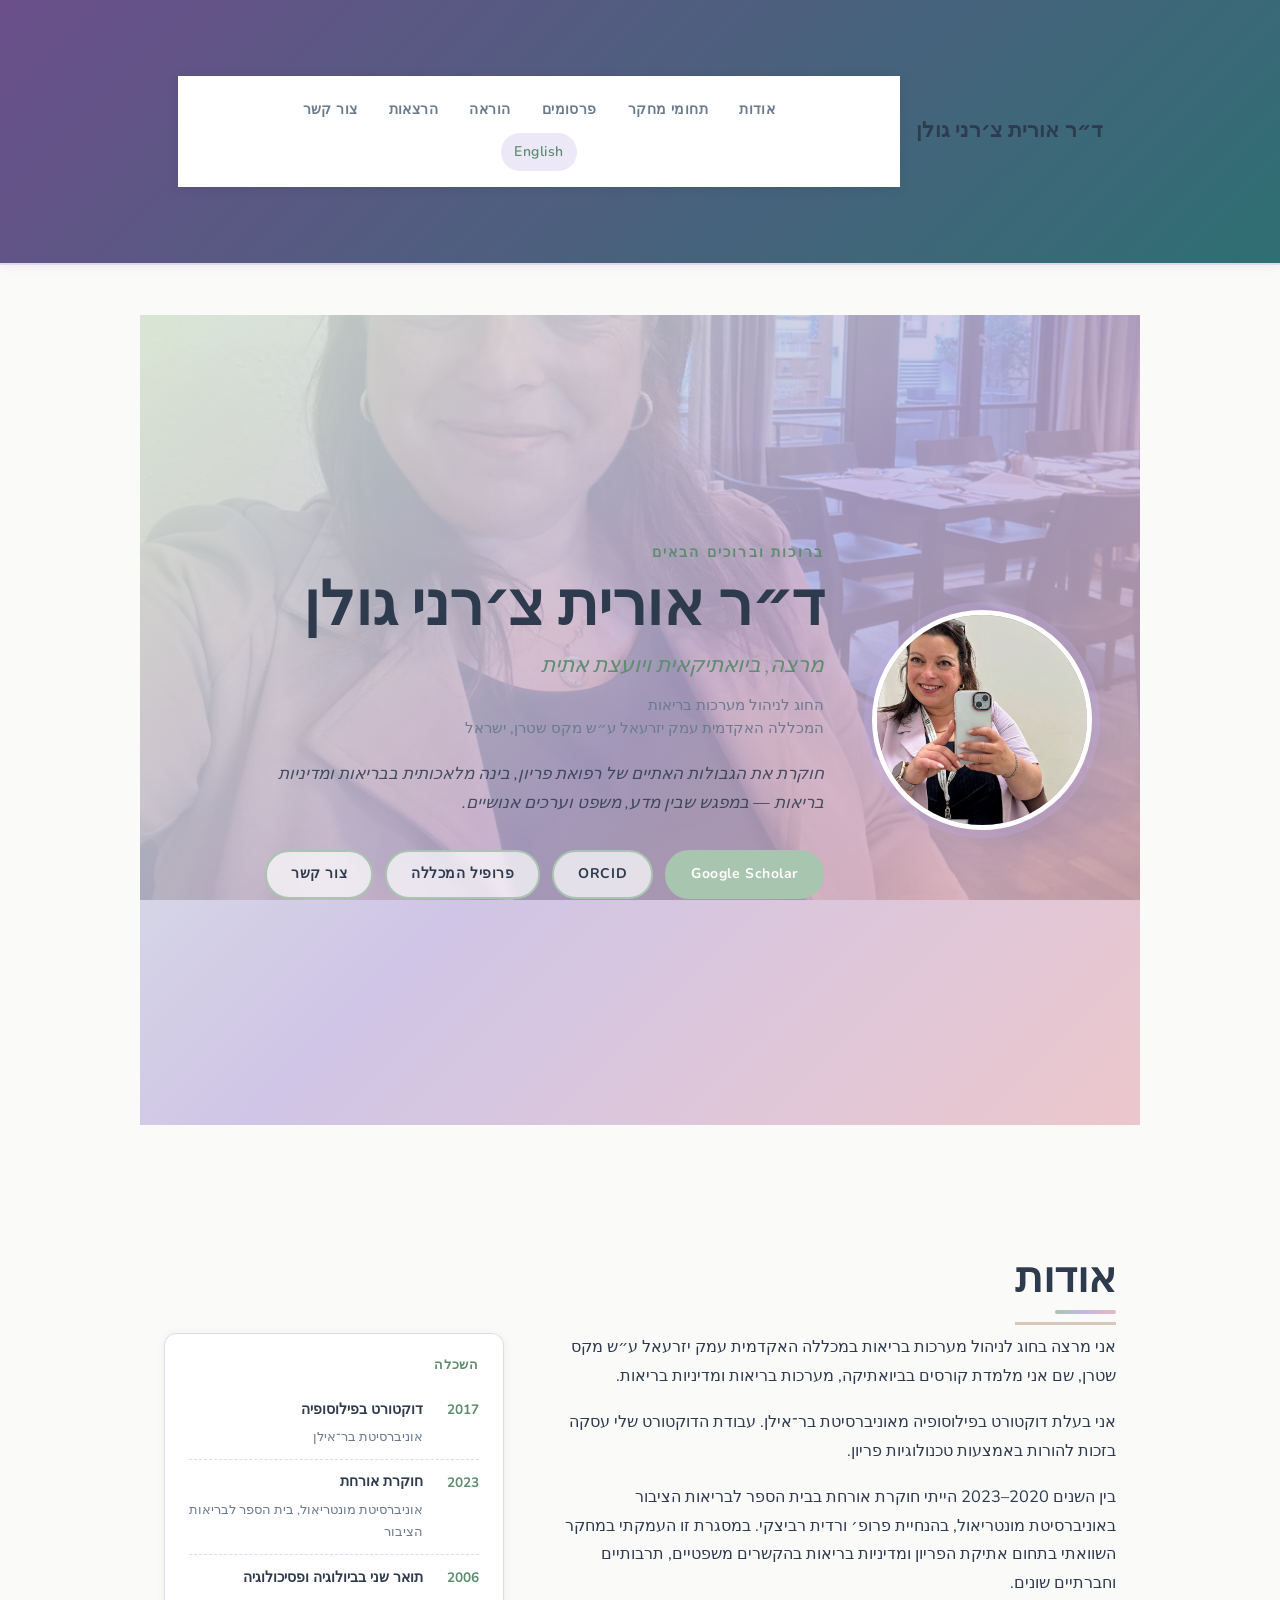
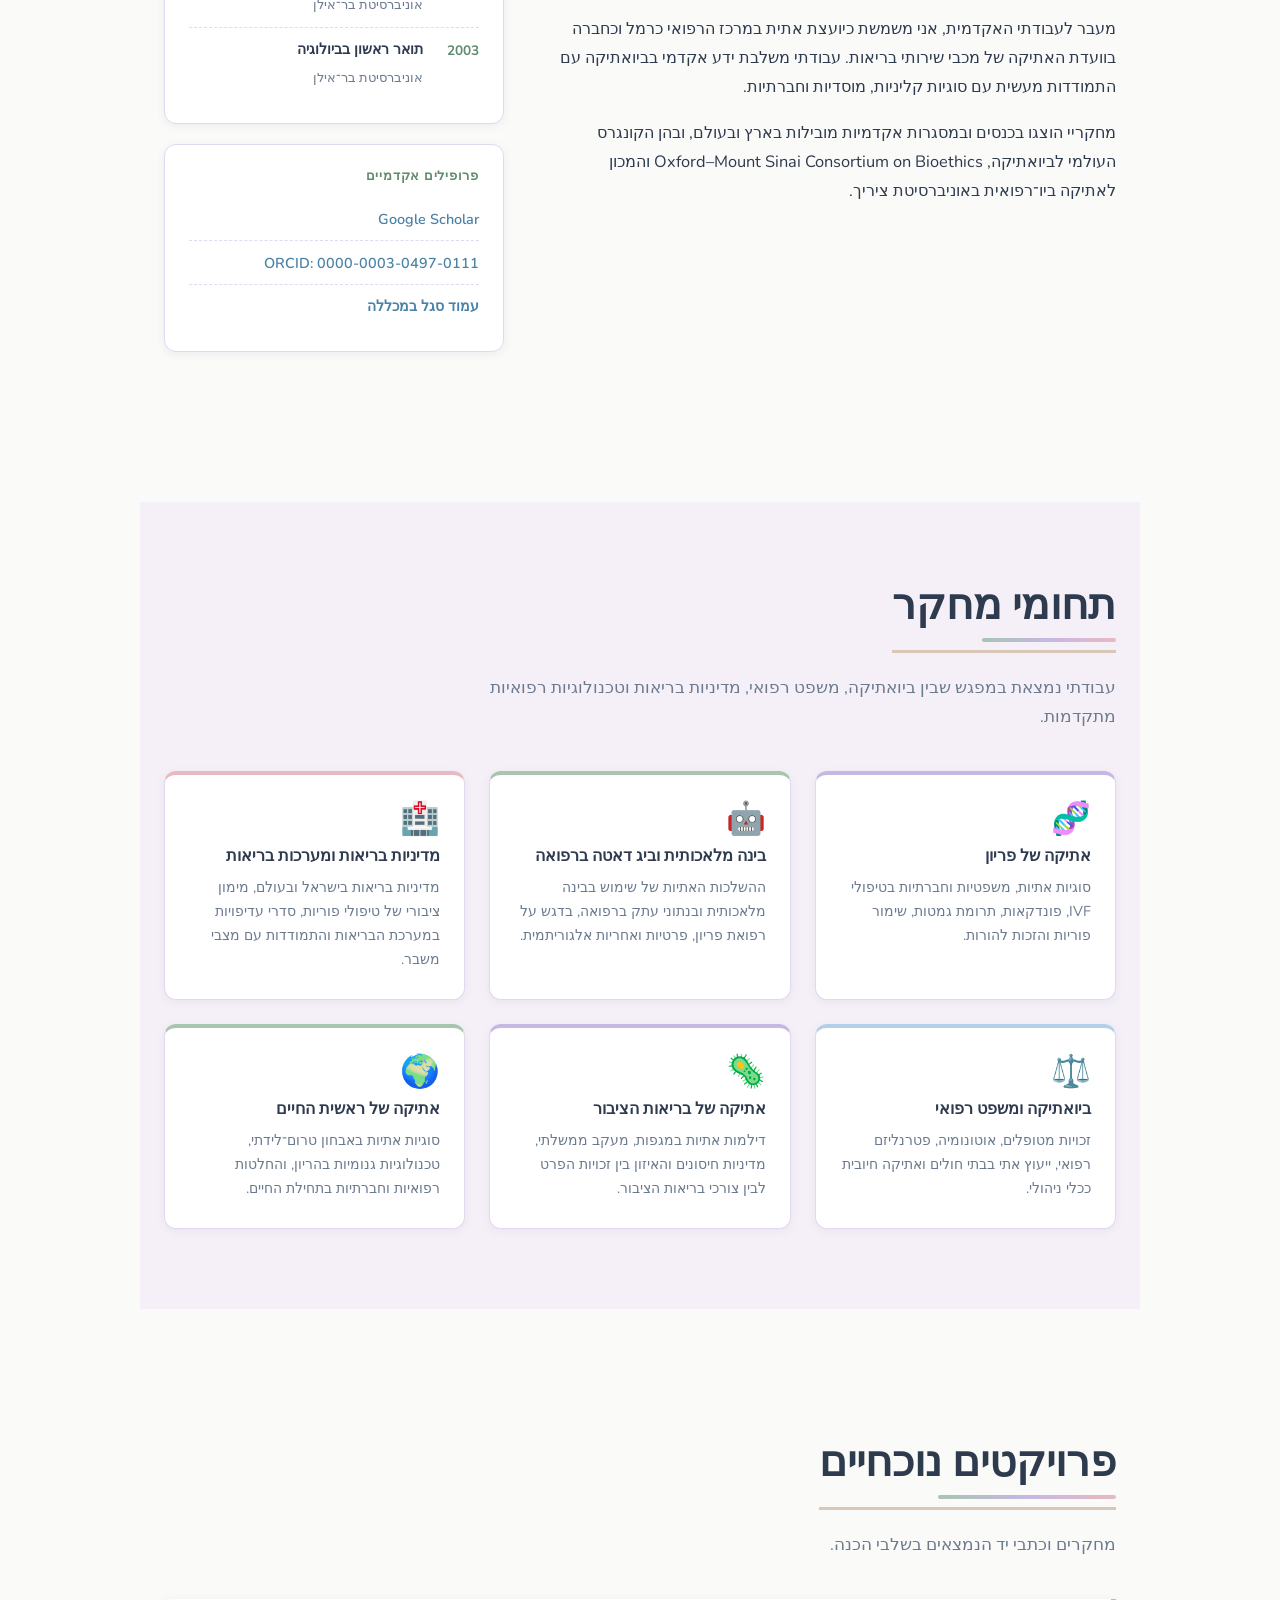
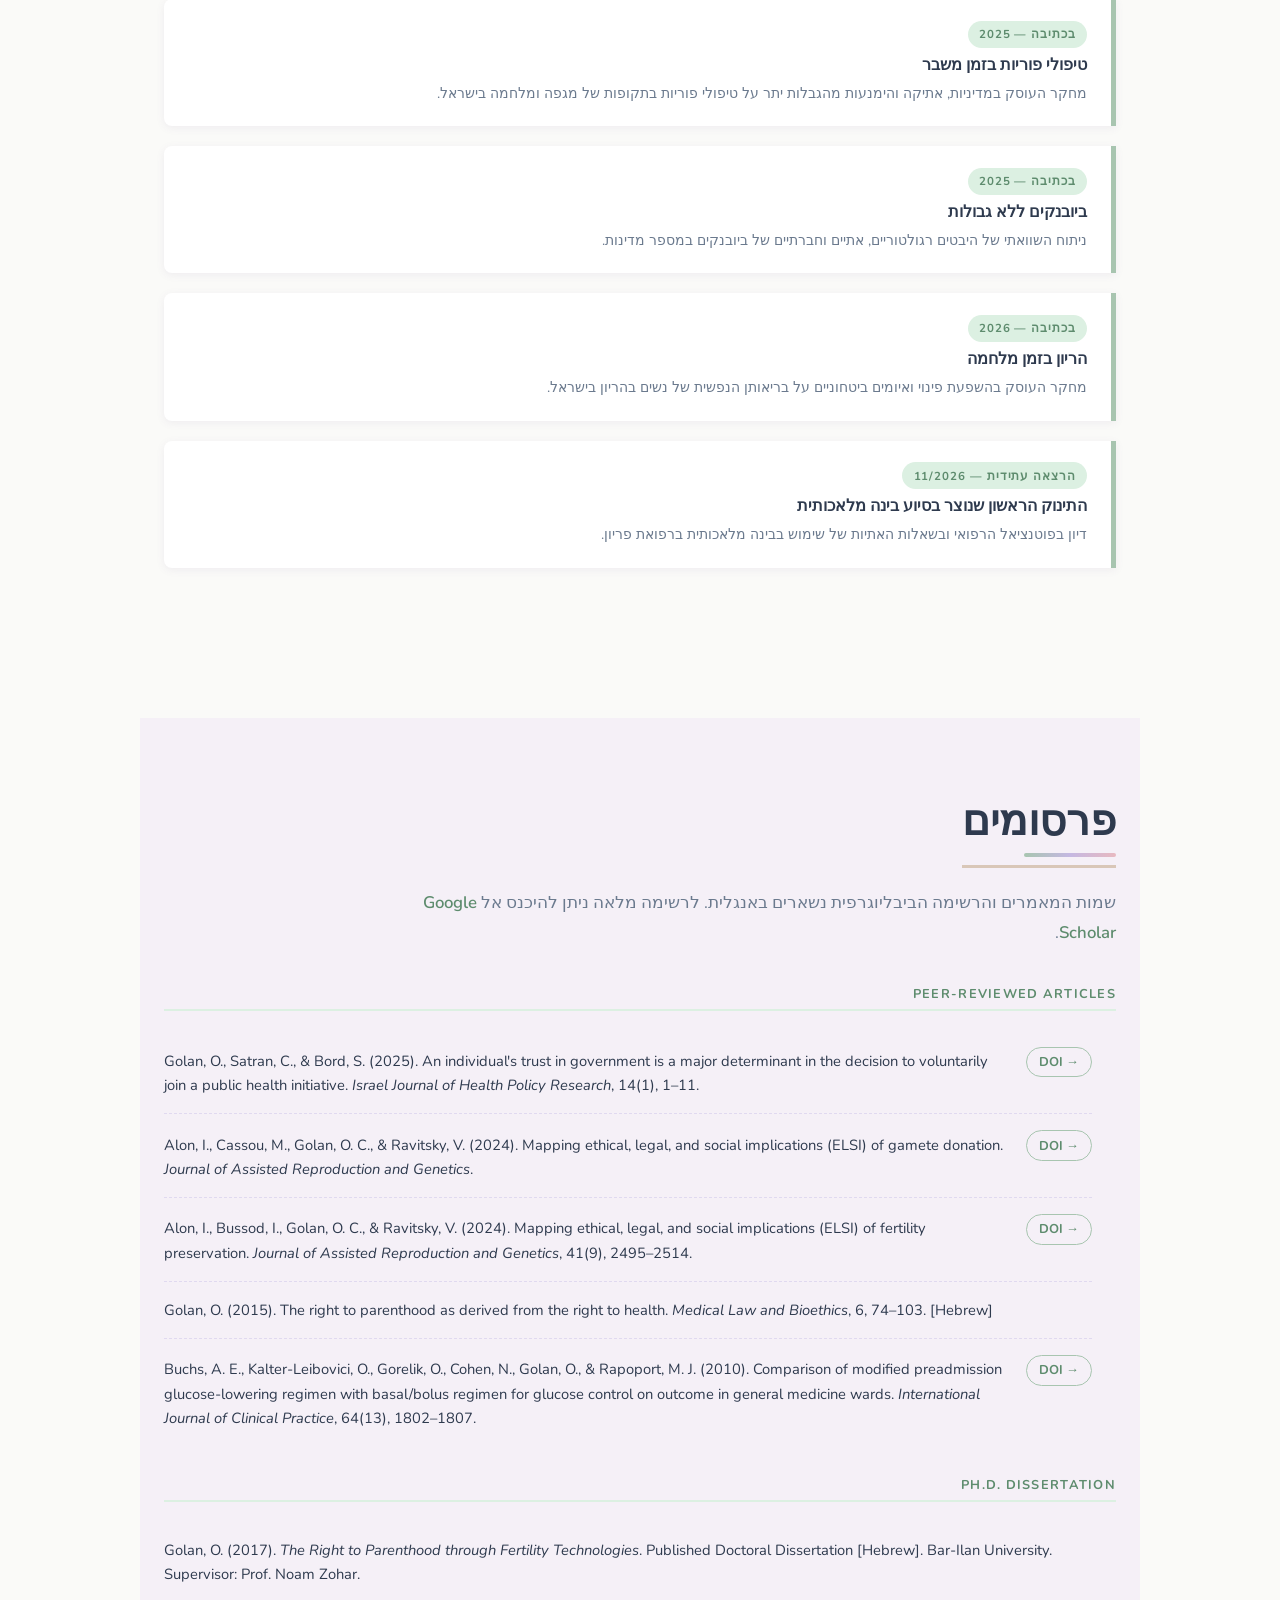
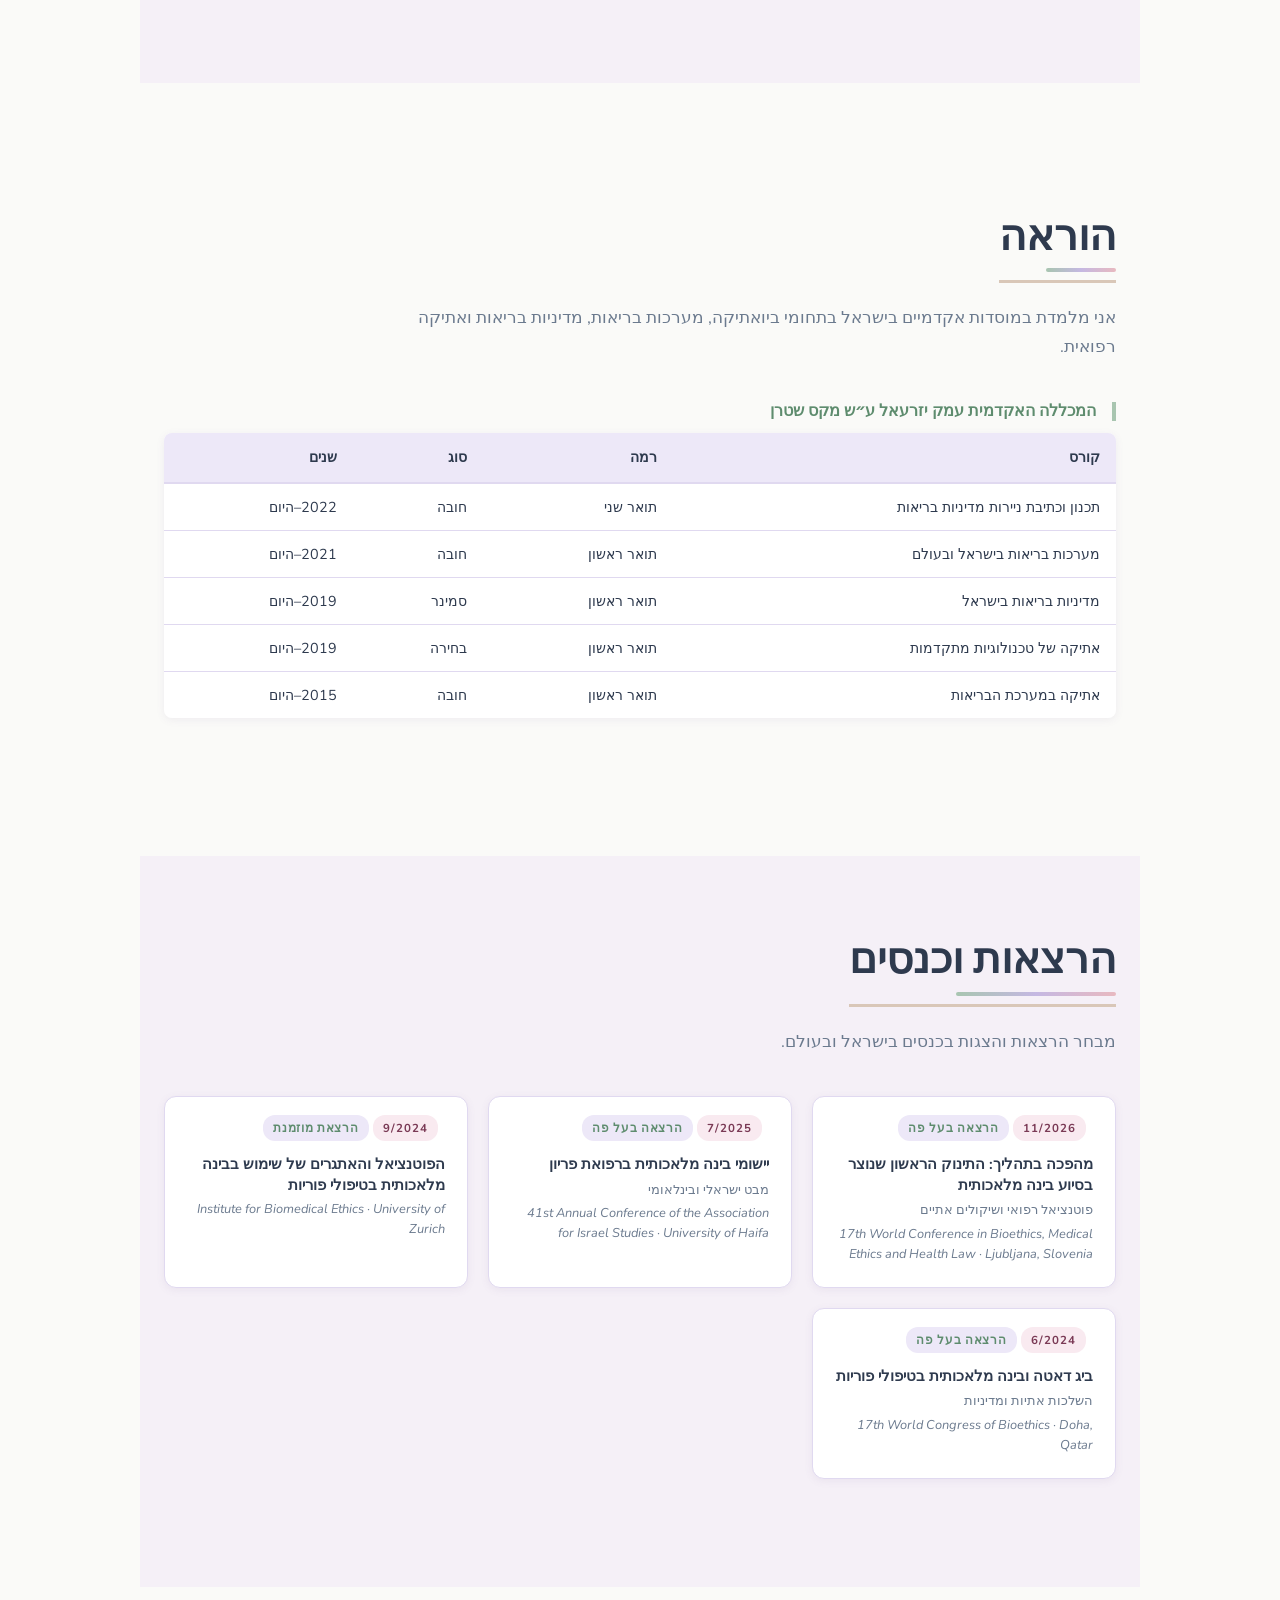
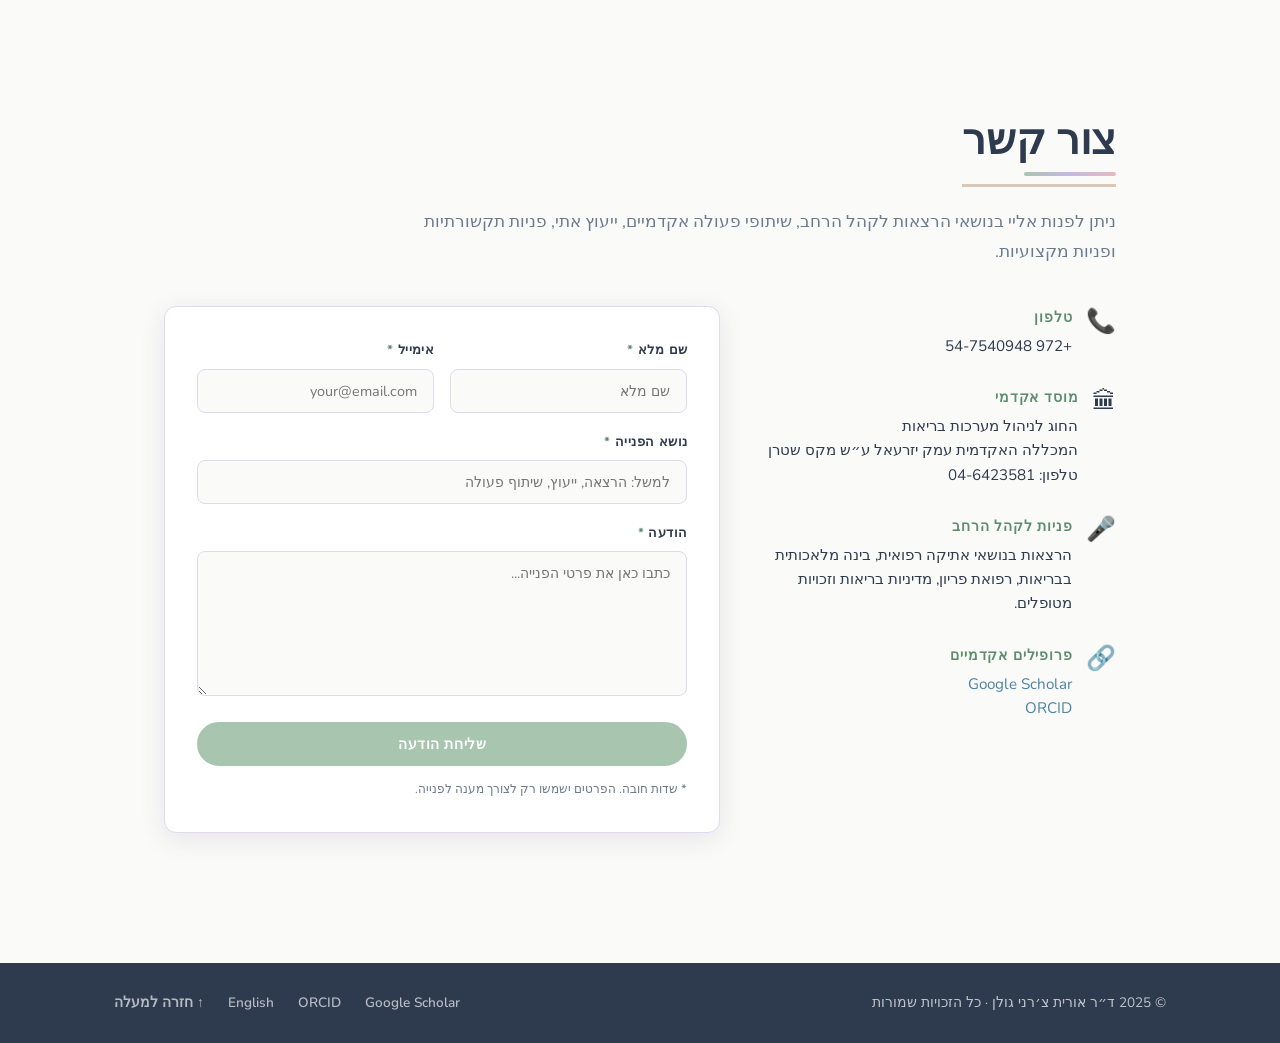
==== he.html @ b4f99225 "Rename he.html.html to he.html" ====
<!DOCTYPE html>
<html lang="he" dir="rtl">
<head>
  <meta charset="UTF-8" />
  <meta name="viewport" content="width=device-width, initial-scale=1.0" />

  <title>ד״ר אורית צ׳רני גולן | ביואתיקאית, מרצה ויועצת אתית</title>

  <meta name="description"
    content="ד״ר אורית צ׳רני גולן – מרצה, חוקרת, ביואתיקאית ויועצת אתית בתחומי אתיקה רפואית, רפואת פריון, בינה מלאכותית בבריאות ומדיניות בריאות." />

  <link rel="preconnect" href="https://fonts.googleapis.com" />
  <link rel="preconnect" href="https://fonts.gstatic.com" crossorigin />
  <link href="https://fonts.googleapis.com/css2?family=Cormorant+Garamond:ital,wght@0,400;0,600;0,700;1,400&family=Nunito:wght@300;400;500;600&display=swap" rel="stylesheet" />

  <link rel="stylesheet" href="style.css" />

  <style>
    body {
      direction: rtl;
      text-align: right;
    }

    .hero {
      background-image: url('hero-bg.jpg');
    }

    .header-inner,
    .main-nav ul,
    .hero-links,
    .footer-inner,
    .footer-links {
      direction: rtl;
    }

    .language-link {
      background-color: var(--clr-lavender-lt);
      color: var(--clr-sage-dark) !important;
      font-weight: 700;
    }

    .section-title,
    .section-lead,
    .about-text p,
    .project-item p,
    .interest-card p,
    .talk-item p,
    .contact-block p,
    .form-group label,
    .form-note {
      text-align: right;
    }

    .section-title::after {
      margin-right: 0;
      margin-left: auto;
    }

    .project-item {
      border-left: none;
      border-right: 5px solid var(--clr-sage);
      border-radius: var(--radius-sm) 0 0 var(--radius-sm);
    }

    .teaching-inst {
      padding-left: 0;
      padding-right: 1rem;
      border-left: none;
      border-right: 4px solid var(--clr-sage);
    }

    .teaching-table thead th,
    .teaching-table tbody td {
      text-align: right;
    }

    .pub-list {
      padding-left: 0;
      padding-right: 1.5rem;
      direction: ltr;
      text-align: left;
    }

    .pub-category {
      text-align: right;
    }

    .contact-block {
      direction: rtl;
      text-align: right;
    }

    @media (max-width: 640px) {
      .hero-content {
        text-align: center;
      }

      .section-title,
      .section-lead {
        text-align: right;
      }
    }
  </style>
</head>

<body>

  <header class="site-header" id="top">
    <div class="container header-inner">

      <a href="#top" class="header-name">ד״ר אורית צ׳רני גולן</a>

      <nav class="main-nav" aria-label="ניווט ראשי">
        <ul>
          <li><a href="#about">אודות</a></li>
          <li><a href="#research">תחומי מחקר</a></li>
          <li><a href="#publications">פרסומים</a></li>
          <li><a href="#teaching">הוראה</a></li>
          <li><a href="#talks">הרצאות</a></li>
          <li><a href="#contact">צור קשר</a></li>
          <li><a href="index.html" class="language-link">English</a></li>
        </ul>
      </nav>

    </div>
  </header>

  <section class="hero" id="hero">
    <div class="hero-overlay"></div>

    <div class="container hero-content">

      <div class="hero-photo-wrap">
        <img
          src="profile.jpg"
          alt="דיוקן של ד״ר אורית צ׳רני גולן"
          class="hero-photo"
        />
      </div>

      <div class="hero-text">
        <p class="hero-greeting">ברוכות וברוכים הבאים</p>

        <h1 class="hero-name">ד״ר אורית צ׳רני גולן</h1>

        <p class="hero-title">
          מרצה, ביואתיקאית ויועצת אתית
        </p>

        <p class="hero-affil">
          החוג לניהול מערכות בריאות<br />
          המכללה האקדמית עמק יזרעאל ע״ש מקס שטרן, ישראל
        </p>

        <p class="hero-tagline">
          חוקרת את הגבולות האתיים של רפואת פריון, בינה מלאכותית בבריאות
          ומדיניות בריאות — במפגש שבין מדע, משפט וערכים אנושיים.
        </p>

        <div class="hero-links">
          <a href="https://scholar.google.com/citations?user=xFIUFrQAAAAJ&hl=en"
             target="_blank" rel="noopener noreferrer"
             class="btn btn-primary">Google Scholar</a>

          <a href="https://orcid.org/0000-0003-0497-0111"
             target="_blank" rel="noopener noreferrer"
             class="btn btn-outline">ORCID</a>

          <a href="https://yedion.yvc.ac.il/yedion/fireflyweb.aspx?prgname=Show_Teacher_Card&arguments=-N2579,-AE,-N9998"
             target="_blank" rel="noopener noreferrer"
             class="btn btn-outline">פרופיל המכללה</a>

          <a href="#contact" class="btn btn-outline">צור קשר</a>
        </div>
      </div>

    </div>
  </section>

  <section class="section" id="about">
    <div class="container">
      <h2 class="section-title">אודות</h2>

      <div class="about-grid">

        <div class="about-text">
          <p>
            אני מרצה בחוג לניהול מערכות בריאות במכללה האקדמית עמק יזרעאל ע״ש מקס שטרן,
            שם אני מלמדת קורסים בביואתיקה, מערכות בריאות ומדיניות בריאות.
          </p>

          <p>
            אני בעלת דוקטורט בפילוסופיה מאוניברסיטת בר־אילן. עבודת הדוקטורט שלי עסקה
            בזכות להורות באמצעות טכנולוגיות פריון.
          </p>

          <p>
            בין השנים 2020–2023 הייתי חוקרת אורחת בבית הספר לבריאות הציבור
            באוניברסיטת מונטריאול, בהנחיית פרופ׳ ורדית רביצקי. במסגרת זו העמקתי
            במחקר השוואתי בתחום אתיקת הפריון ומדיניות בריאות בהקשרים משפטיים,
            תרבותיים וחברתיים שונים.
          </p>

          <p>
            מעבר לעבודתי האקדמית, אני משמשת כיועצת אתית במרכז הרפואי כרמל
            וכחברה בוועדת האתיקה של מכבי שירותי בריאות. עבודתי משלבת ידע אקדמי
            בביואתיקה עם התמודדות מעשית עם סוגיות קליניות, מוסדיות וחברתיות.
          </p>

          <p>
            מחקריי הוצגו בכנסים ובמסגרות אקדמיות מובילות בארץ ובעולם, ובהן
            הקונגרס העולמי לביואתיקה, Oxford–Mount Sinai Consortium on Bioethics
            והמכון לאתיקה ביו־רפואית באוניברסיטת ציריך.
          </p>
        </div>

        <div class="about-sidebar">

          <div class="card">
            <h3 class="card-title">השכלה</h3>

            <ul class="edu-list">
              <li>
                <span class="edu-year">2017</span>
                <span class="edu-deg">דוקטורט בפילוסופיה</span>
                <span class="edu-inst">אוניברסיטת בר־אילן</span>
              </li>

              <li>
                <span class="edu-year">2023</span>
                <span class="edu-deg">חוקרת אורחת</span>
                <span class="edu-inst">אוניברסיטת מונטריאול, בית הספר לבריאות הציבור</span>
              </li>

              <li>
                <span class="edu-year">2006</span>
                <span class="edu-deg">תואר שני בביולוגיה ופסיכולוגיה</span>
                <span class="edu-inst">אוניברסיטת בר־אילן</span>
              </li>

              <li>
                <span class="edu-year">2003</span>
                <span class="edu-deg">תואר ראשון בביולוגיה</span>
                <span class="edu-inst">אוניברסיטת בר־אילן</span>
              </li>
            </ul>
          </div>

          <div class="card">
            <h3 class="card-title">פרופילים אקדמיים</h3>

            <ul class="profile-links">
              <li>
                <a href="https://scholar.google.com/citations?user=xFIUFrQAAAAJ&hl=en"
                   target="_blank" rel="noopener noreferrer">Google Scholar</a>
              </li>

              <li>
                <a href="https://orcid.org/0000-0003-0497-0111"
                   target="_blank" rel="noopener noreferrer">ORCID: 0000-0003-0497-0111</a>
              </li>

              <li>
                <a href="https://yedion.yvc.ac.il/yedion/fireflyweb.aspx?prgname=Show_Teacher_Card&arguments=-N2579,-AE,-N9998"
                   target="_blank" rel="noopener noreferrer">עמוד סגל במכללה</a>
              </li>
            </ul>
          </div>

        </div>

      </div>
    </div>
  </section>

  <section class="section section-alt" id="research">
    <div class="container">
      <h2 class="section-title">תחומי מחקר</h2>

      <p class="section-lead">
        עבודתי נמצאת במפגש שבין ביואתיקה, משפט רפואי, מדיניות בריאות וטכנולוגיות רפואיות מתקדמות.
      </p>

      <div class="interests-grid">

        <div class="interest-card">
          <div class="interest-icon">🧬</div>
          <h3>אתיקה של פריון</h3>
          <p>
            סוגיות אתיות, משפטיות וחברתיות בטיפולי IVF, פונדקאות, תרומת גמטות,
            שימור פוריות והזכות להורות.
          </p>
        </div>

        <div class="interest-card">
          <div class="interest-icon">🤖</div>
          <h3>בינה מלאכותית וביג דאטה ברפואה</h3>
          <p>
            ההשלכות האתיות של שימוש בבינה מלאכותית ובנתוני עתק ברפואה,
            בדגש על רפואת פריון, פרטיות ואחריות אלגוריתמית.
          </p>
        </div>

        <div class="interest-card">
          <div class="interest-icon">🏥</div>
          <h3>מדיניות בריאות ומערכות בריאות</h3>
          <p>
            מדיניות בריאות בישראל ובעולם, מימון ציבורי של טיפולי פוריות,
            סדרי עדיפויות במערכת הבריאות והתמודדות עם מצבי משבר.
          </p>
        </div>

        <div class="interest-card">
          <div class="interest-icon">⚖️</div>
          <h3>ביואתיקה ומשפט רפואי</h3>
          <p>
            זכויות מטופלים, אוטונומיה, פטרנליזם רפואי, ייעוץ אתי בבתי חולים
            ואתיקה חיובית ככלי ניהולי.
          </p>
        </div>

        <div class="interest-card">
          <div class="interest-icon">🦠</div>
          <h3>אתיקה של בריאות הציבור</h3>
          <p>
            דילמות אתיות במגפות, מעקב ממשלתי, מדיניות חיסונים והאיזון בין זכויות הפרט
            לבין צורכי בריאות הציבור.
          </p>
        </div>

        <div class="interest-card">
          <div class="interest-icon">🌍</div>
          <h3>אתיקה של ראשית החיים</h3>
          <p>
            סוגיות אתיות באבחון טרום־לידתי, טכנולוגיות גנומיות בהריון,
            והחלטות רפואיות וחברתיות בתחילת החיים.
          </p>
        </div>

      </div>
    </div>
  </section>

  <section class="section" id="projects">
    <div class="container">
      <h2 class="section-title">פרויקטים נוכחיים</h2>

      <p class="section-lead">
        מחקרים וכתבי יד הנמצאים בשלבי הכנה.
      </p>

      <div class="project-item">
        <span class="project-tag">בכתיבה — 2025</span>
        <h3>טיפולי פוריות בזמן משבר</h3>
        <p>
          מחקר העוסק במדיניות, אתיקה והימנעות מהגבלות יתר על טיפולי פוריות
          בתקופות של מגפה ומלחמה בישראל.
        </p>
      </div>

      <div class="project-item">
        <span class="project-tag">בכתיבה — 2025</span>
        <h3>ביובנקים ללא גבולות</h3>
        <p>
          ניתוח השוואתי של היבטים רגולטוריים, אתיים וחברתיים של ביובנקים
          במספר מדינות.
        </p>
      </div>

      <div class="project-item">
        <span class="project-tag">בכתיבה — 2026</span>
        <h3>הריון בזמן מלחמה</h3>
        <p>
          מחקר העוסק בהשפעת פינוי ואיומים ביטחוניים על בריאותן הנפשית של נשים בהריון בישראל.
        </p>
      </div>

      <div class="project-item">
        <span class="project-tag">הרצאה עתידית — 11/2026</span>
        <h3>התינוק הראשון שנוצר בסיוע בינה מלאכותית</h3>
        <p>
          דיון בפוטנציאל הרפואי ובשאלות האתיות של שימוש בבינה מלאכותית ברפואת פריון.
        </p>
      </div>

    </div>
  </section>

  <section class="section section-alt" id="publications">
    <div class="container">
      <h2 class="section-title">פרסומים</h2>

      <p class="section-lead">
        שמות המאמרים והרשימה הביבליוגרפית נשארים באנגלית. לרשימה מלאה ניתן להיכנס אל
        <a href="https://scholar.google.com/citations?user=xFIUFrQAAAAJ&hl=en"
           target="_blank" rel="noopener noreferrer">Google Scholar</a>.
      </p>

      <h3 class="pub-category">Peer-Reviewed Articles</h3>

      <ol class="pub-list">

        <li class="pub-item">
          <p class="pub-ref">
            Golan, O., Satran, C., & Bord, S. (2025). An individual's trust in government
            is a major determinant in the decision to voluntarily join a public health initiative.
            <em>Israel Journal of Health Policy Research</em>, 14(1), 1–11.
          </p>
          <a href="https://doi.org/10.1186/s13584-025-00671-x"
             target="_blank" rel="noopener noreferrer" class="pub-doi">DOI →</a>
        </li>

        <li class="pub-item">
          <p class="pub-ref">
            Alon, I., Cassou, M., Golan, O. C., & Ravitsky, V. (2024). Mapping ethical,
            legal, and social implications (ELSI) of gamete donation.
            <em>Journal of Assisted Reproduction and Genetics</em>.
          </p>
          <a href="https://doi.org/10.1007/s10815-024-03229-z"
             target="_blank" rel="noopener noreferrer" class="pub-doi">DOI →</a>
        </li>

        <li class="pub-item">
          <p class="pub-ref">
            Alon, I., Bussod, I., Golan, O. C., & Ravitsky, V. (2024). Mapping ethical,
            legal, and social implications (ELSI) of fertility preservation.
            <em>Journal of Assisted Reproduction and Genetics</em>, 41(9), 2495–2514.
          </p>
          <a href="https://doi.org/10.1007/s10815-024-03210-w"
             target="_blank" rel="noopener noreferrer" class="pub-doi">DOI →</a>
        </li>

        <li class="pub-item">
          <p class="pub-ref">
            Golan, O. (2015). The right to parenthood as derived from the right to health.
            <em>Medical Law and Bioethics</em>, 6, 74–103. [Hebrew]
          </p>
        </li>

        <li class="pub-item">
          <p class="pub-ref">
            Buchs, A. E., Kalter-Leibovici, O., Gorelik, O., Cohen, N., Golan, O.,
            & Rapoport, M. J. (2010). Comparison of modified preadmission glucose-lowering
            regimen with basal/bolus regimen for glucose control on outcome in general medicine wards.
            <em>International Journal of Clinical Practice</em>, 64(13), 1802–1807.
          </p>
          <a href="https://doi.org/10.1111/j.1742-1241.2010.02384.x"
             target="_blank" rel="noopener noreferrer" class="pub-doi">DOI →</a>
        </li>

      </ol>

      <h3 class="pub-category">Ph.D. Dissertation</h3>

      <ol class="pub-list">
        <li class="pub-item">
          <p class="pub-ref">
            Golan, O. (2017). <em>The Right to Parenthood through Fertility Technologies</em>.
            Published Doctoral Dissertation [Hebrew]. Bar-Ilan University.
            Supervisor: Prof. Noam Zohar.
          </p>
        </li>
      </ol>

    </div>
  </section>

  <section class="section" id="teaching">
    <div class="container">
      <h2 class="section-title">הוראה</h2>

      <p class="section-lead">
        אני מלמדת במוסדות אקדמיים בישראל בתחומי ביואתיקה, מערכות בריאות,
        מדיניות בריאות ואתיקה רפואית.
      </p>

      <h3 class="teaching-inst">המכללה האקדמית עמק יזרעאל ע״ש מקס שטרן</h3>

      <div class="table-wrap">
        <table class="teaching-table">
          <thead>
            <tr>
              <th>קורס</th>
              <th>רמה</th>
              <th>סוג</th>
              <th>שנים</th>
            </tr>
          </thead>

          <tbody>
            <tr>
              <td>תכנון וכתיבת ניירות מדיניות בריאות</td>
              <td>תואר שני</td>
              <td>חובה</td>
              <td>2022–היום</td>
            </tr>

            <tr>
              <td>מערכות בריאות בישראל ובעולם</td>
              <td>תואר ראשון</td>
              <td>חובה</td>
              <td>2021–היום</td>
            </tr>

            <tr>
              <td>מדיניות בריאות בישראל</td>
              <td>תואר ראשון</td>
              <td>סמינר</td>
              <td>2019–היום</td>
            </tr>

            <tr>
              <td>אתיקה של טכנולוגיות מתקדמות</td>
              <td>תואר ראשון</td>
              <td>בחירה</td>
              <td>2019–היום</td>
            </tr>

            <tr>
              <td>אתיקה במערכת הבריאות</td>
              <td>תואר ראשון</td>
              <td>חובה</td>
              <td>2015–היום</td>
            </tr>
          </tbody>
        </table>
      </div>

    </div>
  </section>

  <section class="section section-alt" id="talks">
    <div class="container">
      <h2 class="section-title">הרצאות וכנסים</h2>

      <p class="section-lead">
        מבחר הרצאות והצגות בכנסים בישראל ובעולם.
      </p>

      <div class="talks-grid">

        <div class="talk-item">
          <span class="talk-date">11/2026</span>
          <span class="talk-role">הרצאה בעל פה</span>
          <h3>מהפכה בתהליך: התינוק הראשון שנוצר בסיוע בינה מלאכותית</h3>
          <p>פוטנציאל רפואי ושיקולים אתיים</p>
          <p class="talk-venue">17th World Conference in Bioethics, Medical Ethics and Health Law · Ljubljana, Slovenia</p>
        </div>

        <div class="talk-item">
          <span class="talk-date">7/2025</span>
          <span class="talk-role">הרצאה בעל פה</span>
          <h3>יישומי בינה מלאכותית ברפואת פריון</h3>
          <p>מבט ישראלי ובינלאומי</p>
          <p class="talk-venue">41st Annual Conference of the Association for Israel Studies · University of Haifa</p>
        </div>

        <div class="talk-item">
          <span class="talk-date">9/2024</span>
          <span class="talk-role">הרצאת מוזמנת</span>
          <h3>הפוטנציאל והאתגרים של שימוש בבינה מלאכותית בטיפולי פוריות</h3>
          <p class="talk-venue">Institute for Biomedical Ethics · University of Zurich</p>
        </div>

        <div class="talk-item">
          <span class="talk-date">6/2024</span>
          <span class="talk-role">הרצאה בעל פה</span>
          <h3>ביג דאטה ובינה מלאכותית בטיפולי פוריות</h3>
          <p>השלכות אתיות ומדיניות</p>
          <p class="talk-venue">17th World Congress of Bioethics · Doha, Qatar</p>
        </div>

      </div>
    </div>
  </section>

  <section class="section" id="contact">
    <div class="container">
      <h2 class="section-title">צור קשר</h2>

      <p class="section-lead">
        ניתן לפנות אליי בנושאי הרצאות לקהל הרחב, שיתופי פעולה אקדמיים,
        ייעוץ אתי, פניות תקשורתיות ופניות מקצועיות.
      </p>

      <div class="contact-grid">

        <div class="contact-info">

          <div class="contact-block">
            <span class="contact-icon">📞</span>
            <div>
              <strong>טלפון</strong>
              <p>+972 54-7540948</p>
            </div>
          </div>

          <div class="contact-block">
            <span class="contact-icon">🏛</span>
            <div>
              <strong>מוסד אקדמי</strong>
              <p>
                החוג לניהול מערכות בריאות<br />
                המכללה האקדמית עמק יזרעאל ע״ש מקס שטרן<br />
                טלפון: 04-6423581
              </p>
            </div>
          </div>

          <div class="contact-block">
            <span class="contact-icon">🎤</span>
            <div>
              <strong>פניות לקהל הרחב</strong>
              <p>
                הרצאות בנושאי אתיקה רפואית, בינה מלאכותית בבריאות,
                רפואת פריון, מדיניות בריאות וזכויות מטופלים.
              </p>
            </div>
          </div>

          <div class="contact-block">
            <span class="contact-icon">🔗</span>
            <div>
              <strong>פרופילים אקדמיים</strong>
              <p>
                <a href="https://scholar.google.com/citations?user=xFIUFrQAAAAJ&hl=en"
                   target="_blank" rel="noopener noreferrer">Google Scholar</a><br />
                <a href="https://orcid.org/0000-0003-0497-0111"
                   target="_blank" rel="noopener noreferrer">ORCID</a>
              </p>
            </div>
          </div>

        </div>

        <div class="contact-form-wrap">
          <form
            class="contact-form"
            action="https://formspree.io/f/YOUR_FORM_ID_HERE"
            method="POST"
          >
            <input type="text" name="_gotcha" style="display:none" />

            <div class="form-row">
              <div class="form-group">
                <label for="name">שם מלא <span class="req">*</span></label>
                <input type="text" id="name" name="name" placeholder="שם מלא" required />
              </div>

              <div class="form-group">
                <label for="email">אימייל <span class="req">*</span></label>
                <input type="email" id="email" name="email" placeholder="your@email.com" required />
              </div>
            </div>

            <div class="form-group">
              <label for="subject">נושא הפנייה <span class="req">*</span></label>
              <input type="text" id="subject" name="subject" placeholder="למשל: הרצאה, ייעוץ, שיתוף פעולה" required />
            </div>

            <div class="form-group">
              <label for="message">הודעה <span class="req">*</span></label>
              <textarea id="message" name="message" rows="6"
                        placeholder="כתבו כאן את פרטי הפנייה..." required></textarea>
            </div>

            <button type="submit" class="btn btn-primary btn-full">שליחת הודעה</button>

            <p class="form-note">
              * שדות חובה. הפרטים ישמשו רק לצורך מענה לפנייה.
            </p>
          </form>
        </div>

      </div>
    </div>
  </section>

  <footer class="site-footer">
    <div class="container footer-inner">

      <p class="footer-copy">
        &copy; <span id="year">2025</span> ד״ר אורית צ׳רני גולן · כל הזכויות שמורות
      </p>

      <div class="footer-links">
        <a href="https://scholar.google.com/citations?user=xFIUFrQAAAAJ&hl=en"
           target="_blank" rel="noopener noreferrer">Google Scholar</a>
        <a href="https://orcid.org/0000-0003-0497-0111"
           target="_blank" rel="noopener noreferrer">ORCID</a>
        <a href="index.html">English</a>
        <a href="#top">↑ חזרה למעלה</a>
      </div>

    </div>
  </footer>

</body>
</html>
---- style.css ----
/* ================================================================
   style.css — Orit Cherny Golan Academic Website
   Pastel Academic Design · Pure CSS · GitHub Pages Ready
   ================================================================ */
body {
  margin: 0;
  font-family: Arial, Helvetica, sans-serif;
  background: #f7f3ee;
  color: #1f2933;
  line-height: 1.6;
}

header {
  background: linear-gradient(135deg, #6b4f8a, #2f6f73);
  color: white;
  padding: 60px 12%;
  text-align: center;
}

header h1 {
  font-size: 48px;
  margin: 10px 0;
}

header p {
  font-size: 20px;
  margin: 8px 0;
}

nav {
  background: white;
  padding: 16px 12%;
  box-shadow: 0 2px 12px rgba(0,0,0,0.08);
  position: sticky;
  top: 0;
}

nav ul {
  list-style: none;
  display: flex;
  gap: 24px;
  margin: 0;
  padding: 0;
  justify-content: center;
}

nav a {
  text-decoration: none;
  color: #2f6f73;
  font-weight: bold;
}

nav a:hover {
  color: #6b4f8a;
}

section {
  max-width: 1000px;
  margin: 50px auto;
  padding: 0 24px;
}

h2 {
  color: #6b4f8a;
  font-size: 32px;
  border-bottom: 3px solid #d9c7b8;
  padding-bottom: 8px;
}

.card {
  background: white;
  padding: 28px;
  border-radius: 18px;
  box-shadow: 0 8px 24px rgba(0,0,0,0.08);
  margin-bottom: 24px;
}

a {
  color: #2f6f73;
}

.profile-image {
  width: 180px;
  height: 180px;
  object-fit: cover;
  border-radius: 50%;
  border: 5px solid white;
  margin-bottom: 20px;
}

/* ── CSS Custom Properties (Design Tokens) ─────────────────────── */
/* ╔══════════════════════════════════════════════════════════════╗ */
/* ║  EDIT: Change colours here to restyle the entire website.   ║ */
/* ╚══════════════════════════════════════════════════════════════╝ */
:root {
  /* Pastel palette */
  --clr-sage:        #A8C5B0;   /* sage green — primary accent         */
  --clr-sage-light:  #DCF0E2;   /* very light sage — backgrounds       */
  --clr-sage-dark:   #5E8C6E;   /* dark sage — hover / active          */

  --clr-rose:        #E8B9C0;   /* dusty rose — secondary accent       */
  --clr-rose-light:  #F9EAF0;   /* very light rose — alt sections      */

  --clr-lavender:    #C5B8E2;   /* lavender — tertiary accent          */
  --clr-lavender-lt: #EDE8F8;   /* light lavender — cards, highlight   */

  --clr-sky:         #B3D0E8;   /* sky blue — links                    */
  --clr-sky-dark:    #4A82A6;   /* deep sky — link hover               */

  --clr-bg:          #FAFAF8;   /* main background (warm white)        */
  --clr-alt:         #F5F0F7;   /* alternate section background        */

  --clr-text:        #2E3A4E;   /* primary text (dark slate)           */
  --clr-text-muted:  #6B7A8E;   /* muted / secondary text              */
  --clr-border:      #E0D9F0;   /* subtle borders                      */

  --clr-white:       #FFFFFF;
  --clr-header-bg:   #F0EBF7;   /* header background                   */

  /* Typography */
  --font-serif:  'Cormorant Garamond', Georgia, serif;
  --font-sans:   'Nunito', 'Segoe UI', sans-serif;

  /* Spacing */
  --section-gap:    5rem;
  --container-max:  1100px;
  --radius:         12px;
  --radius-sm:      8px;

  /* Shadows */
  --shadow-sm:  0 2px 8px rgba(100, 80, 140, 0.08);
  --shadow-md:  0 6px 24px rgba(100, 80, 140, 0.12);
  --shadow-lg:  0 12px 40px rgba(100, 80, 140, 0.15);
}


/* ── Reset & Base ───────────────────────────────────────────────── */
*, *::before, *::after {
  box-sizing: border-box;
  margin: 0;
  padding: 0;
}

html {
  scroll-behavior: smooth;
  font-size: 16px;
}

body {
  font-family: var(--font-sans);
  color: var(--clr-text);
  background-color: var(--clr-bg);
  line-height: 1.75;
  -webkit-font-smoothing: antialiased;
}

h1, h2, h3, h4 {
  font-family: var(--font-serif);
  font-weight: 600;
  line-height: 1.2;
  color: var(--clr-text);
}

a {
  color: var(--clr-sky-dark);
  text-decoration: none;
  transition: color 0.2s ease;
}

a:hover {
  color: var(--clr-sage-dark);
  text-decoration: underline;
}

img {
  max-width: 100%;
  height: auto;
  display: block;
}

ul, ol {
  list-style: none;
}

/* ── Layout Container ───────────────────────────────────────────── */
.container {
  width: 100%;
  max-width: var(--container-max);
  margin: 0 auto;
  padding: 0 1.5rem;
}


/* ================================================================
   HEADER
   ================================================================ */
.site-header {
  position: sticky;
  top: 0;
  z-index: 100;
  background-color: var(--clr-header-bg);
  border-bottom: 2px solid var(--clr-border);
  box-shadow: var(--shadow-sm);
}

.header-inner {
  display: flex;
  align-items: center;
  justify-content: space-between;
  padding-top: 1rem;
  padding-bottom: 1rem;
  gap: 1rem;
}

/* ╔══════════════════════════════════════════════════════════════╗ */
/* ║  EDIT: The name shown in the top-left corner of the header. ║ */
/* ╚══════════════════════════════════════════════════════════════╝ */
.header-name {
  font-family: var(--font-serif);
  font-size: 1.3rem;
  font-weight: 700;
  color: var(--clr-text);
  text-decoration: none;
  letter-spacing: 0.01em;
  white-space: nowrap;
}

.header-name:hover {
  color: var(--clr-sage-dark);
  text-decoration: none;
}

.main-nav ul {
  display: flex;
  flex-wrap: wrap;
  gap: 0.25rem;
}

.main-nav li a {
  display: block;
  padding: 0.4rem 0.85rem;
  font-size: 0.875rem;
  font-weight: 600;
  letter-spacing: 0.03em;
  color: var(--clr-text-muted);
  border-radius: 20px;
  text-decoration: none;
  transition: background-color 0.2s, color 0.2s;
}

.main-nav li a:hover {
  background-color: var(--clr-lavender-lt);
  color: var(--clr-sage-dark);
  text-decoration: none;
}


/* ================================================================
   HERO
   ================================================================ */
.hero {
  position: relative;
  min-height: 90vh;
  display: flex;
  align-items: center;

  /* ╔════════════════════════════════════════════════════════════╗ */
  /* ║  EDIT: Change the hero background image path if needed.   ║ */
  /* ╚════════════════════════════════════════════════════════════╝ */
  background-image: url('images/hero-bg.jpg');
  background-size: cover;
  background-position: center;
  background-attachment: fixed;

  overflow: hidden;
}

/* Pastel gradient overlay on top of the photo */
.hero-overlay {
  position: absolute;
  inset: 0;
  background: linear-gradient(
    135deg,
    rgba(220, 240, 226, 0.88) 0%,
    rgba(197, 184, 226, 0.80) 50%,
    rgba(232, 185, 192, 0.78) 100%
  );
}

.hero-content {
  position: relative;
  z-index: 1;
  display: flex;
  flex-wrap: wrap;
  align-items: center;
  gap: 3rem;
  padding-top: 3rem;
  padding-bottom: 3rem;
}

/* Profile photo circle */
.hero-photo-wrap {
  flex-shrink: 0;
}

.hero-photo {
  width: 220px;
  height: 220px;
  object-fit: cover;
  border-radius: 50%;
  border: 5px solid var(--clr-white);
  box-shadow: var(--shadow-lg),
              0 0 0 8px rgba(200, 180, 230, 0.3);
}

.hero-text {
  flex: 1;
  min-width: 280px;
}

.hero-greeting {
  font-size: 0.9rem;
  font-weight: 600;
  letter-spacing: 0.15em;
  text-transform: uppercase;
  color: var(--clr-sage-dark);
  margin-bottom: 0.5rem;
}

.hero-name {
  font-size: clamp(2.4rem, 5vw, 3.8rem);
  font-weight: 700;
  color: var(--clr-text);
  margin-bottom: 0.4rem;
  line-height: 1.1;
}

.hero-title {
  font-family: var(--font-serif);
  font-size: 1.35rem;
  font-style: italic;
  color: var(--clr-sage-dark);
  margin-bottom: 0.6rem;
}

.hero-affil {
  font-size: 0.95rem;
  color: var(--clr-text-muted);
  font-weight: 500;
  margin-bottom: 1.2rem;
  line-height: 1.5;
}

.hero-tagline {
  font-size: 1.05rem;
  color: var(--clr-text);
  max-width: 560px;
  margin-bottom: 2rem;
  font-style: italic;
  opacity: 0.85;
}

/* Hero buttons row */
.hero-links {
  display: flex;
  flex-wrap: wrap;
  gap: 0.75rem;
}


/* ── Buttons ─────────────────────────────────────────────────── */
.btn {
  display: inline-block;
  padding: 0.65rem 1.5rem;
  border-radius: 24px;
  font-family: var(--font-sans);
  font-size: 0.875rem;
  font-weight: 700;
  letter-spacing: 0.04em;
  text-decoration: none;
  cursor: pointer;
  border: 2px solid transparent;
  transition: background-color 0.2s, color 0.2s, border-color 0.2s, transform 0.15s;
}

.btn:hover {
  transform: translateY(-2px);
  text-decoration: none;
}

.btn-primary {
  background-color: var(--clr-sage);
  color: var(--clr-white);
  border-color: var(--clr-sage);
}

.btn-primary:hover {
  background-color: var(--clr-sage-dark);
  border-color: var(--clr-sage-dark);
  color: var(--clr-white);
}

.btn-outline {
  background-color: rgba(255, 255, 255, 0.7);
  color: var(--clr-text);
  border-color: var(--clr-sage);
  backdrop-filter: blur(4px);
}

.btn-outline:hover {
  background-color: var(--clr-sage-light);
  color: var(--clr-sage-dark);
}

.btn-full {
  width: 100%;
  text-align: center;
  justify-content: center;
}


/* ================================================================
   SHARED SECTION STYLES
   ================================================================ */
.section {
  padding: var(--section-gap) 0;
}

.section-alt {
  background-color: var(--clr-alt);
}

.section-title {
  font-size: clamp(1.8rem, 3.5vw, 2.6rem);
  margin-bottom: 0.5rem;
  position: relative;
  display: inline-block;
}

/* Decorative underline under section titles */
.section-title::after {
  content: '';
  display: block;
  height: 4px;
  width: 60%;
  background: linear-gradient(90deg, var(--clr-sage), var(--clr-lavender), var(--clr-rose));
  border-radius: 2px;
  margin-top: 0.35rem;
}

.section-lead {
  font-size: 1.05rem;
  color: var(--clr-text-muted);
  max-width: 700px;
  margin-bottom: 2.5rem;
  margin-top: 0.75rem;
}

.section-lead a {
  color: var(--clr-sage-dark);
  font-weight: 600;
}


/* ================================================================
   ABOUT
   ================================================================ */
.about-grid {
  display: grid;
  grid-template-columns: 1fr 340px;
  gap: 3rem;
  align-items: start;
}

.about-text p {
  margin-bottom: 1.1rem;
  font-size: 1.025rem;
}

/* Cards (used in sidebar) */
.card {
  background: var(--clr-white);
  border-radius: var(--radius);
  padding: 1.5rem;
  box-shadow: var(--shadow-sm);
  border: 1px solid var(--clr-border);
  margin-bottom: 1.25rem;
}

.card-title {
  font-size: 1.05rem;
  font-family: var(--font-sans);
  font-weight: 700;
  color: var(--clr-sage-dark);
  margin-bottom: 0.85rem;
  text-transform: uppercase;
  letter-spacing: 0.06em;
  font-size: 0.8rem;
}

/* Education list */
.edu-list li {
  display: grid;
  grid-template-columns: 3rem 1fr;
  gap: 0.25rem 0.5rem;
  padding: 0.6rem 0;
  border-bottom: 1px dashed var(--clr-border);
  align-items: start;
}

.edu-list li:last-child {
  border-bottom: none;
}

.edu-year {
  font-weight: 700;
  color: var(--clr-sage-dark);
  font-size: 0.85rem;
  grid-column: 1;
  grid-row: 1;
  padding-top: 0.1rem;
}

.edu-deg {
  font-weight: 600;
  font-size: 0.9rem;
  grid-column: 2;
  grid-row: 1;
}

.edu-inst {
  font-size: 0.82rem;
  color: var(--clr-text-muted);
  grid-column: 2;
  grid-row: 2;
}

/* Profile links */
.profile-links li {
  padding: 0.45rem 0;
  border-bottom: 1px dashed var(--clr-border);
}

.profile-links li:last-child {
  border-bottom: none;
}

.profile-links a {
  font-size: 0.9rem;
  font-weight: 600;
  color: var(--clr-sky-dark);
}

.profile-links a:hover {
  color: var(--clr-sage-dark);
}


/* ================================================================
   RESEARCH INTERESTS
   ================================================================ */
.interests-grid {
  display: grid;
  grid-template-columns: repeat(auto-fit, minmax(280px, 1fr));
  gap: 1.5rem;
}

.interest-card {
  background: var(--clr-white);
  border-radius: var(--radius);
  padding: 1.75rem 1.5rem;
  box-shadow: var(--shadow-sm);
  border: 1px solid var(--clr-border);
  border-top: 4px solid var(--clr-lavender);
  transition: box-shadow 0.25s, transform 0.25s;
}

.interest-card:nth-child(2) { border-top-color: var(--clr-sage); }
.interest-card:nth-child(3) { border-top-color: var(--clr-rose); }
.interest-card:nth-child(4) { border-top-color: var(--clr-sky); }
.interest-card:nth-child(5) { border-top-color: var(--clr-lavender); }
.interest-card:nth-child(6) { border-top-color: var(--clr-sage); }

.interest-card:hover {
  box-shadow: var(--shadow-md);
  transform: translateY(-4px);
}

.interest-icon {
  font-size: 2rem;
  margin-bottom: 0.75rem;
  line-height: 1;
}

.interest-card h3 {
  font-family: var(--font-sans);
  font-size: 1rem;
  font-weight: 700;
  margin-bottom: 0.6rem;
  color: var(--clr-text);
}

.interest-card p {
  font-size: 0.9rem;
  color: var(--clr-text-muted);
  line-height: 1.65;
}


/* ================================================================
   CURRENT PROJECTS
   ================================================================ */
.project-item {
  background: var(--clr-white);
  border-left: 5px solid var(--clr-sage);
  border-radius: 0 var(--radius-sm) var(--radius-sm) 0;
  padding: 1.25rem 1.5rem;
  margin-bottom: 1.25rem;
  box-shadow: var(--shadow-sm);
}

.project-item:nth-child(even) {
  border-left-color: var(--clr-lavender);
}

.project-tag {
  display: inline-block;
  font-size: 0.72rem;
  font-weight: 700;
  letter-spacing: 0.08em;
  text-transform: uppercase;
  background-color: var(--clr-sage-light);
  color: var(--clr-sage-dark);
  padding: 0.2rem 0.7rem;
  border-radius: 20px;
  margin-bottom: 0.5rem;
}

.project-item h3 {
  font-family: var(--font-sans);
  font-size: 1rem;
  font-weight: 700;
  margin-bottom: 0.4rem;
}

.project-item p {
  font-size: 0.9rem;
  color: var(--clr-text-muted);
}


/* ================================================================
   PUBLICATIONS
   ================================================================ */
.pub-category {
  font-family: var(--font-sans);
  font-size: 0.8rem;
  font-weight: 700;
  text-transform: uppercase;
  letter-spacing: 0.1em;
  color: var(--clr-sage-dark);
  border-bottom: 2px solid var(--clr-sage-light);
  padding-bottom: 0.4rem;
  margin-bottom: 1.25rem;
  margin-top: 2rem;
}

.pub-list {
  list-style: decimal;
  padding-left: 1.5rem;
}

.pub-item {
  display: flex;
  flex-wrap: wrap;
  align-items: baseline;
  justify-content: space-between;
  gap: 0.5rem 1rem;
  padding: 1rem 0;
  border-bottom: 1px dashed var(--clr-border);
}

.pub-item:last-child {
  border-bottom: none;
}

.pub-ref {
  flex: 1;
  min-width: 220px;
  font-size: 0.92rem;
  line-height: 1.65;
}

.pub-ref em {
  color: var(--clr-text);
  font-style: italic;
}

.pub-meta {
  display: inline-block;
  background-color: var(--clr-lavender-lt);
  color: var(--clr-sage-dark);
  font-size: 0.72rem;
  font-weight: 700;
  padding: 0.15rem 0.6rem;
  border-radius: 12px;
  margin-left: 0.4rem;
  vertical-align: middle;
  white-space: nowrap;
}

.pub-doi {
  flex-shrink: 0;
  font-size: 0.8rem;
  font-weight: 700;
  color: var(--clr-sage-dark);
  border: 1.5px solid var(--clr-sage);
  padding: 0.2rem 0.75rem;
  border-radius: 16px;
  transition: background-color 0.2s;
  text-decoration: none;
  white-space: nowrap;
}

.pub-doi:hover {
  background-color: var(--clr-sage);
  color: var(--clr-white);
  text-decoration: none;
}


/* ================================================================
   TEACHING
   ================================================================ */
.teaching-inst {
  font-family: var(--font-sans);
  font-size: 1rem;
  font-weight: 700;
  color: var(--clr-sage-dark);
  margin-top: 2.5rem;
  margin-bottom: 0.75rem;
  padding-left: 1rem;
  border-left: 4px solid var(--clr-sage);
}

.table-wrap {
  overflow-x: auto;
  border-radius: var(--radius-sm);
  box-shadow: var(--shadow-sm);
  margin-bottom: 0.5rem;
}

.teaching-table {
  width: 100%;
  border-collapse: collapse;
  font-size: 0.9rem;
  background: var(--clr-white);
}

.teaching-table thead th {
  background-color: var(--clr-lavender-lt);
  color: var(--clr-text);
  font-weight: 700;
  text-align: left;
  padding: 0.75rem 1rem;
  border-bottom: 2px solid var(--clr-border);
  white-space: nowrap;
}

.teaching-table tbody td {
  padding: 0.65rem 1rem;
  border-bottom: 1px solid var(--clr-border);
  vertical-align: top;
}

.teaching-table tbody tr:last-child td {
  border-bottom: none;
}

.teaching-table tbody tr:hover {
  background-color: var(--clr-sage-light);
}


/* ================================================================
   TALKS & CONFERENCES
   ================================================================ */
.talks-grid {
  display: grid;
  grid-template-columns: repeat(auto-fill, minmax(300px, 1fr));
  gap: 1.25rem;
  margin-bottom: 1.75rem;
}

.talk-item {
  background: var(--clr-white);
  border-radius: var(--radius);
  padding: 1.4rem;
  box-shadow: var(--shadow-sm);
  border: 1px solid var(--clr-border);
  position: relative;
  padding-top: 1rem;
}

.talk-date {
  display: inline-block;
  font-size: 0.72rem;
  font-weight: 700;
  letter-spacing: 0.08em;
  background-color: var(--clr-rose-light);
  color: #7A3A55;
  padding: 0.2rem 0.65rem;
  border-radius: 12px;
  margin-right: 0.4rem;
  margin-bottom: 0.3rem;
}

.talk-role {
  display: inline-block;
  font-size: 0.72rem;
  font-weight: 700;
  letter-spacing: 0.06em;
  background-color: var(--clr-lavender-lt);
  color: var(--clr-sage-dark);
  padding: 0.2rem 0.65rem;
  border-radius: 12px;
  margin-bottom: 0.3rem;
}

.talk-item h3 {
  font-family: var(--font-sans);
  font-size: 0.92rem;
  font-weight: 700;
  margin-top: 0.5rem;
  margin-bottom: 0.3rem;
  line-height: 1.4;
}

.talk-item p {
  font-size: 0.83rem;
  color: var(--clr-text-muted);
  line-height: 1.55;
}

.talk-venue {
  font-style: italic;
  margin-top: 0.25rem;
  font-size: 0.8rem !important;
}

.talks-note {
  font-size: 0.9rem;
  color: var(--clr-text-muted);
}

.talks-note a {
  font-weight: 600;
}


/* ================================================================
   CONTACT
   ================================================================ */
.contact-grid {
  display: grid;
  grid-template-columns: 1fr 1.6fr;
  gap: 3rem;
  align-items: start;
}

.contact-block {
  display: flex;
  align-items: flex-start;
  gap: 0.85rem;
  margin-bottom: 1.75rem;
}

.contact-icon {
  font-size: 1.5rem;
  line-height: 1;
  flex-shrink: 0;
  margin-top: 0.15rem;
}

.contact-block strong {
  display: block;
  font-weight: 700;
  font-size: 0.85rem;
  text-transform: uppercase;
  letter-spacing: 0.06em;
  color: var(--clr-sage-dark);
  margin-bottom: 0.25rem;
}

.contact-block p {
  font-size: 0.95rem;
  line-height: 1.6;
}

/* Contact Form */
.contact-form-wrap {
  background: var(--clr-white);
  border-radius: var(--radius);
  padding: 2rem;
  box-shadow: var(--shadow-md);
  border: 1px solid var(--clr-border);
}

.form-row {
  display: grid;
  grid-template-columns: 1fr 1fr;
  gap: 1rem;
}

.form-group {
  margin-bottom: 1.1rem;
}

.form-group label {
  display: block;
  font-size: 0.82rem;
  font-weight: 700;
  color: var(--clr-text);
  margin-bottom: 0.4rem;
  letter-spacing: 0.03em;
}

.req {
  color: var(--clr-sage-dark);
}

.form-group input,
.form-group textarea {
  width: 100%;
  padding: 0.7rem 1rem;
  border: 1.5px solid var(--clr-border);
  border-radius: var(--radius-sm);
  font-family: var(--font-sans);
  font-size: 0.9rem;
  color: var(--clr-text);
  background-color: var(--clr-bg);
  transition: border-color 0.2s, box-shadow 0.2s;
  outline: none;
}

.form-group input:focus,
.form-group textarea:focus {
  border-color: var(--clr-sage);
  box-shadow: 0 0 0 3px rgba(168, 197, 176, 0.25);
}

.form-group textarea {
  resize: vertical;
  min-height: 120px;
}

.form-note {
  font-size: 0.78rem;
  color: var(--clr-text-muted);
  margin-top: 0.75rem;
  text-align: center;
}


/* ================================================================
   FOOTER
   ================================================================ */
.site-footer {
  background-color: var(--clr-text);
  color: rgba(255, 255, 255, 0.7);
  padding: 1.75rem 0;
}

.footer-inner {
  display: flex;
  align-items: center;
  justify-content: space-between;
  flex-wrap: wrap;
  gap: 1rem;
}

.footer-copy {
  font-size: 0.85rem;
}

.footer-links {
  display: flex;
  gap: 1.5rem;
  flex-wrap: wrap;
}

.footer-links a {
  color: rgba(255, 255, 255, 0.65);
  font-size: 0.85rem;
  font-weight: 600;
  text-decoration: none;
  transition: color 0.2s;
}

.footer-links a:hover {
  color: var(--clr-sage);
  text-decoration: none;
}


/* ================================================================
   RESPONSIVE — TABLET (≤ 900px)
   ================================================================ */
@media (max-width: 900px) {

  .about-grid {
    grid-template-columns: 1fr;
  }

  .contact-grid {
    grid-template-columns: 1fr;
  }

  .hero {
    background-attachment: scroll; /* parallax off on tablet */
  }

}


/* ================================================================
   RESPONSIVE — MOBILE (≤ 640px)
   ================================================================ */
@media (max-width: 640px) {

  :root {
    --section-gap: 3rem;
  }

  /* Stack header on mobile */
  .header-inner {
    flex-direction: column;
    align-items: flex-start;
    gap: 0.5rem;
    padding-top: 0.75rem;
    padding-bottom: 0.75rem;
  }

  .main-nav ul {
    gap: 0.2rem;
  }

  .main-nav li a {
    padding: 0.3rem 0.6rem;
    font-size: 0.78rem;
  }

  /* Stack hero content */
  .hero-content {
    flex-direction: column;
    text-align: center;
    gap: 1.75rem;
  }

  .hero-photo {
    width: 160px;
    height: 160px;
  }

  .hero-links {
    justify-content: center;
  }

  .hero-tagline {
    font-size: 0.95rem;
  }

  /* Stack form row on mobile */
  .form-row {
    grid-template-columns: 1fr;
  }

  /* Footer stack */
  .footer-inner {
    flex-direction: column;
    text-align: center;
  }

  .footer-links {
    justify-content: center;
  }

  /* Talks grid — single column on mobile */
  .talks-grid {
    grid-template-columns: 1fr;
  }

  /* Interests grid — single column on mobile */
  .interests-grid {
    grid-template-columns: 1fr;
  }

  /* Tables — allow horizontal scroll */
  .table-wrap {
    overflow-x: auto;
  }

}

<!DOCTYPE html>
<html lang="en">
<head>
  <meta charset="UTF-8" />
  <meta name="viewport" content="width=device-width, initial-scale=1.0" />

  <!-- ╔══════════════════════════════════════════════════════════════╗ -->
  <!-- ║  EDIT HERE: Change the page title that appears in the       ║ -->
  <!-- ║  browser tab and search engine results.                     ║ -->
  <!-- ╚══════════════════════════════════════════════════════════════╝ -->
  <title>Orit Cherny Golan | Lecturer & Bioethicist</title>

  <meta name="description"
    content="Dr. Orit Cherny Golan – Lecturer in Health Systems Management, bioethicist, and researcher specializing in reproductive ethics, AI in medicine, and health policy." />

  <!-- Google Fonts: Cormorant Garamond (headers) + Nunito (body) -->
  <link rel="preconnect" href="https://fonts.googleapis.com" />
  <link rel="preconnect" href="https://fonts.gstatic.com" crossorigin />
  <link href="https://fonts.googleapis.com/css2?family=Cormorant+Garamond:ital,wght@0,400;0,600;0,700;1,400&family=Nunito:wght@300;400;500;600&display=swap" rel="stylesheet" />

  <link rel="stylesheet" href="style.css" />
</head>

<body>

  <!-- ================================================================
       HEADER & NAVIGATION
       ================================================================ -->
  <header class="site-header" id="top">
    <div class="container header-inner">

      <!-- ╔══════════════════════════════════════════════════════════════╗ -->
      <!-- ║  EDIT: Your name in the top-left corner of the header.     ║ -->
      <!-- ╚══════════════════════════════════════════════════════════════╝ -->
      <a href="#top" class="header-name">Orit Cherny Golan</a>

      <!-- Navigation menu. Add or remove <li> items as needed. -->
      <nav class="main-nav" aria-label="Main navigation">
        <ul>
          <li><a href="#about">About</a></li>
          <li><a href="#research">Research</a></li>
          <li><a href="#publications">Publications</a></li>
          <li><a href="#teaching">Teaching</a></li>
          <li><a href="#talks">Talks</a></li>
          <li><a href="#contact">Contact</a></li>
        </ul>
      </nav>

    </div>
  </header>


  <!-- ================================================================
       HERO SECTION
       The large introductory banner at the top of the page.
       ================================================================ -->
  <section class="hero" id="hero">
    <div class="hero-overlay"></div>

    <div class="container hero-content">

      <!-- Profile photo — replace images/profile.jpg with your own photo -->
      <div class="hero-photo-wrap">
        <img
          src="images/profile.jpg"
          alt="Portrait of Orit Cherny Golan"
          class="hero-photo"
        />
      </div>

      <div class="hero-text">

        <!-- ╔════════════════════════════════════════════════════════╗ -->
        <!-- ║  EDIT: Your full name, title, affiliation, tagline.   ║ -->
        <!-- ╚════════════════════════════════════════════════════════╝ -->
        <p class="hero-greeting">Welcome</p>
        <h1 class="hero-name">Orit Cherny Golan</h1>
        <p class="hero-title">Lecturer &amp; Bioethicist</p>
        <p class="hero-affil">
          Department of Health Systems Management<br />
          The Max Stern Yezreel Valley College, Israel
        </p>
        <p class="hero-tagline">
          Exploring the ethical frontiers of reproductive medicine,
          artificial intelligence in healthcare, and health policy —
          where science, law, and human values meet.
        </p>

        <!-- Quick-links row -->
        <div class="hero-links">
          <a href="https://scholar.google.com/citations?user=xFIUFrQAAAAJ&hl=en"
             target="_blank" rel="noopener noreferrer"
             class="btn btn-primary">Google Scholar</a>

          <a href="https://orcid.org/0000-0003-0497-0111"
             target="_blank" rel="noopener noreferrer"
             class="btn btn-outline">ORCID</a>

          <a href="https://yedion.yvc.ac.il/yedion/fireflyweb.aspx?prgname=Show_Teacher_Card&arguments=-N2579,-AE,-N9998"
             target="_blank" rel="noopener noreferrer"
             class="btn btn-outline">YVC Profile</a>

          <a href="#contact" class="btn btn-outline">Contact</a>
        </div>

      </div>
    </div><!-- /.hero-content -->
  </section><!-- /#hero -->


  <!-- ================================================================
       ABOUT
       ================================================================ -->
  <section class="section" id="about">
    <div class="container">
      <h2 class="section-title">About</h2>
      <div class="about-grid">

        <div class="about-text">
          <!-- ╔════════════════════════════════════════════════════════╗ -->
          <!-- ║  EDIT: Your personal/professional bio paragraph(s).   ║ -->
          <!-- ╚════════════════════════════════════════════════════════╝ -->
          <p>
            I am a Lecturer in the Department of Health Systems Management at
            <strong>The Max Stern Yezreel Valley College</strong>, Israel, where I teach courses
            in bioethics, health systems, and health policy. I hold a Ph.D. in Philosophy
            from Bar-Ilan University (2017), where my doctoral dissertation examined
            <em>The Right to Parenthood through Fertility Technologies</em>.
          </p>
          <p>
            From 2020 to 2023, I was a <strong>Visiting Scholar</strong> at the
            University of Montreal's School of Public Health, hosted by
            Prof. Vardit Ravitsky, deepening my comparative research on reproductive
            ethics and health policy across different legal and cultural contexts.
          </p>
          <p>
            Beyond academia, I serve as an <strong>Ethical Consultant</strong> at
            Carmel Medical Center and as a member of the Ethics Committee at
            Maccabi Health Maintenance Organization, translating scholarly bioethics
            into real-world clinical and institutional practice.
          </p>
          <p>
            My research has been presented at leading international venues including
            the World Congress of Bioethics, the Oxford–Mount Sinai Consortium on Bioethics,
            and the University of Zurich Institute for Biomedical Ethics.
          </p>
        </div>

        <div class="about-sidebar">

          <!-- Education card -->
          <div class="card">
            <h3 class="card-title">Education</h3>
            <ul class="edu-list">
              <!-- ╔════════════════════════════════════════════════╗ -->
              <!-- ║  EDIT: Degrees — year | degree | institution.  ║ -->
              <!-- ╚════════════════════════════════════════════════╝ -->
              <li>
                <span class="edu-year">2017</span>
                <span class="edu-deg">Ph.D. Philosophy</span>
                <span class="edu-inst">Bar-Ilan University</span>
              </li>
              <li>
                <span class="edu-year">2023</span>
                <span class="edu-deg">Visiting Scholar</span>
                <span class="edu-inst">University of Montreal (School of Public Health)</span>
              </li>
              <li>
                <span class="edu-year">2006</span>
                <span class="edu-deg">M.Sc. Biology &amp; Psychology</span>
                <span class="edu-inst">Bar-Ilan University</span>
              </li>
              <li>
                <span class="edu-year">2003</span>
                <span class="edu-deg">B.Sc. Biology</span>
                <span class="edu-inst">Bar-Ilan University</span>
              </li>
            </ul>
          </div><!-- /.card -->

          <!-- Academic profiles card -->
          <div class="card">
            <h3 class="card-title">Academic Profiles</h3>
            <ul class="profile-links">
              <li><a href="https://scholar.google.com/citations?user=xFIUFrQAAAAJ&hl=en"
                     target="_blank" rel="noopener noreferrer">🎓 Google Scholar</a></li>
              <li><a href="https://orcid.org/0000-0003-0497-0111"
                     target="_blank" rel="noopener noreferrer">🆔 ORCID: 0000-0003-0497-0111</a></li>
              <li><a href="https://yedion.yvc.ac.il/yedion/fireflyweb.aspx?prgname=Show_Teacher_Card&arguments=-N2579,-AE,-N9998"
                     target="_blank" rel="noopener noreferrer">🏛 YVC Faculty Page</a></li>
            </ul>
          </div><!-- /.card -->

        </div><!-- /.about-sidebar -->
      </div><!-- /.about-grid -->
    </div>
  </section>


  <!-- ================================================================
       RESEARCH INTERESTS
       ================================================================ -->
  <section class="section section-alt" id="research">
    <div class="container">
      <h2 class="section-title">Research Interests</h2>
      <p class="section-lead">
        My work sits at the intersection of bioethics, health law, and science &amp; technology studies,
        with a focus on how emerging medical technologies challenge existing ethical and policy frameworks.
      </p>

      <!-- ╔════════════════════════════════════════════════════════════╗ -->
      <!-- ║  EDIT: Add, remove, or rename interest cards below.       ║ -->
      <!-- ╚════════════════════════════════════════════════════════════╝ -->
      <div class="interests-grid">

        <div class="interest-card">
          <div class="interest-icon">🧬</div>
          <h3>Reproductive Ethics</h3>
          <p>
            Ethical, legal, and social dimensions of IVF, surrogacy, gamete donation,
            and fertility preservation. The right to parenthood as a fundamental right.
          </p>
        </div>

        <div class="interest-card">
          <div class="interest-icon">🤖</div>
          <h3>AI &amp; Big Data in Medicine</h3>
          <p>
            Implications of artificial intelligence and big data in clinical practice,
            with a focus on reproductive medicine, privacy, and algorithmic accountability.
          </p>
        </div>

        <div class="interest-card">
          <div class="interest-icon">🏥</div>
          <h3>Health Policy &amp; Systems</h3>
          <p>
            Comparative health policy, Israeli and global health systems,
            public funding of fertility treatments, and healthcare priorities in crises.
          </p>
        </div>

        <div class="interest-card">
          <div class="interest-icon">⚖️</div>
          <h3>Bioethics &amp; Medical Law</h3>
          <p>
            Patient rights, autonomy, paternalism in clinical settings,
            ethical consulting in hospitals, and positive ethics as a management tool.
          </p>
        </div>

        <div class="interest-card">
          <div class="interest-icon">🦠</div>
          <h3>Public Health Ethics</h3>
          <p>
            Ethical dilemmas in pandemic response, government tracing, vaccination policy,
            and individual rights vs. public health imperatives.
          </p>
        </div>

        <div class="interest-card">
          <div class="interest-icon">🌍</div>
          <h3>Early-Life Ethics</h3>
          <p>
            Ethical issues arising from prenatal diagnostics, genomic technologies
            in pregnancy, and beginning-of-life decisions across cultures and legal systems.
          </p>
        </div>

      </div><!-- /.interests-grid -->
    </div>
  </section>


  <!-- ================================================================
       CURRENT PROJECTS
       ================================================================ -->
  <section class="section" id="projects">
    <div class="container">
      <h2 class="section-title">Current Projects</h2>
      <p class="section-lead">Ongoing research and manuscripts in preparation.</p>

      <!-- ╔════════════════════════════════════════════════════════════╗ -->
      <!-- ║  EDIT: Each <div class="project-item"> is one project.    ║ -->
      <!-- ║  Add or remove items as needed.                           ║ -->
      <!-- ╚════════════════════════════════════════════════════════════╝ -->

      <div class="project-item">
        <span class="project-tag">In Preparation — 2025</span>
        <h3>Fertility Treatments in Times of Crisis</h3>
        <p>
          Cherny-Golan, O., Chauhan, N., &amp; Ravitsky, V. Avoiding Over-Restriction
          During Pandemic and War in Israel.
          <em>Israel Journal of Health Policy Research</em> (forthcoming).
        </p>
      </div>

      <div class="project-item">
        <span class="project-tag">In Preparation — 2025</span>
        <h3>Biobanks Without Borders</h3>
        <p>
          Lerman Asa, S., Cherny-Golan, O., &amp; Nissanholz-Gannot, R.
          A comparative analysis of regulatory, ethical, and social aspects of biobanks
          in six countries.
          <em>Journal of Empirical Research on Human Research Ethics</em> (forthcoming).
        </p>
      </div>

      <div class="project-item">
        <span class="project-tag">In Preparation — 2026</span>
        <h3>Pregnancy During Wartime</h3>
        <p>
          Cherny-Golan, O., Neufeld-Kroszynski, G., &amp; Mashiach, M.
          The impact of evacuation and security threats on maternal mental health in Israel.
          <em>Israel Journal of Health Policy Research</em> (forthcoming).
        </p>
      </div>

      <div class="project-item">
        <span class="project-tag">Upcoming Presentation — 11/2026</span>
        <h3>The First AI-Conceived Baby: Medical Potential and Ethical Considerations</h3>
        <p>
          Oral presentation at the 17th World Conference in Bioethics, Medical Ethics
          and Health Law, Ljubljana, Slovenia.
        </p>
      </div>

      <div class="project-item">
        <span class="project-tag">Research Group — 2023–Present</span>
        <h3>IVF Embryo Mix-Ups — Ethics Center, University of Haifa</h3>
        <p>
          Member of a research group examining the ethical, legal, and clinical
          dimensions of IVF embryo mix-up incidents, on behalf of the Ethics Center
          at the University of Haifa.
        </p>
      </div>

    </div>
  </section>


  <!-- ================================================================
       SELECTED PUBLICATIONS
       ================================================================ -->
  <section class="section section-alt" id="publications">
    <div class="container">
      <h2 class="section-title">Selected Publications</h2>
      <p class="section-lead">
        For a full list, visit my
        <a href="https://scholar.google.com/citations?user=xFIUFrQAAAAJ&hl=en"
           target="_blank" rel="noopener noreferrer">Google Scholar profile</a>.
      </p>

      <!-- ╔════════════════════════════════════════════════════════════╗ -->
      <!-- ║  EDIT: Each <li class="pub-item"> is one publication.     ║ -->
      <!-- ║  Format: Authors (Year). Title. Journal. DOI link.        ║ -->
      <!-- ╚════════════════════════════════════════════════════════════╝ -->

      <h3 class="pub-category">Peer-Reviewed Articles</h3>
      <ol class="pub-list">

        <li class="pub-item">
          <p class="pub-ref">
            Golan, O., Satran, C., &amp; Bord, S. (2025). An individual's trust in government
            is a major determinant in the decision to voluntarily join a public health initiative.
            <em>Israel Journal of Health Policy Research</em>, 14(1), 1–11.
            <span class="pub-meta">IF 3.5 · Q1 Health Policy</span>
          </p>
          <a href="https://doi.org/10.1186/s13584-025-00671-x"
             target="_blank" rel="noopener noreferrer" class="pub-doi">DOI →</a>
        </li>

        <li class="pub-item">
          <p class="pub-ref">
            Alon, I., Cassou, M., Golan, O. C., &amp; Ravitsky, V. (2024). Mapping ethical,
            legal, and social implications (ELSI) of gamete donation.
            <em>Journal of Assisted Reproduction and Genetics</em>.
            <span class="pub-meta">IF 3.6 · Q1 Reproduction Medicine</span>
          </p>
          <a href="https://doi.org/10.1007/s10815-024-03229-z"
             target="_blank" rel="noopener noreferrer" class="pub-doi">DOI →</a>
        </li>

        <li class="pub-item">
          <p class="pub-ref">
            Alon, I., Bussod, I., Golan, O. C., &amp; Ravitsky, V. (2024). Mapping ethical,
            legal, and social implications (ELSI) of fertility preservation.
            <em>Journal of Assisted Reproduction and Genetics</em>, 41(9), 2495–2514.
            <span class="pub-meta">IF 3.6 · Q1 Reproduction Medicine</span>
          </p>
          <a href="https://doi.org/10.1007/s10815-024-03210-w"
             target="_blank" rel="noopener noreferrer" class="pub-doi">DOI →</a>
        </li>

        <li class="pub-item">
          <p class="pub-ref">
            Golan, O. (2015). The right to parenthood as derived from the right to health.
            <em>Medical Law and Bioethics</em>, 6, 74–103. [Hebrew]
          </p>
        </li>

        <li class="pub-item">
          <p class="pub-ref">
            Buchs, A. E., Kalter-Leibovici, O., Gorelik, O., Cohen, N., Golan, O.,
            &amp; Rapoport, M. J. (2010). Comparison of modified preadmission glucose-lowering
            regimen with basal/bolus regimen for glucose control on outcome in general medicine wards.
            <em>International Journal of Clinical Practice</em>, 64(13), 1802–1807.
            <span class="pub-meta">IF 2.2 · Q1 Medicine</span>
          </p>
          <a href="https://doi.org/10.1111/j.1742-1241.2010.02384.x"
             target="_blank" rel="noopener noreferrer" class="pub-doi">DOI →</a>
        </li>

        <li class="pub-item">
          <p class="pub-ref">
            Malkesman, O., Braw, Y., Zagoory-Sharon, O., Golan, O., Lavi-Avnon, Y.,
            Schroeder, M., … &amp; Weller, A. (2005). Reward and anxiety in genetic animal
            models of childhood depression.
            <em>Behavioural Brain Research</em>, 164(1), 1–10.
            <span class="pub-meta">IF 0.9 · Q2 Behavioral Neuroscience</span>
          </p>
          <a href="https://doi.org/10.1016/j.bbr.2005.04.023"
             target="_blank" rel="noopener noreferrer" class="pub-doi">DOI →</a>
        </li>

      </ol>

      <!-- ── Ph.D. Dissertation ── -->
      <h3 class="pub-category">Ph.D. Dissertation</h3>
      <ol class="pub-list">
        <li class="pub-item">
          <p class="pub-ref">
            Golan, O. (2017). <em>The Right to Parenthood through Fertility Technologies</em>.
            Published Doctoral Dissertation [Hebrew]. Bar-Ilan University.
            Supervisor: Prof. Noam Zohar. 200 pages.
          </p>
        </li>
      </ol>

    </div>
  </section>


  <!-- ================================================================
       TEACHING
       ================================================================ -->
  <section class="section" id="teaching">
    <div class="container">
      <h2 class="section-title">Teaching</h2>
      <p class="section-lead">
        I teach at multiple academic institutions across Israel,
        covering bioethics, health systems, and health policy at both undergraduate and graduate levels.
      </p>

      <!-- ── Institution: Yezreel Valley College ── -->
      <h3 class="teaching-inst">The Max Stern Yezreel Valley College</h3>
      <!-- ╔════════════════════════════════════════════════════════════╗ -->
      <!-- ║  EDIT: Each row in the table is one course.               ║ -->
      <!-- ╚════════════════════════════════════════════════════════════╝ -->
      <div class="table-wrap">
        <table class="teaching-table">
          <thead>
            <tr>
              <th>Course</th>
              <th>Level</th>
              <th>Type</th>
              <th>Years</th>
            </tr>
          </thead>
          <tbody>
            <tr>
              <td>Planning and Writing Health Policy Papers</td>
              <td>M.A.</td>
              <td>Mandatory</td>
              <td>2022–Present</td>
            </tr>
            <tr>
              <td>Health Systems in Israel and Overseas</td>
              <td>B.A.</td>
              <td>Mandatory</td>
              <td>2021–Present</td>
            </tr>
            <tr>
              <td>Health Policy in Israel (Seminar)</td>
              <td>B.A.</td>
              <td>Seminar</td>
              <td>2019–Present</td>
            </tr>
            <tr>
              <td>The Ethics of Advanced Technologies</td>
              <td>B.Sc.</td>
              <td>Elective</td>
              <td>2019–Present</td>
            </tr>
            <tr>
              <td>Introduction to Health and Medical Sciences</td>
              <td>B.A.</td>
              <td>Mandatory</td>
              <td>2019–Present</td>
            </tr>
            <tr>
              <td>Ethics in Healthcare</td>
              <td>B.A.</td>
              <td>Mandatory</td>
              <td>2015–Present</td>
            </tr>
            <tr>
              <td>Policy, Law, and Social Influences in Health</td>
              <td>M.A.</td>
              <td>Elective</td>
              <td>2021</td>
            </tr>
          </tbody>
        </table>
      </div>

      <!-- ── Institution: University of Haifa ── -->
      <h3 class="teaching-inst">University of Haifa — Faculty of Law</h3>
      <div class="table-wrap">
        <table class="teaching-table">
          <thead>
            <tr>
              <th>Course</th>
              <th>Level</th>
              <th>Type</th>
              <th>Years</th>
            </tr>
          </thead>
          <tbody>
            <tr>
              <td>Introduction to Bioethics</td>
              <td>M.A.</td>
              <td>Mandatory Summer Course</td>
              <td>2018–2024</td>
            </tr>
          </tbody>
        </table>
      </div>

      <!-- ── Institution: Bar-Ilan University ── -->
      <h3 class="teaching-inst">Bar-Ilan University</h3>
      <div class="table-wrap">
        <table class="teaching-table">
          <thead>
            <tr>
              <th>Course</th>
              <th>Level</th>
              <th>Type</th>
              <th>Years</th>
            </tr>
          </thead>
          <tbody>
            <tr>
              <td>Social Medicine</td>
              <td>Supplementary</td>
              <td>Mandatory Introductory</td>
              <td>2018–2023</td>
            </tr>
            <tr>
              <td>Medical Ethics</td>
              <td>Supplementary</td>
              <td>Mandatory Introductory</td>
              <td>2018–2023</td>
            </tr>
          </tbody>
        </table>
      </div>

    </div>
  </section>


  <!-- ================================================================
       TALKS & CONFERENCES
       ================================================================ -->
  <section class="section section-alt" id="talks">
    <div class="container">
      <h2 class="section-title">Talks &amp; Conferences</h2>
      <p class="section-lead">A selection of recent presentations at international and national venues.</p>

      <!-- ╔════════════════════════════════════════════════════════════╗ -->
      <!-- ║  EDIT: Each <div class="talk-item"> is one talk.          ║ -->
      <!-- ║  Format: title | venue | date | role                      ║ -->
      <!-- ╚════════════════════════════════════════════════════════════╝ -->

      <div class="talks-grid">

        <div class="talk-item">
          <span class="talk-date">11/2026</span>
          <span class="talk-role">Oral Presentation</span>
          <h3>Revolution in Progress: The First AI-Conceived Baby</h3>
          <p>Medical Potential and Ethical Considerations</p>
          <p class="talk-venue">17th World Conference in Bioethics, Medical Ethics and Health Law · Ljubljana, Slovenia</p>
        </div>

        <div class="talk-item">
          <span class="talk-date">7/2025</span>
          <span class="talk-role">Oral Presentation</span>
          <h3>AI Applications in Reproductive Medicine: Israeli and International Perspectives</h3>
          <p class="talk-venue">41st Annual Conference of the Association for Israel Studies · University of Haifa</p>
        </div>

        <div class="talk-item">
          <span class="talk-date">9/2024</span>
          <span class="talk-role">Invited Lecture</span>
          <h3>The Potential and Challenges of Using AI in Fertility Treatments</h3>
          <p class="talk-venue">Institute for Biomedical Ethics · University of Zurich</p>
        </div>

        <div class="talk-item">
          <span class="talk-date">6/2024</span>
          <span class="talk-role">Oral Presentation</span>
          <h3>Big Data and AI in Fertility Treatments: Ethical and Policy Implications</h3>
          <p class="talk-venue">17th World Congress of Bioethics · Doha, Qatar (Hybrid)</p>
        </div>

        <div class="talk-item">
          <span class="talk-date">3/2024</span>
          <span class="talk-role">Invited Lecture</span>
          <h3>Fertility Care in Wartime: Ethical Dilemmas and Healthcare Priorities</h3>
          <p class="talk-venue">Oxford–Mount Sinai Consortium on Bioethics · Mount Sinai, New York</p>
        </div>

        <div class="talk-item">
          <span class="talk-date">3/2023</span>
          <span class="talk-role">Invited Lecture</span>
          <h3>The Impact of Big Data &amp; AI on the IVF Field</h3>
          <p class="talk-venue">Oxford–Mount Sinai Consortium on Bioethics · Oxford, England</p>
        </div>

        <div class="talk-item">
          <span class="talk-date">6/2022</span>
          <span class="talk-role">Oral Presentation</span>
          <h3>Positive Ethics in the Clinical Field: A Management Tool for Medical Teams</h3>
          <p class="talk-venue">16th World Congress of Bioethics · Basel, Switzerland</p>
        </div>

        <div class="talk-item">
          <span class="talk-date">3/2022</span>
          <span class="talk-role">Oral Presentation</span>
          <h3>Nothing About Me Without Me! Ethical Aspects of Using Big Data to Improve IVF</h3>
          <p class="talk-venue">14th World Conference on Bioethics, Medical Ethics and Health Law · Porto, Portugal</p>
        </div>

      </div><!-- /.talks-grid -->

      <p class="talks-note">
        For the complete list of conference presentations (national and local),
        see my <a href="https://scholar.google.com/citations?user=xFIUFrQAAAAJ&hl=en"
                  target="_blank" rel="noopener noreferrer">Google Scholar profile</a>
        or <a href="https://yedion.yvc.ac.il/yedion/fireflyweb.aspx?prgname=Show_Teacher_Card&arguments=-N2579,-AE,-N9998"
              target="_blank" rel="noopener noreferrer">YVC faculty page</a>.
      </p>

    </div>
  </section>


  <!-- ================================================================
       CONTACT
       The form uses Formspree (https://formspree.io — free tier).
       To activate:
         1. Sign up for a free account at formspree.io
         2. Create a new form → you'll receive a form endpoint like:
               https://formspree.io/f/xxxxxxxx
         3. Replace the action URL in the <form> tag below.
       ================================================================ -->
  <section class="section" id="contact">
    <div class="container">
      <h2 class="section-title">Contact</h2>
      <p class="section-lead">I welcome collaboration, media enquiries, and academic correspondence.</p>

      <div class="contact-grid">

        <!-- Contact info -->
        <div class="contact-info">
          <div class="contact-block">
            <span class="contact-icon">📞</span>
            <div>
              <strong>Phone</strong>
              <!-- ╔══════════════════════════════════════════════════╗ -->
              <!-- ║  EDIT: Your phone number.                        ║ -->
              <!-- ╚══════════════════════════════════════════════════╝ -->
              <p>+972 54-7540948</p>
            </div>
          </div>

          <div class="contact-block">
            <span class="contact-icon">🏛</span>
            <div>
              <strong>Institution</strong>
              <p>
                Department of Health Systems Management<br />
                The Max Stern Yezreel Valley College<br />
                Tel: 04-6423581
              </p>
            </div>
          </div>

          <div class="contact-block">
            <span class="contact-icon">🔗</span>
            <div>
              <strong>Academic Profiles</strong>
              <p>
                <a href="https://scholar.google.com/citations?user=xFIUFrQAAAAJ&hl=en"
                   target="_blank" rel="noopener noreferrer">Google Scholar</a><br />
                <a href="https://orcid.org/0000-0003-0497-0111"
                   target="_blank" rel="noopener noreferrer">ORCID</a>
              </p>
            </div>
          </div>
        </div><!-- /.contact-info -->

        <!-- Contact form -->
        <div class="contact-form-wrap">

          <!-- ╔══════════════════════════════════════════════════════════╗ -->
          <!-- ║  ACTION URL: Replace the href below with your           ║ -->
          <!-- ║  Formspree endpoint, e.g.:                              ║ -->
          <!-- ║    action="https://formspree.io/f/YOUR_FORM_ID"        ║ -->
          <!-- ║  See README.md for full setup instructions.             ║ -->
          <!-- ╚══════════════════════════════════════════════════════════╝ -->
          <form
            class="contact-form"
            action="https://formspree.io/f/YOUR_FORM_ID_HERE"
            method="POST"
          >
            <!-- Honeypot anti-spam field (hidden from real users) -->
            <input type="text" name="_gotcha" style="display:none" />

            <div class="form-row">
              <div class="form-group">
                <label for="name">Your Name <span class="req">*</span></label>
                <input type="text" id="name" name="name" placeholder="Full name" required />
              </div>
              <div class="form-group">
                <label for="email">Your Email <span class="req">*</span></label>
                <input type="email" id="email" name="email" placeholder="your@email.com" required />
              </div>
            </div>

            <div class="form-group">
              <label for="subject">Subject <span class="req">*</span></label>
              <input type="text" id="subject" name="subject" placeholder="Topic of enquiry" required />
            </div>

            <div class="form-group">
              <label for="message">Message <span class="req">*</span></label>
              <textarea id="message" name="message" rows="6"
                        placeholder="Please write your message here..." required></textarea>
            </div>

            <button type="submit" class="btn btn-primary btn-full">Send Message</button>

            <p class="form-note">
              * Required fields. Your information is used solely to respond to your enquiry.
            </p>
          </form>

        </div><!-- /.contact-form-wrap -->
      </div><!-- /.contact-grid -->
    </div>
  </section>


  <!-- ================================================================
       FOOTER
       ================================================================ -->
  <footer class="site-footer">
    <div class="container footer-inner">

      <!-- ╔════════════════════════════════════════════════════════════╗ -->
      <!-- ║  EDIT: Update the copyright year and name as needed.      ║ -->
      <!-- ╚════════════════════════════════════════════════════════════╝ -->
      <p class="footer-copy">
        &copy; <span id="year">2025</span> Orit Cherny Golan · All rights reserved
      </p>

      <div class="footer-links">
        <a href="https://scholar.google.com/citations?user=xFIUFrQAAAAJ&hl=en"
           target="_blank" rel="noopener noreferrer">Google Scholar</a>
        <a href="https://orcid.org/0000-0003-0497-0111"
           target="_blank" rel="noopener noreferrer">ORCID</a>
        <a href="#top">↑ Back to top</a>
      </div>

    </div>
  </footer>

  <!-- Update copyright year automatically (pure HTML trick via current year hardcoded) -->
  <!-- If you want JS-free: just change the year manually in the footer above each year. -->

</body>
</html>

# Orit Cherny Golan — Academic Website

A clean, responsive, pastel-themed personal academic website built with pure HTML + CSS.  
No JavaScript · No backend · No frameworks — ready to host on **GitHub Pages** for free.

---

## 📁 File Structure

```
your-website/
├── index.html          ← Main website (all content)
├── style.css           ← All styles and colours
├── README.md           ← This file
└── images/
    ├── profile.jpg     ← Your profile photo (circular in hero section)
    └── hero-bg.jpg     ← Hero background image
```

---

## 🚀 How to Publish on GitHub Pages (Step by Step)

### Step 1 — Create a GitHub Account
1. Go to [github.com](https://github.com) and click **Sign up** (it's free).
2. Choose a username — this will appear in your website URL.

---

### Step 2 — Create a New Repository
1. After signing in, click the **+** button (top-right) → **New repository**.
2. Name it: `your-username.github.io`  
   *(Replace `your-username` with your actual GitHub username — exactly.)*
3. Set it to **Public**.
4. Click **Create repository**.

---

### Step 3 — Upload Your Files
1. In your new repository, click **Add file** → **Upload files**.
2. Drag and drop all files:
   - `index.html`
   - `style.css`
   - The `images/` folder (with `profile.jpg` and `hero-bg.jpg`)
3. Click **Commit changes**.

---

### Step 4 — Enable GitHub Pages
1. In your repository, go to **Settings** (top menu).
2. Scroll down to the **Pages** section (left sidebar).
3. Under **Branch**, select `main` → `/ (root)`.
4. Click **Save**.
5. Wait 1–3 minutes. Your site will be live at:  
   👉 `https://your-username.github.io`

---

## ✉️ Activating the Contact Form (Formspree)

The contact form is pre-built and styled. To make it send emails to you:

### Step 1 — Create a Formspree Account
1. Go to [formspree.io](https://formspree.io) and sign up for free.
2. The free plan allows **50 submissions/month** — plenty for academic use.

### Step 2 — Create a New Form
1. Click **+ New Form**.
2. Give it a name (e.g., "Website Contact").
3. Enter your email address (where you want to receive messages).
4. Copy the **Form Endpoint URL** — it looks like:  
   `https://formspree.io/f/xabc1234`

### Step 3 — Update index.html
1. Open `index.html` in any text editor (Notepad, TextEdit, etc.).
2. Find this line (search for `YOUR_FORM_ID_HERE`):
   ```html
   action="https://formspree.io/f/YOUR_FORM_ID_HERE"
   ```
3. Replace it with your actual endpoint:
   ```html
   action="https://formspree.io/f/xabc1234"
   ```
4. Save and re-upload `index.html` to GitHub.

✅ Done! Visitors can now send you messages through the website form.  
Your email address is **never visible** on the website.

---

## ✏️ How to Edit Content

All text is inside `index.html`. Every editable section has a clear comment like this:
```
<!-- ╔══════════════════════════════════════════════╗ -->
<!-- ║  EDIT: Change your name here.               ║ -->
<!-- ╚══════════════════════════════════════════════╝ -->
```

### Quick Edit Guide

| What to change | Where to find it in index.html |
|---|---|
| Page title (browser tab) | `<title>` tag in `<head>` |
| Your name in header | `<a class="header-name">` |
| Hero name, title, tagline | Inside `<section class="hero">` |
| About / bio text | Inside `<section id="about">` |
| Education | `.edu-list` inside about section |
| Research interests | `.interests-grid` cards |
| Current projects | `<section id="projects">` |
| Publications | `<section id="publications">` |
| Teaching table | `<section id="teaching">` |
| Talks & conferences | `.talks-grid` cards |
| Phone number | `<section id="contact">` |
| Footer copyright year | `<footer>` section |

---

## 🎨 How to Change Colours

Open `style.css` and find the `:root` block at the top.  
Change any colour value — the whole website updates automatically:

```css
:root {
  --clr-sage:        #A8C5B0;   /* primary green accent */
  --clr-rose:        #E8B9C0;   /* secondary rose accent */
  --clr-lavender:    #C5B8E2;   /* tertiary lavender accent */
  --clr-bg:          #FAFAF8;   /* main background */
  /* ... */
}
```

---

## 🖼️ How to Replace Images

### Profile Photo
1. Prepare a square photo (at least 400×400 pixels).
2. Name it `profile.jpg`.
3. Place it in the `images/` folder (replacing the existing one).
4. Upload to GitHub.

### Hero Background
1. Prepare a landscape photo (at least 1200×800 pixels).
2. Name it `hero-bg.jpg`.
3. Place it in the `images/` folder (replacing the existing one).
4. Upload to GitHub.

**Note:** HEIC photos (iPhone format) may not display in all browsers.  
Always convert to `.jpg` or `.png` before using. Free tools: [CloudConvert](https://cloudconvert.com/heic-to-jpg)

---

## 🔗 Academic Profile Links

All external links are in `index.html`. Current links configured:

| Profile | Link |
|---|---|
| Google Scholar | https://scholar.google.com/citations?user=xFIUFrQAAAAJ&hl=en |
| ORCID | https://orcid.org/0000-0003-0497-0111 |
| YVC Faculty Page | https://yedion.yvc.ac.il/... |

To add a new link (e.g., ResearchGate), find the `profile-links` section and add:
```html
<li><a href="https://www.researchgate.net/profile/YOUR_PROFILE" target="_blank" rel="noopener noreferrer">📄 ResearchGate</a></li>
```

---

## 🛠️ Technical Notes

- **Pure HTML + CSS only** — no JavaScript, no build tools, no dependencies.
- **Responsive** — works on mobile, tablet, and desktop.
- **Google Fonts** loaded via CDN (requires internet connection to display correctly).
- **Formspree** handles form submissions — no server needed.
- **GitHub Pages** hosts everything for free.

---

## 📞 Support

Website built for: **Orit Cherny Golan**  
If you need to make significant changes, you can ask Claude at [claude.ai](https://claude.ai) to help edit specific sections by sharing the relevant part of the HTML or CSS file.
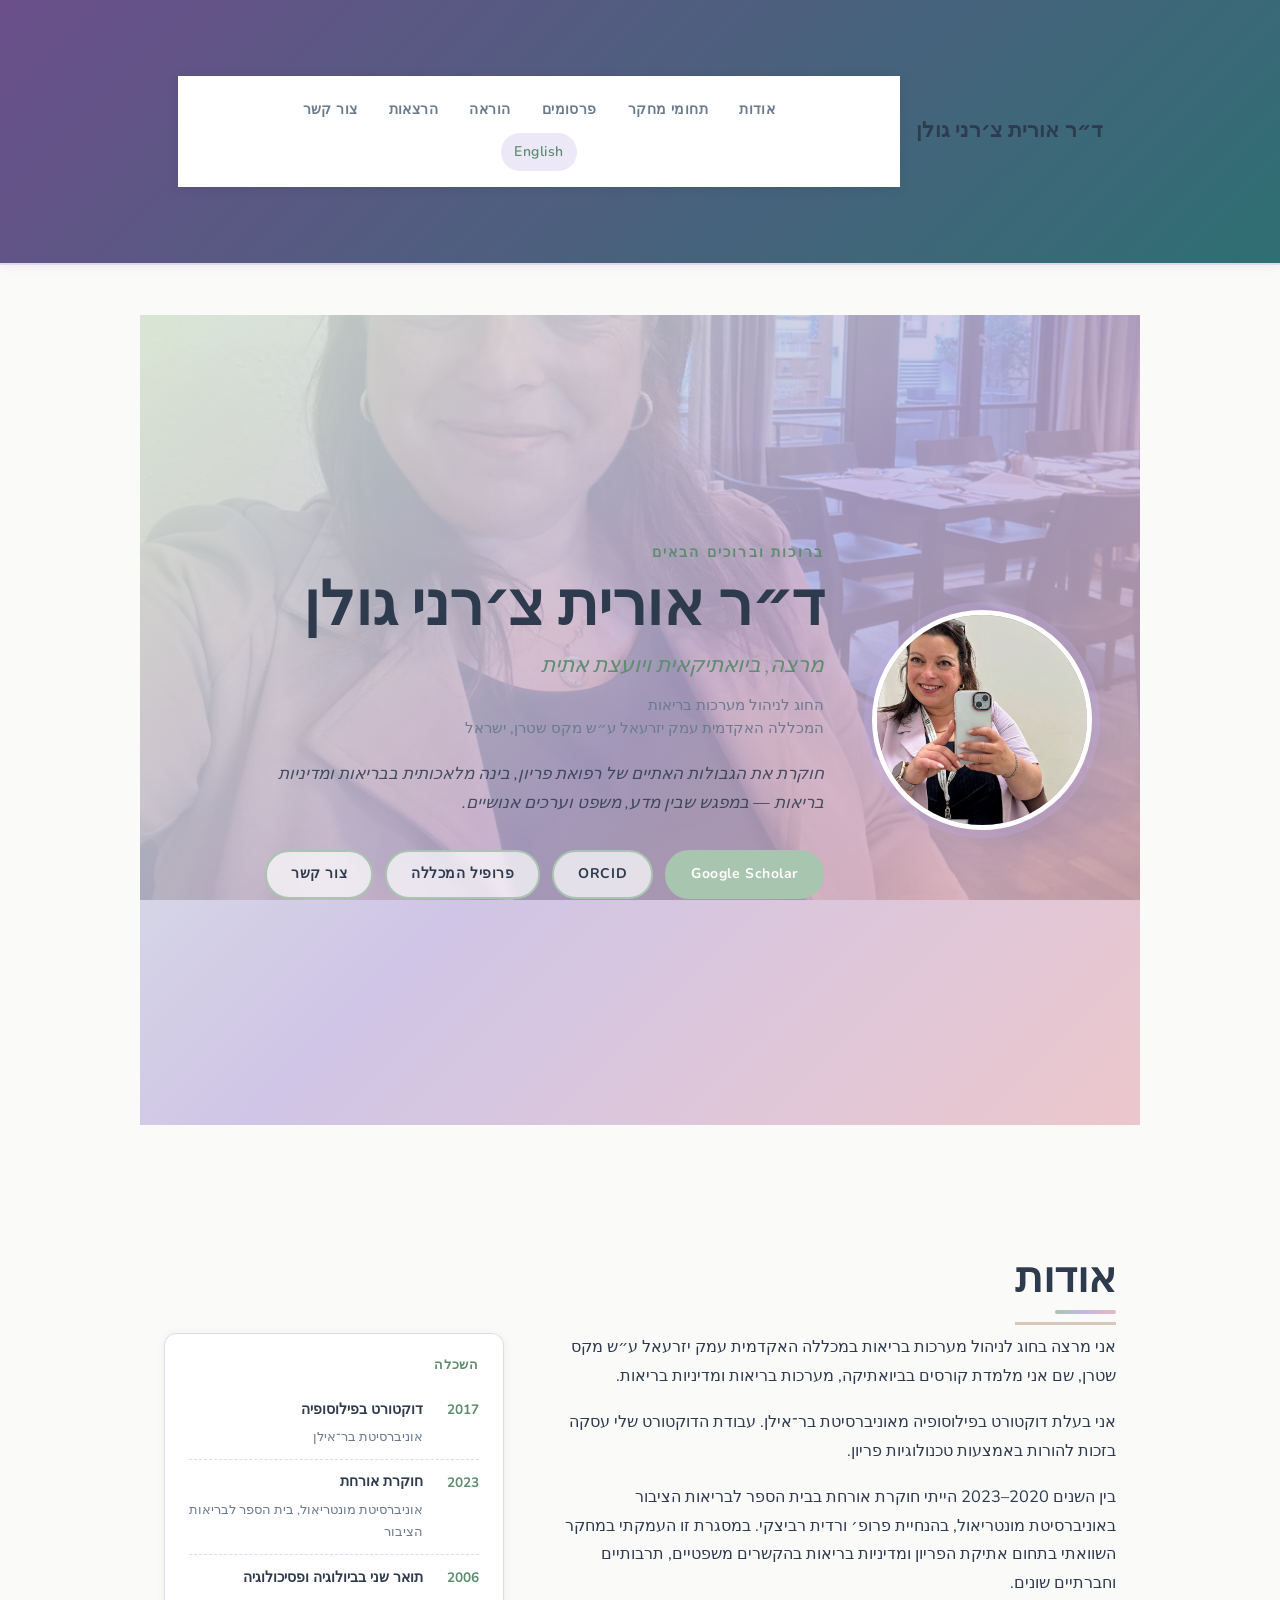
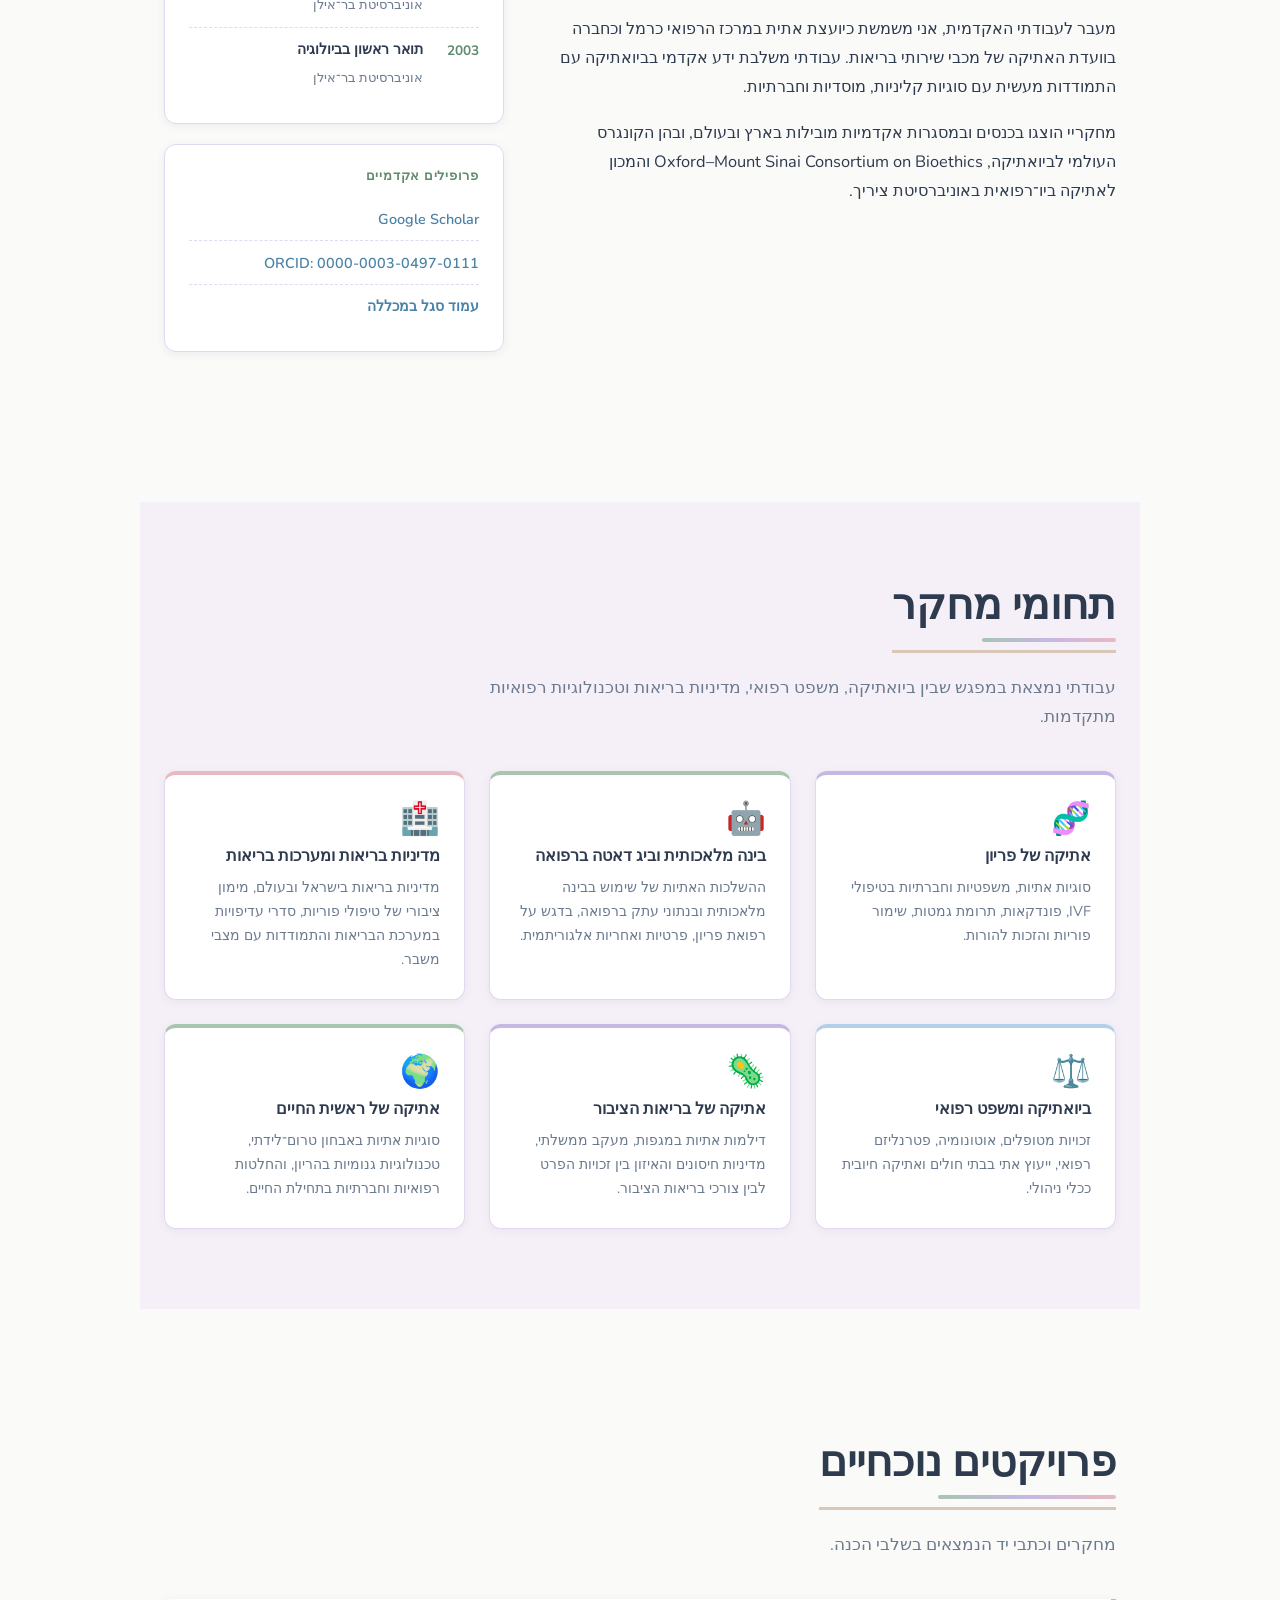
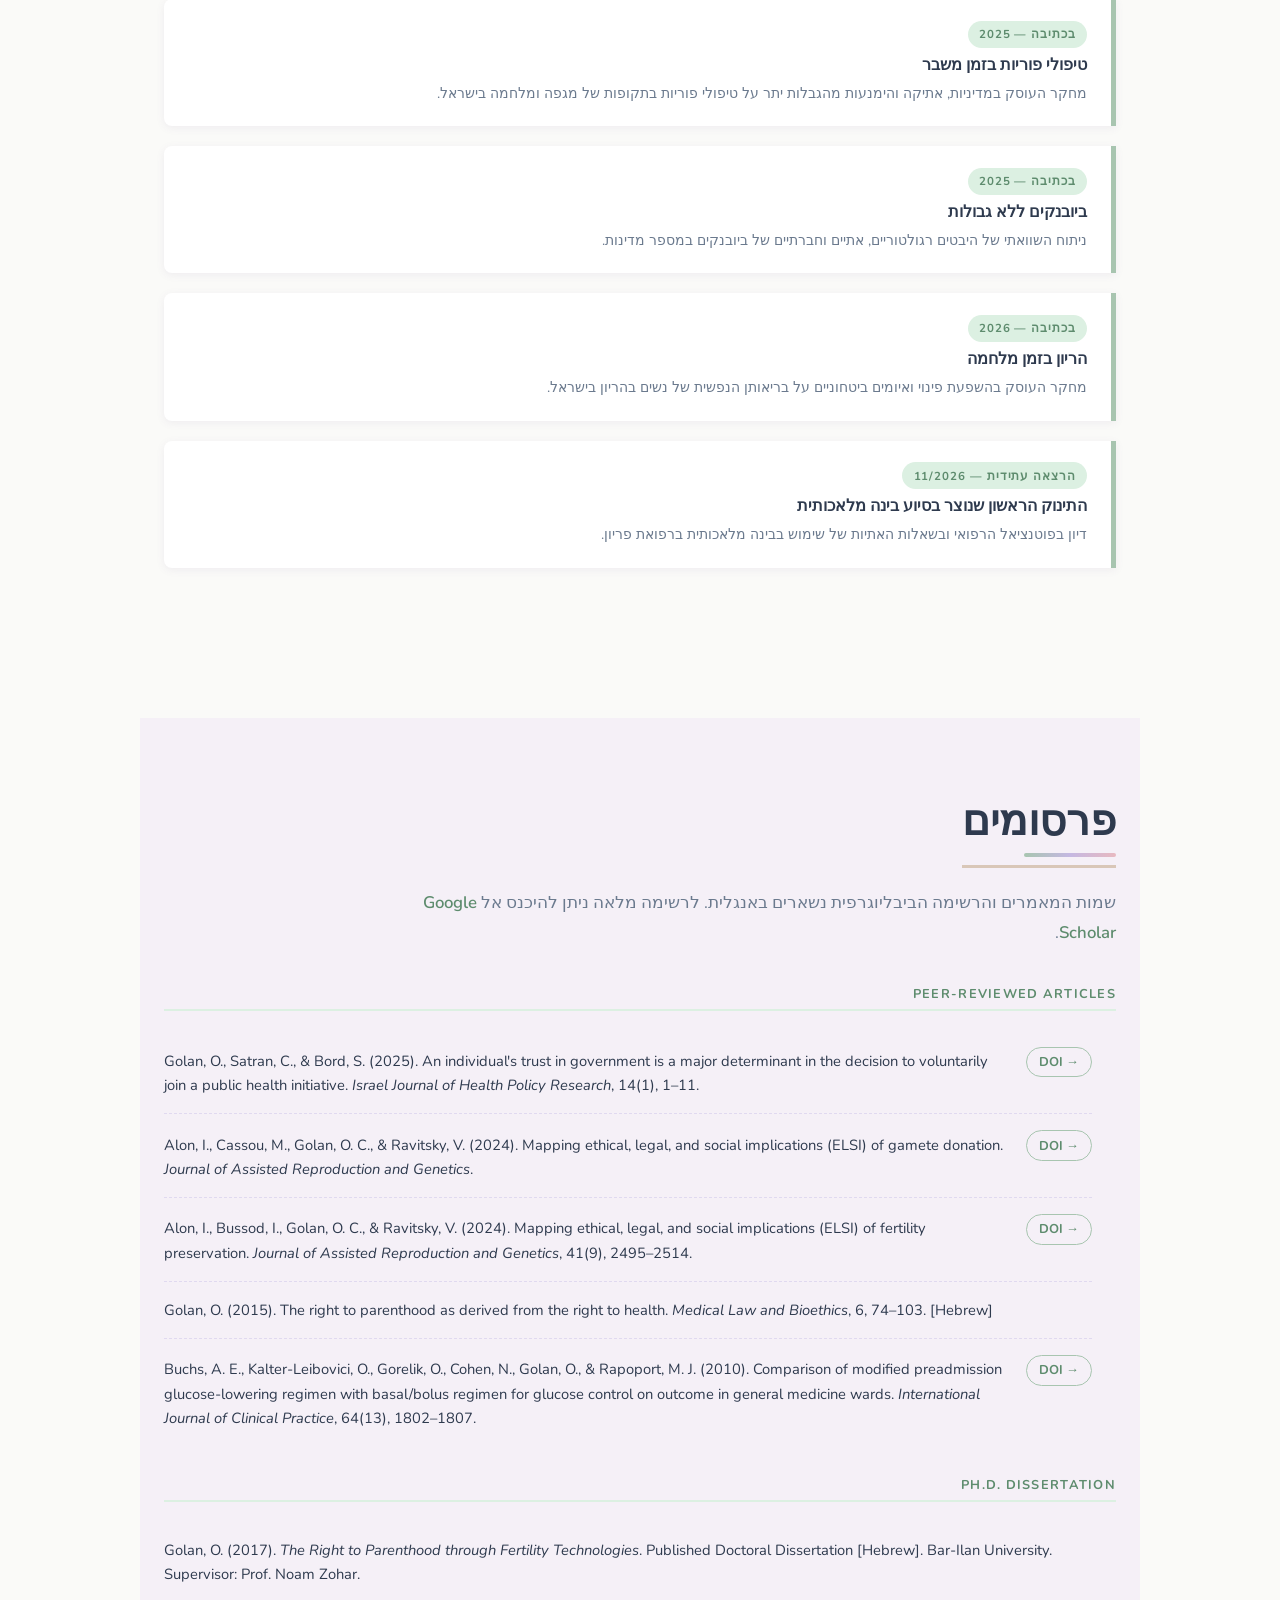
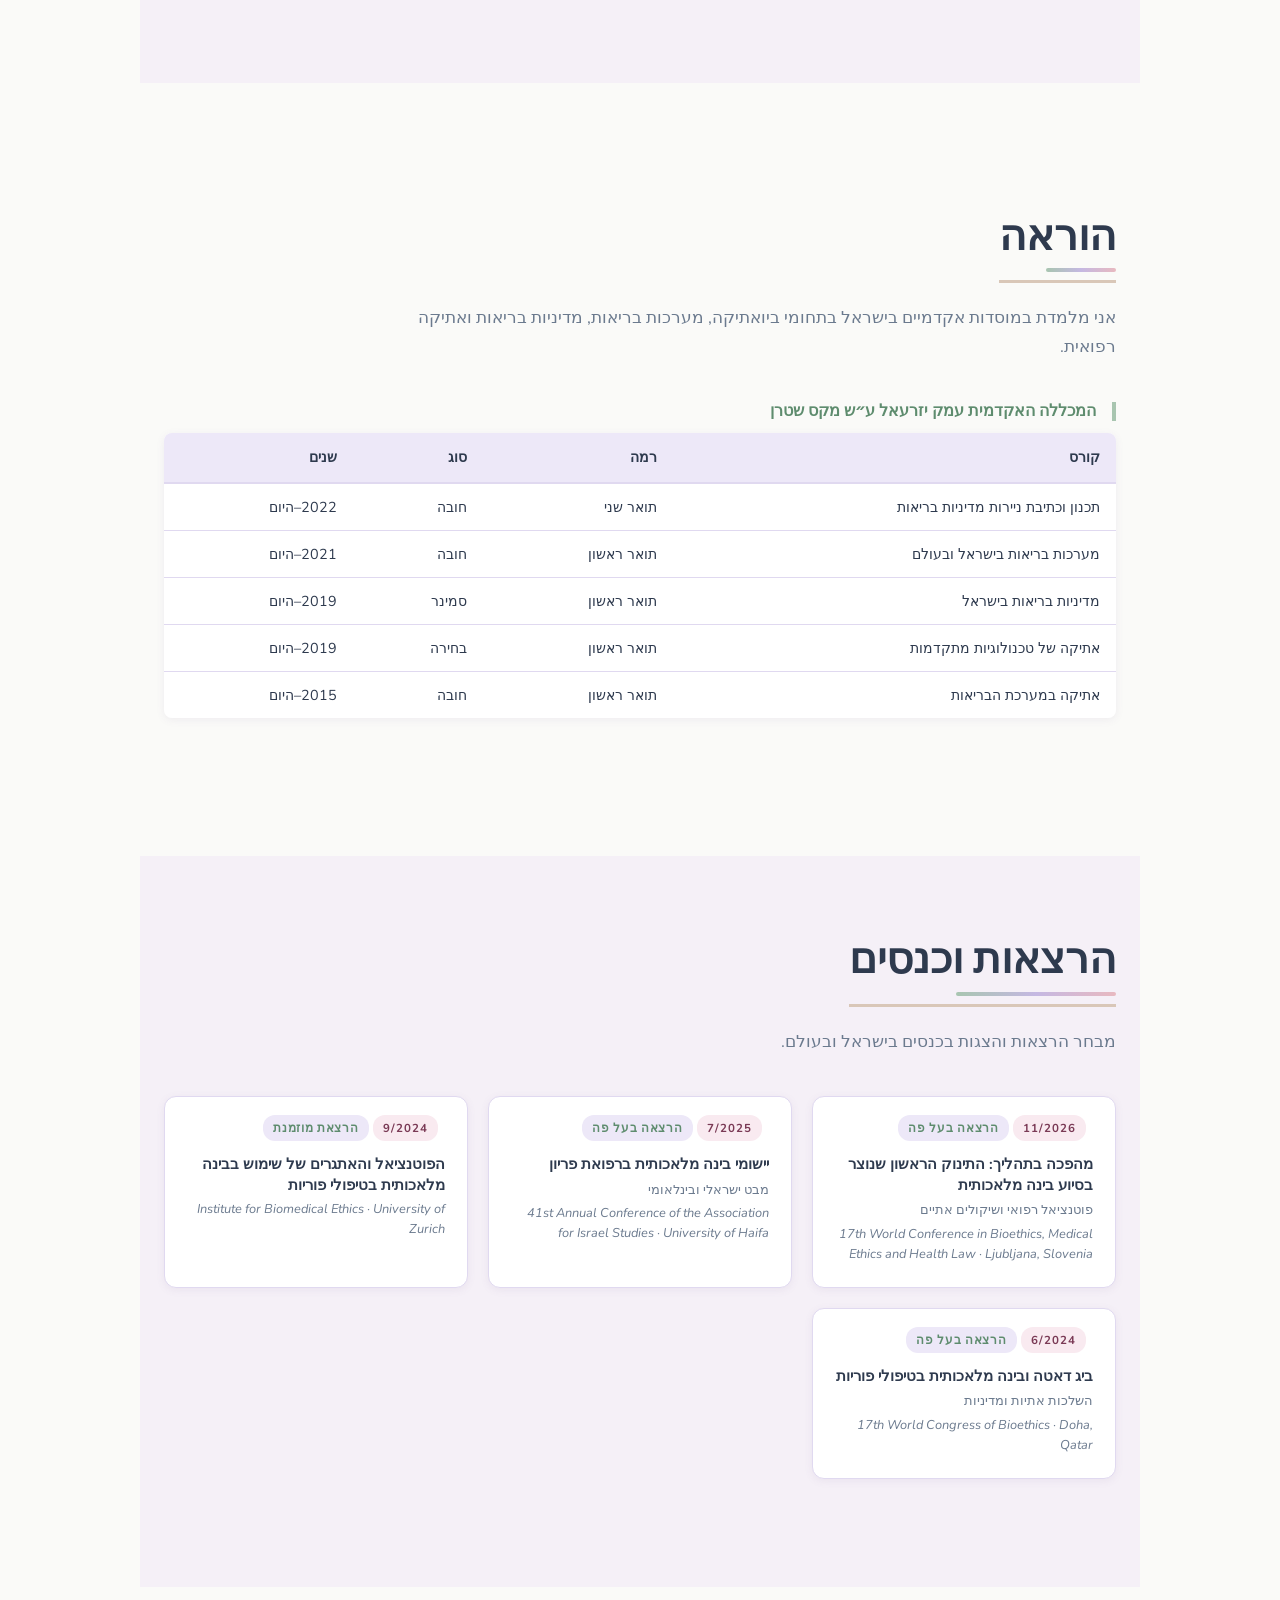
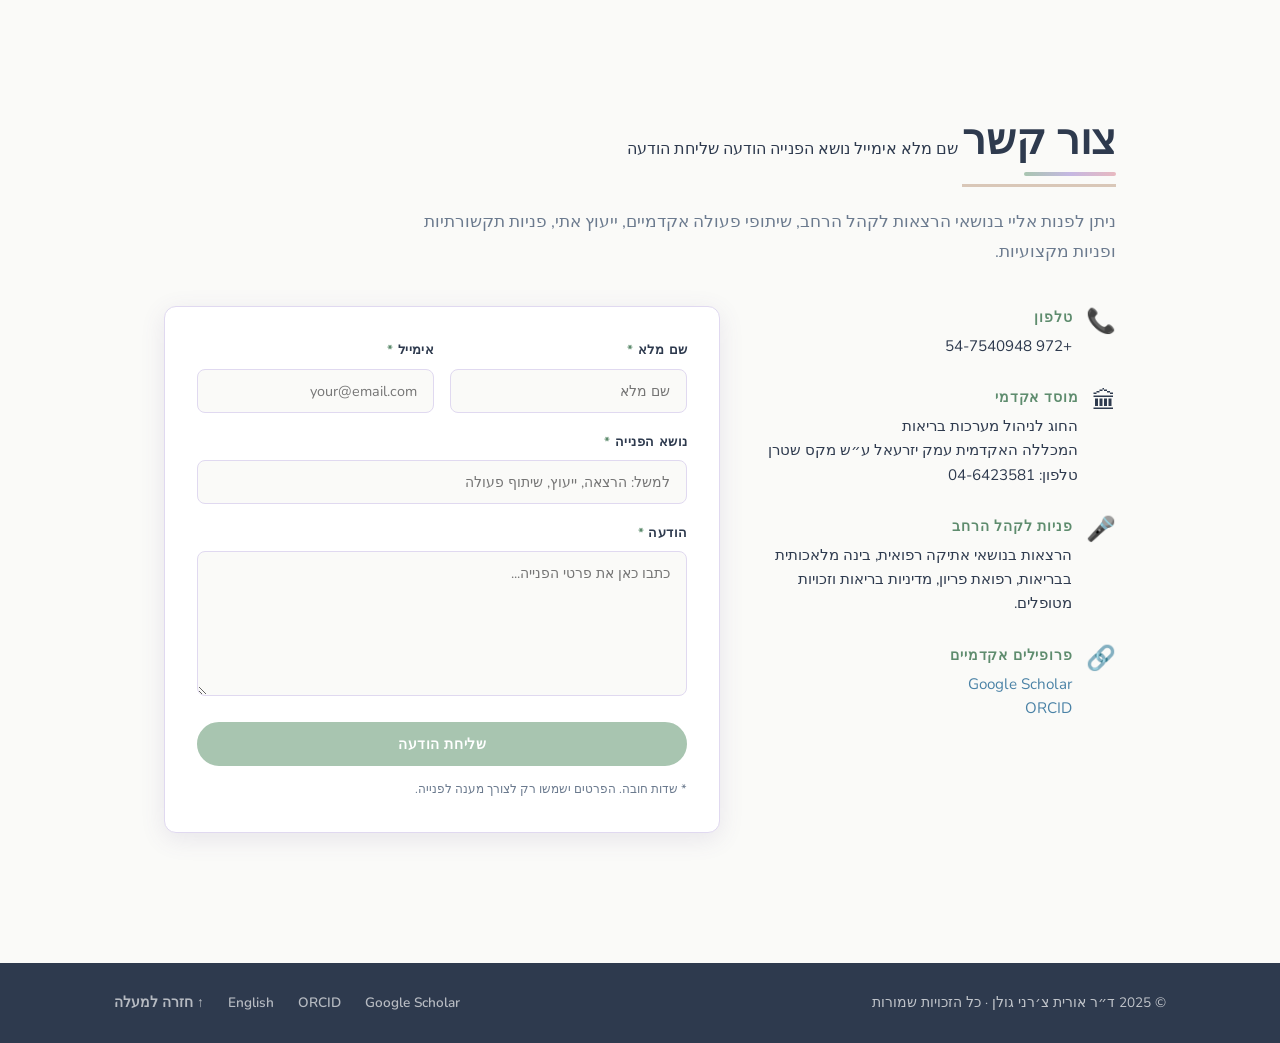
==== commit b3b72d1d: "Update he.html" ====
--- a/he.html
+++ b/he.html
@@ -577,7 +577,11 @@
   <section class="section" id="contact">
     <div class="container">
       <h2 class="section-title">צור קשר</h2>
-
+שם מלא
+אימייל
+נושא הפנייה
+הודעה
+שליחת הודעה
       <p class="section-lead">
         ניתן לפנות אליי בנושאי הרצאות לקהל הרחב, שיתופי פעולה אקדמיים,
         ייעוץ אתי, פניות תקשורתיות ופניות מקצועיות.
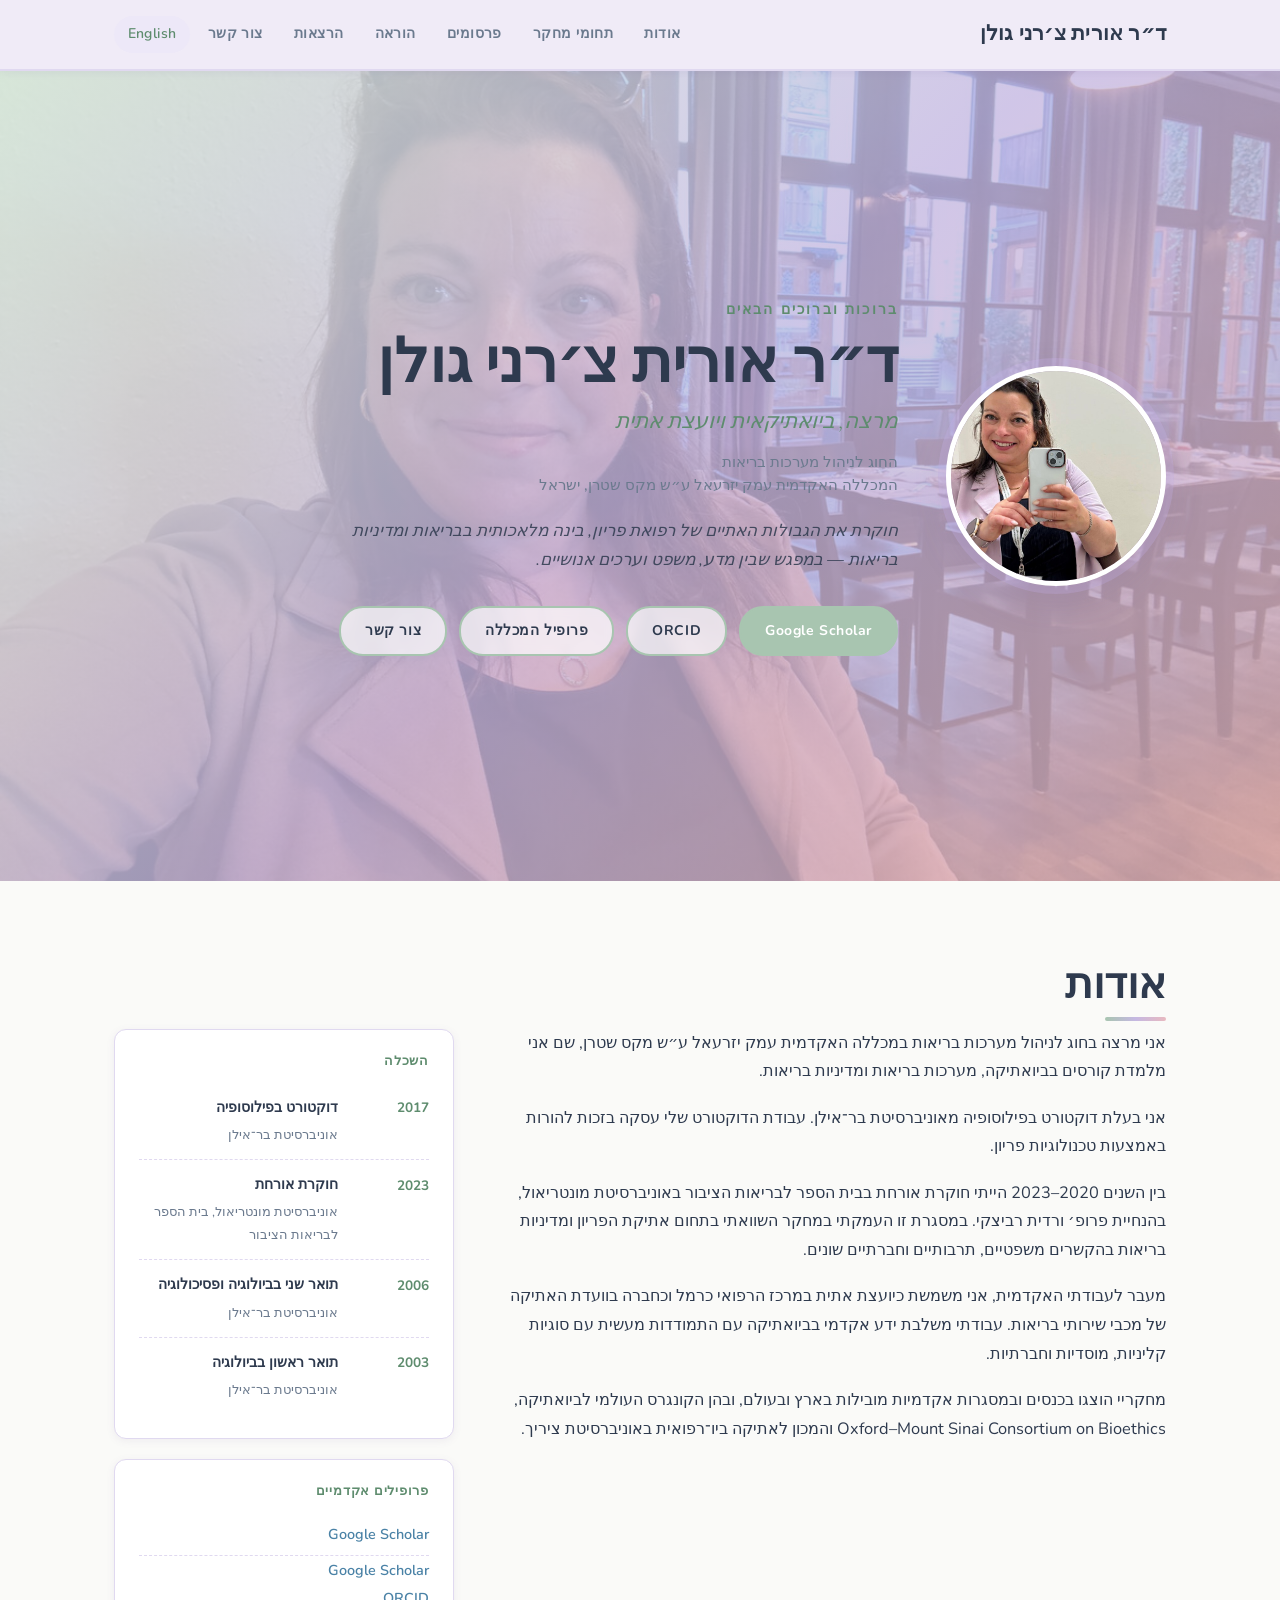
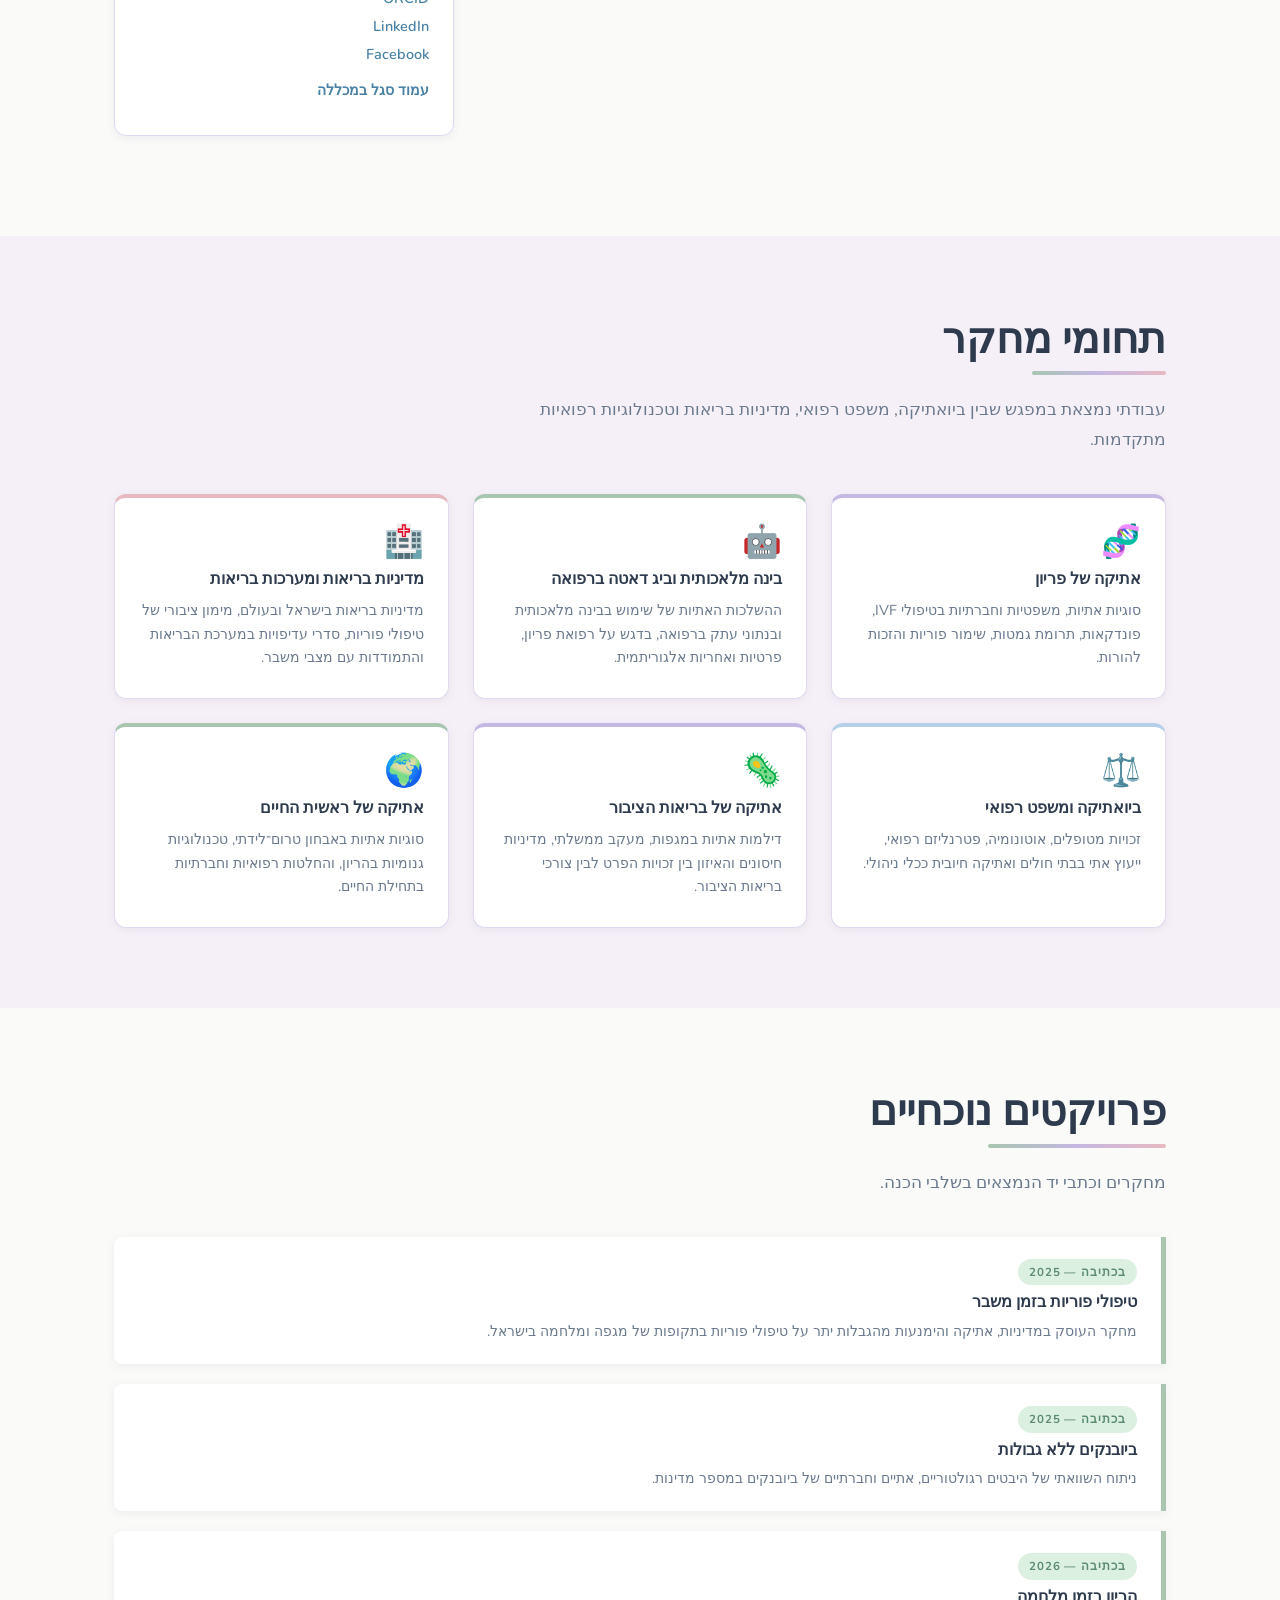
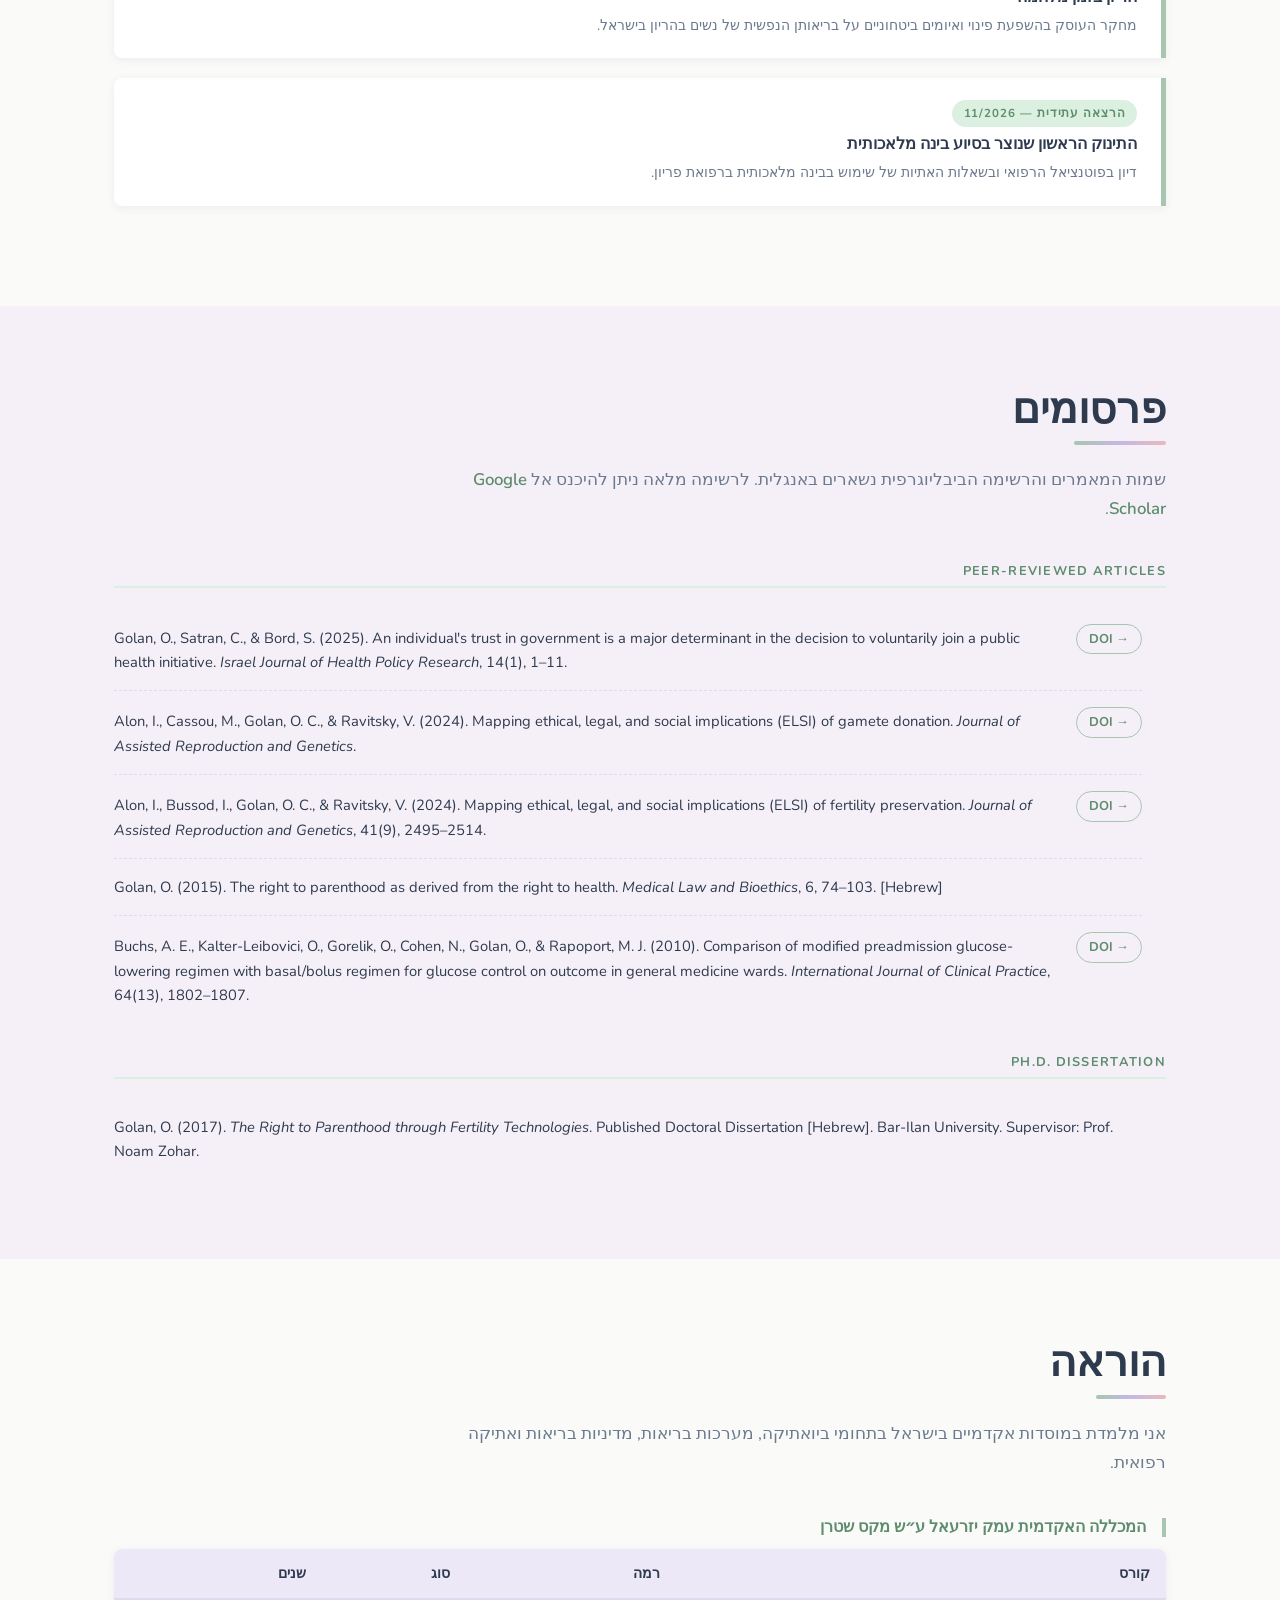
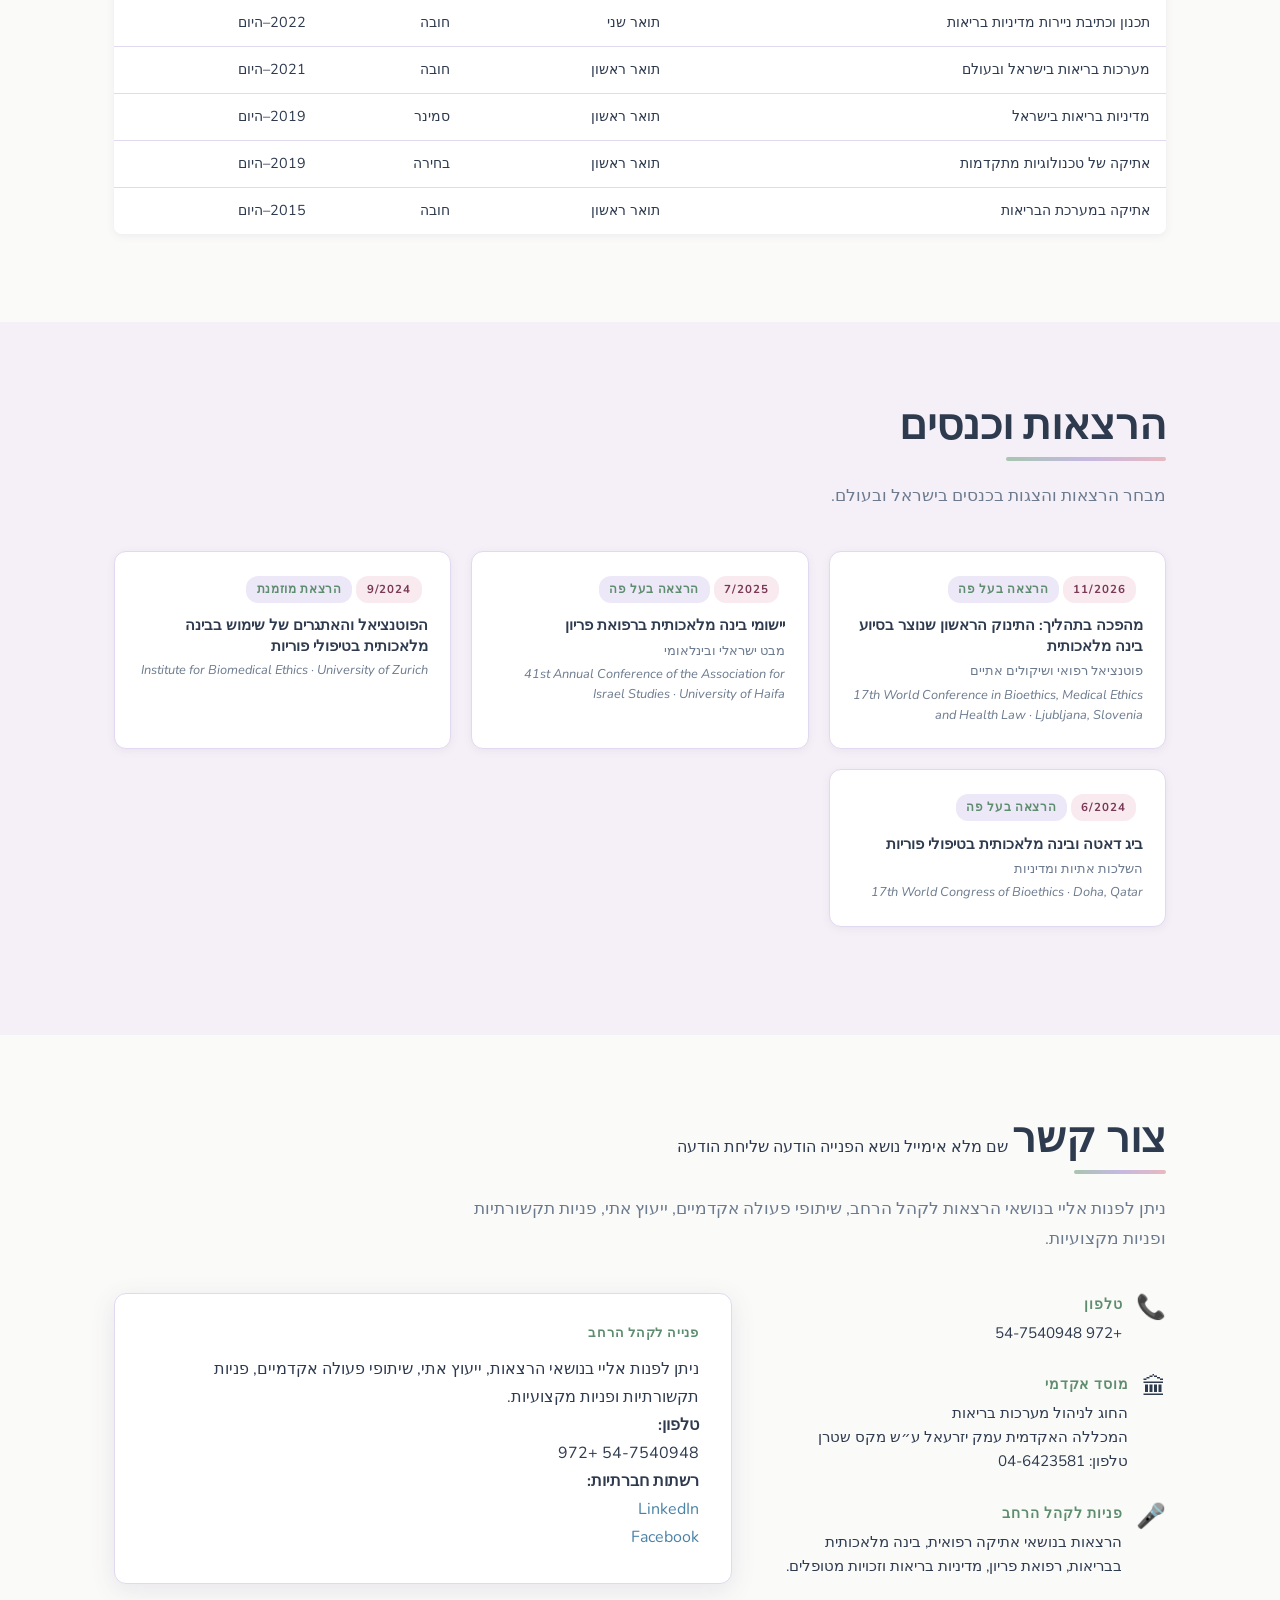
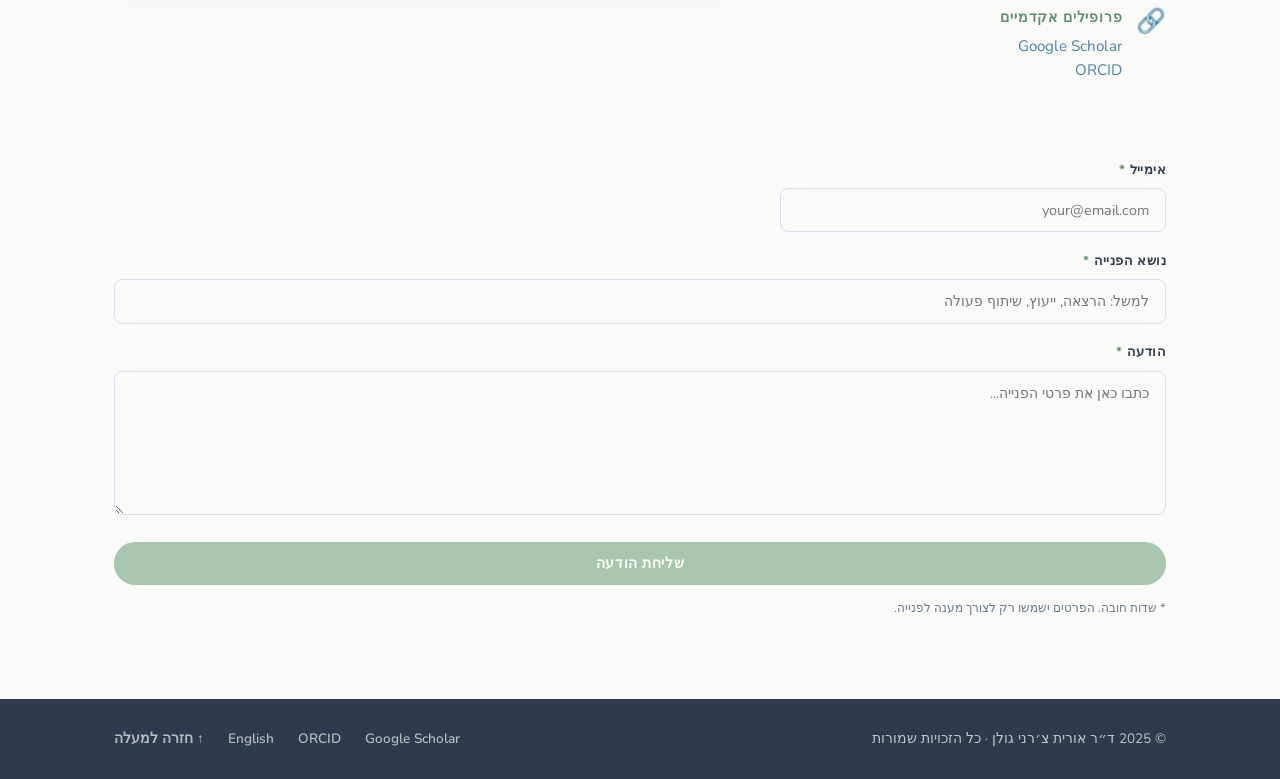
==== commit 9a27fe22: "Update he.html" ====
--- a/he.html
+++ b/he.html
@@ -255,10 +255,17 @@
                    target="_blank" rel="noopener noreferrer">Google Scholar</a>
               </li>
 
-              <li>
-                <a href="https://orcid.org/0000-0003-0497-0111"
-                   target="_blank" rel="noopener noreferrer">ORCID: 0000-0003-0497-0111</a>
-              </li>
+              <a href="https://scholar.google.com/citations?user=xFIUFrQAAAAJ&hl=en"
+   target="_blank" rel="noopener noreferrer">Google Scholar</a><br />
+
+<a href="https://orcid.org/0000-0003-0497-0111"
+   target="_blank" rel="noopener noreferrer">ORCID</a><br />
+
+<a href="https://www.linkedin.com/in/oritchernygolan"
+   target="_blank" rel="noopener noreferrer">LinkedIn</a><br />
+
+<a href="https://www.facebook.com/orit.golan.14"
+   target="_blank" rel="noopener noreferrer">Facebook</a>
 
               <li>
                 <a href="https://yedion.yvc.ac.il/yedion/fireflyweb.aspx?prgname=Show_Teacher_Card&arguments=-N2579,-AE,-N9998"
@@ -636,21 +643,28 @@
           </div>
 
         </div>
-
-        <div class="contact-form-wrap">
-          <form
-            class="contact-form"
-            action="https://formspree.io/f/YOUR_FORM_ID_HERE"
-            method="POST"
-          >
-            <input type="text" name="_gotcha" style="display:none" />
-
-            <div class="form-row">
-              <div class="form-group">
-                <label for="name">שם מלא <span class="req">*</span></label>
-                <input type="text" id="name" name="name" placeholder="שם מלא" required />
-              </div>
-
+ <div class="contact-form-wrap">
+  <h3 class="card-title">פנייה לקהל הרחב</h3>
+
+  <p>
+    ניתן לפנות אליי בנושאי הרצאות, ייעוץ אתי, שיתופי פעולה אקדמיים,
+    פניות תקשורתיות ופניות מקצועיות.
+  </p>
+
+  <p>
+    <strong>טלפון:</strong><br />
+    54-7540948 +972
+  </p>
+
+  <p>
+    <strong>רשתות חברתיות:</strong><br />
+    <a href="https://www.linkedin.com/in/oritchernygolan"
+       target="_blank" rel="noopener noreferrer">LinkedIn</a><br />
+
+    <a href="https://www.facebook.com/orit.golan.14"
+       target="_blank" rel="noopener noreferrer">Facebook</a>
+  </p>
+</div>
               <div class="form-group">
                 <label for="email">אימייל <span class="req">*</span></label>
                 <input type="email" id="email" name="email" placeholder="your@email.com" required />
--- a/style.css
+++ b/style.css
@@ -1,138 +1,45 @@
 /* ================================================================
-   style.css — Orit Cherny Golan Academic Website
+   style.css — Dr. Orit Cherny Golan Academic Website
    Pastel Academic Design · Pure CSS · GitHub Pages Ready
    ================================================================ */
-body {
-  margin: 0;
-  font-family: Arial, Helvetica, sans-serif;
-  background: #f7f3ee;
-  color: #1f2933;
-  line-height: 1.6;
-}
-
-header {
-  background: linear-gradient(135deg, #6b4f8a, #2f6f73);
-  color: white;
-  padding: 60px 12%;
-  text-align: center;
-}
-
-header h1 {
-  font-size: 48px;
-  margin: 10px 0;
-}
-
-header p {
-  font-size: 20px;
-  margin: 8px 0;
-}
-
-nav {
-  background: white;
-  padding: 16px 12%;
-  box-shadow: 0 2px 12px rgba(0,0,0,0.08);
-  position: sticky;
-  top: 0;
-}
-
-nav ul {
-  list-style: none;
-  display: flex;
-  gap: 24px;
-  margin: 0;
-  padding: 0;
-  justify-content: center;
-}
-
-nav a {
-  text-decoration: none;
-  color: #2f6f73;
-  font-weight: bold;
-}
-
-nav a:hover {
-  color: #6b4f8a;
-}
-
-section {
-  max-width: 1000px;
-  margin: 50px auto;
-  padding: 0 24px;
-}
-
-h2 {
-  color: #6b4f8a;
-  font-size: 32px;
-  border-bottom: 3px solid #d9c7b8;
-  padding-bottom: 8px;
-}
-
-.card {
-  background: white;
-  padding: 28px;
-  border-radius: 18px;
-  box-shadow: 0 8px 24px rgba(0,0,0,0.08);
-  margin-bottom: 24px;
-}
-
-a {
-  color: #2f6f73;
-}
-
-.profile-image {
-  width: 180px;
-  height: 180px;
-  object-fit: cover;
-  border-radius: 50%;
-  border: 5px solid white;
-  margin-bottom: 20px;
-}
 
 /* ── CSS Custom Properties (Design Tokens) ─────────────────────── */
-/* ╔══════════════════════════════════════════════════════════════╗ */
-/* ║  EDIT: Change colours here to restyle the entire website.   ║ */
-/* ╚══════════════════════════════════════════════════════════════╝ */
 :root {
-  /* Pastel palette */
-  --clr-sage:        #A8C5B0;   /* sage green — primary accent         */
-  --clr-sage-light:  #DCF0E2;   /* very light sage — backgrounds       */
-  --clr-sage-dark:   #5E8C6E;   /* dark sage — hover / active          */
-
-  --clr-rose:        #E8B9C0;   /* dusty rose — secondary accent       */
-  --clr-rose-light:  #F9EAF0;   /* very light rose — alt sections      */
-
-  --clr-lavender:    #C5B8E2;   /* lavender — tertiary accent          */
-  --clr-lavender-lt: #EDE8F8;   /* light lavender — cards, highlight   */
-
-  --clr-sky:         #B3D0E8;   /* sky blue — links                    */
-  --clr-sky-dark:    #4A82A6;   /* deep sky — link hover               */
-
-  --clr-bg:          #FAFAF8;   /* main background (warm white)        */
-  --clr-alt:         #F5F0F7;   /* alternate section background        */
-
-  --clr-text:        #2E3A4E;   /* primary text (dark slate)           */
-  --clr-text-muted:  #6B7A8E;   /* muted / secondary text              */
-  --clr-border:      #E0D9F0;   /* subtle borders                      */
+  --clr-sage:        #A8C5B0;
+  --clr-sage-light:  #DCF0E2;
+  --clr-sage-dark:   #5E8C6E;
+
+  --clr-rose:        #E8B9C0;
+  --clr-rose-light:  #F9EAF0;
+
+  --clr-lavender:    #C5B8E2;
+  --clr-lavender-lt: #EDE8F8;
+
+  --clr-sky:         #B3D0E8;
+  --clr-sky-dark:    #4A82A6;
+
+  --clr-bg:          #FAFAF8;
+  --clr-alt:         #F5F0F7;
+
+  --clr-text:        #2E3A4E;
+  --clr-text-muted:  #6B7A8E;
+  --clr-border:      #E0D9F0;
 
   --clr-white:       #FFFFFF;
-  --clr-header-bg:   #F0EBF7;   /* header background                   */
-
-  /* Typography */
-  --font-serif:  'Cormorant Garamond', Georgia, serif;
-  --font-sans:   'Nunito', 'Segoe UI', sans-serif;
-
-  /* Spacing */
+  --clr-header-bg:   #F0EBF7;
+
+  --font-serif: 'Cormorant Garamond', Georgia, serif;
+  --font-sans:  'Nunito', 'Segoe UI', Arial, sans-serif;
+
   --section-gap:    5rem;
   --container-max:  1100px;
   --radius:         12px;
   --radius-sm:      8px;
 
-  /* Shadows */
-  --shadow-sm:  0 2px 8px rgba(100, 80, 140, 0.08);
-  --shadow-md:  0 6px 24px rgba(100, 80, 140, 0.12);
-  --shadow-lg:  0 12px 40px rgba(100, 80, 140, 0.15);
-}
-
+  --shadow-sm: 0 2px 8px rgba(100, 80, 140, 0.08);
+  --shadow-md: 0 6px 24px rgba(100, 80, 140, 0.12);
+  --shadow-lg: 0 12px 40px rgba(100, 80, 140, 0.15);
+}
 
 /* ── Reset & Base ───────────────────────────────────────────────── */
 *, *::before, *::after {
@@ -182,14 +89,12 @@
   list-style: none;
 }
 
-/* ── Layout Container ───────────────────────────────────────────── */
 .container {
   width: 100%;
   max-width: var(--container-max);
   margin: 0 auto;
   padding: 0 1.5rem;
 }
-
 
 /* ================================================================
    HEADER
@@ -212,9 +117,6 @@
   gap: 1rem;
 }
 
-/* ╔══════════════════════════════════════════════════════════════╗ */
-/* ║  EDIT: The name shown in the top-left corner of the header. ║ */
-/* ╚══════════════════════════════════════════════════════════════╝ */
 .header-name {
   font-family: var(--font-serif);
   font-size: 1.3rem;
@@ -248,12 +150,12 @@
   transition: background-color 0.2s, color 0.2s;
 }
 
-.main-nav li a:hover {
+.main-nav li a:hover,
+.main-nav li a.language-link {
   background-color: var(--clr-lavender-lt);
   color: var(--clr-sage-dark);
   text-decoration: none;
 }
-
 
 /* ================================================================
    HERO
@@ -263,19 +165,13 @@
   min-height: 90vh;
   display: flex;
   align-items: center;
-
-  /* ╔════════════════════════════════════════════════════════════╗ */
-  /* ║  EDIT: Change the hero background image path if needed.   ║ */
-  /* ╚════════════════════════════════════════════════════════════╝ */
-  background-image: url('images/hero-bg.jpg');
+  background-image: url('hero-bg.jpg');
   background-size: cover;
   background-position: center;
   background-attachment: fixed;
-
   overflow: hidden;
 }
 
-/* Pastel gradient overlay on top of the photo */
 .hero-overlay {
   position: absolute;
   inset: 0;
@@ -298,7 +194,6 @@
   padding-bottom: 3rem;
 }
 
-/* Profile photo circle */
 .hero-photo-wrap {
   flex-shrink: 0;
 }
@@ -309,8 +204,7 @@
   object-fit: cover;
   border-radius: 50%;
   border: 5px solid var(--clr-white);
-  box-shadow: var(--shadow-lg),
-              0 0 0 8px rgba(200, 180, 230, 0.3);
+  box-shadow: var(--shadow-lg), 0 0 0 8px rgba(200, 180, 230, 0.3);
 }
 
 .hero-text {
@@ -360,13 +254,11 @@
   opacity: 0.85;
 }
 
-/* Hero buttons row */
 .hero-links {
   display: flex;
   flex-wrap: wrap;
   gap: 0.75rem;
 }
-
 
 /* ── Buttons ─────────────────────────────────────────────────── */
 .btn {
@@ -418,7 +310,6 @@
   justify-content: center;
 }
 
-
 /* ================================================================
    SHARED SECTION STYLES
    ================================================================ */
@@ -437,7 +328,6 @@
   display: inline-block;
 }
 
-/* Decorative underline under section titles */
 .section-title::after {
   content: '';
   display: block;
@@ -461,7 +351,6 @@
   font-weight: 600;
 }
 
-
 /* ================================================================
    ABOUT
    ================================================================ */
@@ -477,7 +366,6 @@
   font-size: 1.025rem;
 }
 
-/* Cards (used in sidebar) */
 .card {
   background: var(--clr-white);
   border-radius: var(--radius);
@@ -488,7 +376,6 @@
 }
 
 .card-title {
-  font-size: 1.05rem;
   font-family: var(--font-sans);
   font-weight: 700;
   color: var(--clr-sage-dark);
@@ -498,12 +385,11 @@
   font-size: 0.8rem;
 }
 
-/* Education list */
 .edu-list li {
   display: grid;
-  grid-template-columns: 3rem 1fr;
+  grid-template-columns: 5.2rem 1fr;
   gap: 0.25rem 0.5rem;
-  padding: 0.6rem 0;
+  padding: 0.75rem 0;
   border-bottom: 1px dashed var(--clr-border);
   align-items: start;
 }
@@ -535,7 +421,6 @@
   grid-row: 2;
 }
 
-/* Profile links */
 .profile-links li {
   padding: 0.45rem 0;
   border-bottom: 1px dashed var(--clr-border);
@@ -550,11 +435,6 @@
   font-weight: 600;
   color: var(--clr-sky-dark);
 }
-
-.profile-links a:hover {
-  color: var(--clr-sage-dark);
-}
-
 
 /* ================================================================
    RESEARCH INTERESTS
@@ -597,7 +477,6 @@
   font-size: 1rem;
   font-weight: 700;
   margin-bottom: 0.6rem;
-  color: var(--clr-text);
 }
 
 .interest-card p {
@@ -605,7 +484,6 @@
   color: var(--clr-text-muted);
   line-height: 1.65;
 }
-
 
 /* ================================================================
    CURRENT PROJECTS
@@ -647,7 +525,6 @@
   font-size: 0.9rem;
   color: var(--clr-text-muted);
 }
-
 
 /* ================================================================
    PUBLICATIONS
@@ -691,11 +568,6 @@
   line-height: 1.65;
 }
 
-.pub-ref em {
-  color: var(--clr-text);
-  font-style: italic;
-}
-
 .pub-meta {
   display: inline-block;
   background-color: var(--clr-lavender-lt);
@@ -728,7 +600,6 @@
   text-decoration: none;
 }
 
-
 /* ================================================================
    TEACHING
    ================================================================ */
@@ -780,7 +651,6 @@
 .teaching-table tbody tr:hover {
   background-color: var(--clr-sage-light);
 }
-
 
 /* ================================================================
    TALKS & CONFERENCES
@@ -799,7 +669,6 @@
   box-shadow: var(--shadow-sm);
   border: 1px solid var(--clr-border);
   position: relative;
-  padding-top: 1rem;
 }
 
 .talk-date {
@@ -853,11 +722,6 @@
   color: var(--clr-text-muted);
 }
 
-.talks-note a {
-  font-weight: 600;
-}
-
-
 /* ================================================================
    CONTACT
    ================================================================ */
@@ -897,7 +761,6 @@
   line-height: 1.6;
 }
 
-/* Contact Form */
 .contact-form-wrap {
   background: var(--clr-white);
   border-radius: var(--radius);
@@ -961,7 +824,6 @@
   text-align: center;
 }
 
-
 /* ================================================================
    FOOTER
    ================================================================ */
@@ -994,7 +856,6 @@
   font-size: 0.85rem;
   font-weight: 600;
   text-decoration: none;
-  transition: color 0.2s;
 }
 
 .footer-links a:hover {
@@ -1002,12 +863,78 @@
   text-decoration: none;
 }
 
-
-/* ================================================================
-   RESPONSIVE — TABLET (≤ 900px)
+/* ================================================================
+   HEBREW / RTL SUPPORT
+   ================================================================ */
+html[dir="rtl"] body,
+body[dir="rtl"] {
+  direction: rtl;
+  text-align: right;
+}
+
+html[dir="rtl"] .header-inner,
+html[dir="rtl"] .main-nav ul,
+html[dir="rtl"] .hero-links,
+html[dir="rtl"] .footer-inner,
+html[dir="rtl"] .footer-links {
+  direction: rtl;
+}
+
+html[dir="rtl"] .section-title,
+html[dir="rtl"] .section-lead,
+html[dir="rtl"] .about-text p,
+html[dir="rtl"] .project-item p,
+html[dir="rtl"] .interest-card p,
+html[dir="rtl"] .talk-item p,
+html[dir="rtl"] .contact-block p,
+html[dir="rtl"] .form-group label,
+html[dir="rtl"] .form-note {
+  text-align: right;
+}
+
+html[dir="rtl"] .section-title::after {
+  margin-right: 0;
+  margin-left: auto;
+}
+
+html[dir="rtl"] .project-item {
+  border-left: none;
+  border-right: 5px solid var(--clr-sage);
+  border-radius: var(--radius-sm) 0 0 var(--radius-sm);
+}
+
+html[dir="rtl"] .teaching-inst {
+  padding-left: 0;
+  padding-right: 1rem;
+  border-left: none;
+  border-right: 4px solid var(--clr-sage);
+}
+
+html[dir="rtl"] .teaching-table thead th,
+html[dir="rtl"] .teaching-table tbody td {
+  text-align: right;
+}
+
+html[dir="rtl"] .pub-list {
+  padding-left: 0;
+  padding-right: 1.5rem;
+  direction: ltr;
+  text-align: left;
+}
+
+html[dir="rtl"] .pub-category {
+  text-align: right;
+}
+
+html[dir="rtl"] .contact-block {
+  direction: rtl;
+  text-align: right;
+}
+
+/* ================================================================
+   RESPONSIVE — TABLET
    ================================================================ */
 @media (max-width: 900px) {
-
   .about-grid {
     grid-template-columns: 1fr;
   }
@@ -1017,22 +944,18 @@
   }
 
   .hero {
-    background-attachment: scroll; /* parallax off on tablet */
-  }
-
-}
-
-
-/* ================================================================
-   RESPONSIVE — MOBILE (≤ 640px)
+    background-attachment: scroll;
+  }
+}
+
+/* ================================================================
+   RESPONSIVE — MOBILE
    ================================================================ */
 @media (max-width: 640px) {
-
   :root {
     --section-gap: 3rem;
   }
 
-  /* Stack header on mobile */
   .header-inner {
     flex-direction: column;
     align-items: flex-start;
@@ -1050,7 +973,6 @@
     font-size: 0.78rem;
   }
 
-  /* Stack hero content */
   .hero-content {
     flex-direction: column;
     text-align: center;
@@ -1070,12 +992,10 @@
     font-size: 0.95rem;
   }
 
-  /* Stack form row on mobile */
   .form-row {
     grid-template-columns: 1fr;
   }
 
-  /* Footer stack */
   .footer-inner {
     flex-direction: column;
     text-align: center;
@@ -1085,1000 +1005,12 @@
     justify-content: center;
   }
 
-  /* Talks grid — single column on mobile */
-  .talks-grid {
-    grid-template-columns: 1fr;
-  }
-
-  /* Interests grid — single column on mobile */
+  .talks-grid,
   .interests-grid {
     grid-template-columns: 1fr;
   }
 
-  /* Tables — allow horizontal scroll */
   .table-wrap {
     overflow-x: auto;
   }
-
-}
-
-<!DOCTYPE html>
-<html lang="en">
-<head>
-  <meta charset="UTF-8" />
-  <meta name="viewport" content="width=device-width, initial-scale=1.0" />
-
-  <!-- ╔══════════════════════════════════════════════════════════════╗ -->
-  <!-- ║  EDIT HERE: Change the page title that appears in the       ║ -->
-  <!-- ║  browser tab and search engine results.                     ║ -->
-  <!-- ╚══════════════════════════════════════════════════════════════╝ -->
-  <title>Orit Cherny Golan | Lecturer & Bioethicist</title>
-
-  <meta name="description"
-    content="Dr. Orit Cherny Golan – Lecturer in Health Systems Management, bioethicist, and researcher specializing in reproductive ethics, AI in medicine, and health policy." />
-
-  <!-- Google Fonts: Cormorant Garamond (headers) + Nunito (body) -->
-  <link rel="preconnect" href="https://fonts.googleapis.com" />
-  <link rel="preconnect" href="https://fonts.gstatic.com" crossorigin />
-  <link href="https://fonts.googleapis.com/css2?family=Cormorant+Garamond:ital,wght@0,400;0,600;0,700;1,400&family=Nunito:wght@300;400;500;600&display=swap" rel="stylesheet" />
-
-  <link rel="stylesheet" href="style.css" />
-</head>
-
-<body>
-
-  <!-- ================================================================
-       HEADER & NAVIGATION
-       ================================================================ -->
-  <header class="site-header" id="top">
-    <div class="container header-inner">
-
-      <!-- ╔══════════════════════════════════════════════════════════════╗ -->
-      <!-- ║  EDIT: Your name in the top-left corner of the header.     ║ -->
-      <!-- ╚══════════════════════════════════════════════════════════════╝ -->
-      <a href="#top" class="header-name">Orit Cherny Golan</a>
-
-      <!-- Navigation menu. Add or remove <li> items as needed. -->
-      <nav class="main-nav" aria-label="Main navigation">
-        <ul>
-          <li><a href="#about">About</a></li>
-          <li><a href="#research">Research</a></li>
-          <li><a href="#publications">Publications</a></li>
-          <li><a href="#teaching">Teaching</a></li>
-          <li><a href="#talks">Talks</a></li>
-          <li><a href="#contact">Contact</a></li>
-        </ul>
-      </nav>
-
-    </div>
-  </header>
-
-
-  <!-- ================================================================
-       HERO SECTION
-       The large introductory banner at the top of the page.
-       ================================================================ -->
-  <section class="hero" id="hero">
-    <div class="hero-overlay"></div>
-
-    <div class="container hero-content">
-
-      <!-- Profile photo — replace images/profile.jpg with your own photo -->
-      <div class="hero-photo-wrap">
-        <img
-          src="images/profile.jpg"
-          alt="Portrait of Orit Cherny Golan"
-          class="hero-photo"
-        />
-      </div>
-
-      <div class="hero-text">
-
-        <!-- ╔════════════════════════════════════════════════════════╗ -->
-        <!-- ║  EDIT: Your full name, title, affiliation, tagline.   ║ -->
-        <!-- ╚════════════════════════════════════════════════════════╝ -->
-        <p class="hero-greeting">Welcome</p>
-        <h1 class="hero-name">Orit Cherny Golan</h1>
-        <p class="hero-title">Lecturer &amp; Bioethicist</p>
-        <p class="hero-affil">
-          Department of Health Systems Management<br />
-          The Max Stern Yezreel Valley College, Israel
-        </p>
-        <p class="hero-tagline">
-          Exploring the ethical frontiers of reproductive medicine,
-          artificial intelligence in healthcare, and health policy —
-          where science, law, and human values meet.
-        </p>
-
-        <!-- Quick-links row -->
-        <div class="hero-links">
-          <a href="https://scholar.google.com/citations?user=xFIUFrQAAAAJ&hl=en"
-             target="_blank" rel="noopener noreferrer"
-             class="btn btn-primary">Google Scholar</a>
-
-          <a href="https://orcid.org/0000-0003-0497-0111"
-             target="_blank" rel="noopener noreferrer"
-             class="btn btn-outline">ORCID</a>
-
-          <a href="https://yedion.yvc.ac.il/yedion/fireflyweb.aspx?prgname=Show_Teacher_Card&arguments=-N2579,-AE,-N9998"
-             target="_blank" rel="noopener noreferrer"
-             class="btn btn-outline">YVC Profile</a>
-
-          <a href="#contact" class="btn btn-outline">Contact</a>
-        </div>
-
-      </div>
-    </div><!-- /.hero-content -->
-  </section><!-- /#hero -->
-
-
-  <!-- ================================================================
-       ABOUT
-       ================================================================ -->
-  <section class="section" id="about">
-    <div class="container">
-      <h2 class="section-title">About</h2>
-      <div class="about-grid">
-
-        <div class="about-text">
-          <!-- ╔════════════════════════════════════════════════════════╗ -->
-          <!-- ║  EDIT: Your personal/professional bio paragraph(s).   ║ -->
-          <!-- ╚════════════════════════════════════════════════════════╝ -->
-          <p>
-            I am a Lecturer in the Department of Health Systems Management at
-            <strong>The Max Stern Yezreel Valley College</strong>, Israel, where I teach courses
-            in bioethics, health systems, and health policy. I hold a Ph.D. in Philosophy
-            from Bar-Ilan University (2017), where my doctoral dissertation examined
-            <em>The Right to Parenthood through Fertility Technologies</em>.
-          </p>
-          <p>
-            From 2020 to 2023, I was a <strong>Visiting Scholar</strong> at the
-            University of Montreal's School of Public Health, hosted by
-            Prof. Vardit Ravitsky, deepening my comparative research on reproductive
-            ethics and health policy across different legal and cultural contexts.
-          </p>
-          <p>
-            Beyond academia, I serve as an <strong>Ethical Consultant</strong> at
-            Carmel Medical Center and as a member of the Ethics Committee at
-            Maccabi Health Maintenance Organization, translating scholarly bioethics
-            into real-world clinical and institutional practice.
-          </p>
-          <p>
-            My research has been presented at leading international venues including
-            the World Congress of Bioethics, the Oxford–Mount Sinai Consortium on Bioethics,
-            and the University of Zurich Institute for Biomedical Ethics.
-          </p>
-        </div>
-
-        <div class="about-sidebar">
-
-          <!-- Education card -->
-          <div class="card">
-            <h3 class="card-title">Education</h3>
-            <ul class="edu-list">
-              <!-- ╔════════════════════════════════════════════════╗ -->
-              <!-- ║  EDIT: Degrees — year | degree | institution.  ║ -->
-              <!-- ╚════════════════════════════════════════════════╝ -->
-              <li>
-                <span class="edu-year">2017</span>
-                <span class="edu-deg">Ph.D. Philosophy</span>
-                <span class="edu-inst">Bar-Ilan University</span>
-              </li>
-              <li>
-                <span class="edu-year">2023</span>
-                <span class="edu-deg">Visiting Scholar</span>
-                <span class="edu-inst">University of Montreal (School of Public Health)</span>
-              </li>
-              <li>
-                <span class="edu-year">2006</span>
-                <span class="edu-deg">M.Sc. Biology &amp; Psychology</span>
-                <span class="edu-inst">Bar-Ilan University</span>
-              </li>
-              <li>
-                <span class="edu-year">2003</span>
-                <span class="edu-deg">B.Sc. Biology</span>
-                <span class="edu-inst">Bar-Ilan University</span>
-              </li>
-            </ul>
-          </div><!-- /.card -->
-
-          <!-- Academic profiles card -->
-          <div class="card">
-            <h3 class="card-title">Academic Profiles</h3>
-            <ul class="profile-links">
-              <li><a href="https://scholar.google.com/citations?user=xFIUFrQAAAAJ&hl=en"
-                     target="_blank" rel="noopener noreferrer">🎓 Google Scholar</a></li>
-              <li><a href="https://orcid.org/0000-0003-0497-0111"
-                     target="_blank" rel="noopener noreferrer">🆔 ORCID: 0000-0003-0497-0111</a></li>
-              <li><a href="https://yedion.yvc.ac.il/yedion/fireflyweb.aspx?prgname=Show_Teacher_Card&arguments=-N2579,-AE,-N9998"
-                     target="_blank" rel="noopener noreferrer">🏛 YVC Faculty Page</a></li>
-            </ul>
-          </div><!-- /.card -->
-
-        </div><!-- /.about-sidebar -->
-      </div><!-- /.about-grid -->
-    </div>
-  </section>
-
-
-  <!-- ================================================================
-       RESEARCH INTERESTS
-       ================================================================ -->
-  <section class="section section-alt" id="research">
-    <div class="container">
-      <h2 class="section-title">Research Interests</h2>
-      <p class="section-lead">
-        My work sits at the intersection of bioethics, health law, and science &amp; technology studies,
-        with a focus on how emerging medical technologies challenge existing ethical and policy frameworks.
-      </p>
-
-      <!-- ╔════════════════════════════════════════════════════════════╗ -->
-      <!-- ║  EDIT: Add, remove, or rename interest cards below.       ║ -->
-      <!-- ╚════════════════════════════════════════════════════════════╝ -->
-      <div class="interests-grid">
-
-        <div class="interest-card">
-          <div class="interest-icon">🧬</div>
-          <h3>Reproductive Ethics</h3>
-          <p>
-            Ethical, legal, and social dimensions of IVF, surrogacy, gamete donation,
-            and fertility preservation. The right to parenthood as a fundamental right.
-          </p>
-        </div>
-
-        <div class="interest-card">
-          <div class="interest-icon">🤖</div>
-          <h3>AI &amp; Big Data in Medicine</h3>
-          <p>
-            Implications of artificial intelligence and big data in clinical practice,
-            with a focus on reproductive medicine, privacy, and algorithmic accountability.
-          </p>
-        </div>
-
-        <div class="interest-card">
-          <div class="interest-icon">🏥</div>
-          <h3>Health Policy &amp; Systems</h3>
-          <p>
-            Comparative health policy, Israeli and global health systems,
-            public funding of fertility treatments, and healthcare priorities in crises.
-          </p>
-        </div>
-
-        <div class="interest-card">
-          <div class="interest-icon">⚖️</div>
-          <h3>Bioethics &amp; Medical Law</h3>
-          <p>
-            Patient rights, autonomy, paternalism in clinical settings,
-            ethical consulting in hospitals, and positive ethics as a management tool.
-          </p>
-        </div>
-
-        <div class="interest-card">
-          <div class="interest-icon">🦠</div>
-          <h3>Public Health Ethics</h3>
-          <p>
-            Ethical dilemmas in pandemic response, government tracing, vaccination policy,
-            and individual rights vs. public health imperatives.
-          </p>
-        </div>
-
-        <div class="interest-card">
-          <div class="interest-icon">🌍</div>
-          <h3>Early-Life Ethics</h3>
-          <p>
-            Ethical issues arising from prenatal diagnostics, genomic technologies
-            in pregnancy, and beginning-of-life decisions across cultures and legal systems.
-          </p>
-        </div>
-
-      </div><!-- /.interests-grid -->
-    </div>
-  </section>
-
-
-  <!-- ================================================================
-       CURRENT PROJECTS
-       ================================================================ -->
-  <section class="section" id="projects">
-    <div class="container">
-      <h2 class="section-title">Current Projects</h2>
-      <p class="section-lead">Ongoing research and manuscripts in preparation.</p>
-
-      <!-- ╔════════════════════════════════════════════════════════════╗ -->
-      <!-- ║  EDIT: Each <div class="project-item"> is one project.    ║ -->
-      <!-- ║  Add or remove items as needed.                           ║ -->
-      <!-- ╚════════════════════════════════════════════════════════════╝ -->
-
-      <div class="project-item">
-        <span class="project-tag">In Preparation — 2025</span>
-        <h3>Fertility Treatments in Times of Crisis</h3>
-        <p>
-          Cherny-Golan, O., Chauhan, N., &amp; Ravitsky, V. Avoiding Over-Restriction
-          During Pandemic and War in Israel.
-          <em>Israel Journal of Health Policy Research</em> (forthcoming).
-        </p>
-      </div>
-
-      <div class="project-item">
-        <span class="project-tag">In Preparation — 2025</span>
-        <h3>Biobanks Without Borders</h3>
-        <p>
-          Lerman Asa, S., Cherny-Golan, O., &amp; Nissanholz-Gannot, R.
-          A comparative analysis of regulatory, ethical, and social aspects of biobanks
-          in six countries.
-          <em>Journal of Empirical Research on Human Research Ethics</em> (forthcoming).
-        </p>
-      </div>
-
-      <div class="project-item">
-        <span class="project-tag">In Preparation — 2026</span>
-        <h3>Pregnancy During Wartime</h3>
-        <p>
-          Cherny-Golan, O., Neufeld-Kroszynski, G., &amp; Mashiach, M.
-          The impact of evacuation and security threats on maternal mental health in Israel.
-          <em>Israel Journal of Health Policy Research</em> (forthcoming).
-        </p>
-      </div>
-
-      <div class="project-item">
-        <span class="project-tag">Upcoming Presentation — 11/2026</span>
-        <h3>The First AI-Conceived Baby: Medical Potential and Ethical Considerations</h3>
-        <p>
-          Oral presentation at the 17th World Conference in Bioethics, Medical Ethics
-          and Health Law, Ljubljana, Slovenia.
-        </p>
-      </div>
-
-      <div class="project-item">
-        <span class="project-tag">Research Group — 2023–Present</span>
-        <h3>IVF Embryo Mix-Ups — Ethics Center, University of Haifa</h3>
-        <p>
-          Member of a research group examining the ethical, legal, and clinical
-          dimensions of IVF embryo mix-up incidents, on behalf of the Ethics Center
-          at the University of Haifa.
-        </p>
-      </div>
-
-    </div>
-  </section>
-
-
-  <!-- ================================================================
-       SELECTED PUBLICATIONS
-       ================================================================ -->
-  <section class="section section-alt" id="publications">
-    <div class="container">
-      <h2 class="section-title">Selected Publications</h2>
-      <p class="section-lead">
-        For a full list, visit my
-        <a href="https://scholar.google.com/citations?user=xFIUFrQAAAAJ&hl=en"
-           target="_blank" rel="noopener noreferrer">Google Scholar profile</a>.
-      </p>
-
-      <!-- ╔════════════════════════════════════════════════════════════╗ -->
-      <!-- ║  EDIT: Each <li class="pub-item"> is one publication.     ║ -->
-      <!-- ║  Format: Authors (Year). Title. Journal. DOI link.        ║ -->
-      <!-- ╚════════════════════════════════════════════════════════════╝ -->
-
-      <h3 class="pub-category">Peer-Reviewed Articles</h3>
-      <ol class="pub-list">
-
-        <li class="pub-item">
-          <p class="pub-ref">
-            Golan, O., Satran, C., &amp; Bord, S. (2025). An individual's trust in government
-            is a major determinant in the decision to voluntarily join a public health initiative.
-            <em>Israel Journal of Health Policy Research</em>, 14(1), 1–11.
-            <span class="pub-meta">IF 3.5 · Q1 Health Policy</span>
-          </p>
-          <a href="https://doi.org/10.1186/s13584-025-00671-x"
-             target="_blank" rel="noopener noreferrer" class="pub-doi">DOI →</a>
-        </li>
-
-        <li class="pub-item">
-          <p class="pub-ref">
-            Alon, I., Cassou, M., Golan, O. C., &amp; Ravitsky, V. (2024). Mapping ethical,
-            legal, and social implications (ELSI) of gamete donation.
-            <em>Journal of Assisted Reproduction and Genetics</em>.
-            <span class="pub-meta">IF 3.6 · Q1 Reproduction Medicine</span>
-          </p>
-          <a href="https://doi.org/10.1007/s10815-024-03229-z"
-             target="_blank" rel="noopener noreferrer" class="pub-doi">DOI →</a>
-        </li>
-
-        <li class="pub-item">
-          <p class="pub-ref">
-            Alon, I., Bussod, I., Golan, O. C., &amp; Ravitsky, V. (2024). Mapping ethical,
-            legal, and social implications (ELSI) of fertility preservation.
-            <em>Journal of Assisted Reproduction and Genetics</em>, 41(9), 2495–2514.
-            <span class="pub-meta">IF 3.6 · Q1 Reproduction Medicine</span>
-          </p>
-          <a href="https://doi.org/10.1007/s10815-024-03210-w"
-             target="_blank" rel="noopener noreferrer" class="pub-doi">DOI →</a>
-        </li>
-
-        <li class="pub-item">
-          <p class="pub-ref">
-            Golan, O. (2015). The right to parenthood as derived from the right to health.
-            <em>Medical Law and Bioethics</em>, 6, 74–103. [Hebrew]
-          </p>
-        </li>
-
-        <li class="pub-item">
-          <p class="pub-ref">
-            Buchs, A. E., Kalter-Leibovici, O., Gorelik, O., Cohen, N., Golan, O.,
-            &amp; Rapoport, M. J. (2010). Comparison of modified preadmission glucose-lowering
-            regimen with basal/bolus regimen for glucose control on outcome in general medicine wards.
-            <em>International Journal of Clinical Practice</em>, 64(13), 1802–1807.
-            <span class="pub-meta">IF 2.2 · Q1 Medicine</span>
-          </p>
-          <a href="https://doi.org/10.1111/j.1742-1241.2010.02384.x"
-             target="_blank" rel="noopener noreferrer" class="pub-doi">DOI →</a>
-        </li>
-
-        <li class="pub-item">
-          <p class="pub-ref">
-            Malkesman, O., Braw, Y., Zagoory-Sharon, O., Golan, O., Lavi-Avnon, Y.,
-            Schroeder, M., … &amp; Weller, A. (2005). Reward and anxiety in genetic animal
-            models of childhood depression.
-            <em>Behavioural Brain Research</em>, 164(1), 1–10.
-            <span class="pub-meta">IF 0.9 · Q2 Behavioral Neuroscience</span>
-          </p>
-          <a href="https://doi.org/10.1016/j.bbr.2005.04.023"
-             target="_blank" rel="noopener noreferrer" class="pub-doi">DOI →</a>
-        </li>
-
-      </ol>
-
-      <!-- ── Ph.D. Dissertation ── -->
-      <h3 class="pub-category">Ph.D. Dissertation</h3>
-      <ol class="pub-list">
-        <li class="pub-item">
-          <p class="pub-ref">
-            Golan, O. (2017). <em>The Right to Parenthood through Fertility Technologies</em>.
-            Published Doctoral Dissertation [Hebrew]. Bar-Ilan University.
-            Supervisor: Prof. Noam Zohar. 200 pages.
-          </p>
-        </li>
-      </ol>
-
-    </div>
-  </section>
-
-
-  <!-- ================================================================
-       TEACHING
-       ================================================================ -->
-  <section class="section" id="teaching">
-    <div class="container">
-      <h2 class="section-title">Teaching</h2>
-      <p class="section-lead">
-        I teach at multiple academic institutions across Israel,
-        covering bioethics, health systems, and health policy at both undergraduate and graduate levels.
-      </p>
-
-      <!-- ── Institution: Yezreel Valley College ── -->
-      <h3 class="teaching-inst">The Max Stern Yezreel Valley College</h3>
-      <!-- ╔════════════════════════════════════════════════════════════╗ -->
-      <!-- ║  EDIT: Each row in the table is one course.               ║ -->
-      <!-- ╚════════════════════════════════════════════════════════════╝ -->
-      <div class="table-wrap">
-        <table class="teaching-table">
-          <thead>
-            <tr>
-              <th>Course</th>
-              <th>Level</th>
-              <th>Type</th>
-              <th>Years</th>
-            </tr>
-          </thead>
-          <tbody>
-            <tr>
-              <td>Planning and Writing Health Policy Papers</td>
-              <td>M.A.</td>
-              <td>Mandatory</td>
-              <td>2022–Present</td>
-            </tr>
-            <tr>
-              <td>Health Systems in Israel and Overseas</td>
-              <td>B.A.</td>
-              <td>Mandatory</td>
-              <td>2021–Present</td>
-            </tr>
-            <tr>
-              <td>Health Policy in Israel (Seminar)</td>
-              <td>B.A.</td>
-              <td>Seminar</td>
-              <td>2019–Present</td>
-            </tr>
-            <tr>
-              <td>The Ethics of Advanced Technologies</td>
-              <td>B.Sc.</td>
-              <td>Elective</td>
-              <td>2019–Present</td>
-            </tr>
-            <tr>
-              <td>Introduction to Health and Medical Sciences</td>
-              <td>B.A.</td>
-              <td>Mandatory</td>
-              <td>2019–Present</td>
-            </tr>
-            <tr>
-              <td>Ethics in Healthcare</td>
-              <td>B.A.</td>
-              <td>Mandatory</td>
-              <td>2015–Present</td>
-            </tr>
-            <tr>
-              <td>Policy, Law, and Social Influences in Health</td>
-              <td>M.A.</td>
-              <td>Elective</td>
-              <td>2021</td>
-            </tr>
-          </tbody>
-        </table>
-      </div>
-
-      <!-- ── Institution: University of Haifa ── -->
-      <h3 class="teaching-inst">University of Haifa — Faculty of Law</h3>
-      <div class="table-wrap">
-        <table class="teaching-table">
-          <thead>
-            <tr>
-              <th>Course</th>
-              <th>Level</th>
-              <th>Type</th>
-              <th>Years</th>
-            </tr>
-          </thead>
-          <tbody>
-            <tr>
-              <td>Introduction to Bioethics</td>
-              <td>M.A.</td>
-              <td>Mandatory Summer Course</td>
-              <td>2018–2024</td>
-            </tr>
-          </tbody>
-        </table>
-      </div>
-
-      <!-- ── Institution: Bar-Ilan University ── -->
-      <h3 class="teaching-inst">Bar-Ilan University</h3>
-      <div class="table-wrap">
-        <table class="teaching-table">
-          <thead>
-            <tr>
-              <th>Course</th>
-              <th>Level</th>
-              <th>Type</th>
-              <th>Years</th>
-            </tr>
-          </thead>
-          <tbody>
-            <tr>
-              <td>Social Medicine</td>
-              <td>Supplementary</td>
-              <td>Mandatory Introductory</td>
-              <td>2018–2023</td>
-            </tr>
-            <tr>
-              <td>Medical Ethics</td>
-              <td>Supplementary</td>
-              <td>Mandatory Introductory</td>
-              <td>2018–2023</td>
-            </tr>
-          </tbody>
-        </table>
-      </div>
-
-    </div>
-  </section>
-
-
-  <!-- ================================================================
-       TALKS & CONFERENCES
-       ================================================================ -->
-  <section class="section section-alt" id="talks">
-    <div class="container">
-      <h2 class="section-title">Talks &amp; Conferences</h2>
-      <p class="section-lead">A selection of recent presentations at international and national venues.</p>
-
-      <!-- ╔════════════════════════════════════════════════════════════╗ -->
-      <!-- ║  EDIT: Each <div class="talk-item"> is one talk.          ║ -->
-      <!-- ║  Format: title | venue | date | role                      ║ -->
-      <!-- ╚════════════════════════════════════════════════════════════╝ -->
-
-      <div class="talks-grid">
-
-        <div class="talk-item">
-          <span class="talk-date">11/2026</span>
-          <span class="talk-role">Oral Presentation</span>
-          <h3>Revolution in Progress: The First AI-Conceived Baby</h3>
-          <p>Medical Potential and Ethical Considerations</p>
-          <p class="talk-venue">17th World Conference in Bioethics, Medical Ethics and Health Law · Ljubljana, Slovenia</p>
-        </div>
-
-        <div class="talk-item">
-          <span class="talk-date">7/2025</span>
-          <span class="talk-role">Oral Presentation</span>
-          <h3>AI Applications in Reproductive Medicine: Israeli and International Perspectives</h3>
-          <p class="talk-venue">41st Annual Conference of the Association for Israel Studies · University of Haifa</p>
-        </div>
-
-        <div class="talk-item">
-          <span class="talk-date">9/2024</span>
-          <span class="talk-role">Invited Lecture</span>
-          <h3>The Potential and Challenges of Using AI in Fertility Treatments</h3>
-          <p class="talk-venue">Institute for Biomedical Ethics · University of Zurich</p>
-        </div>
-
-        <div class="talk-item">
-          <span class="talk-date">6/2024</span>
-          <span class="talk-role">Oral Presentation</span>
-          <h3>Big Data and AI in Fertility Treatments: Ethical and Policy Implications</h3>
-          <p class="talk-venue">17th World Congress of Bioethics · Doha, Qatar (Hybrid)</p>
-        </div>
-
-        <div class="talk-item">
-          <span class="talk-date">3/2024</span>
-          <span class="talk-role">Invited Lecture</span>
-          <h3>Fertility Care in Wartime: Ethical Dilemmas and Healthcare Priorities</h3>
-          <p class="talk-venue">Oxford–Mount Sinai Consortium on Bioethics · Mount Sinai, New York</p>
-        </div>
-
-        <div class="talk-item">
-          <span class="talk-date">3/2023</span>
-          <span class="talk-role">Invited Lecture</span>
-          <h3>The Impact of Big Data &amp; AI on the IVF Field</h3>
-          <p class="talk-venue">Oxford–Mount Sinai Consortium on Bioethics · Oxford, England</p>
-        </div>
-
-        <div class="talk-item">
-          <span class="talk-date">6/2022</span>
-          <span class="talk-role">Oral Presentation</span>
-          <h3>Positive Ethics in the Clinical Field: A Management Tool for Medical Teams</h3>
-          <p class="talk-venue">16th World Congress of Bioethics · Basel, Switzerland</p>
-        </div>
-
-        <div class="talk-item">
-          <span class="talk-date">3/2022</span>
-          <span class="talk-role">Oral Presentation</span>
-          <h3>Nothing About Me Without Me! Ethical Aspects of Using Big Data to Improve IVF</h3>
-          <p class="talk-venue">14th World Conference on Bioethics, Medical Ethics and Health Law · Porto, Portugal</p>
-        </div>
-
-      </div><!-- /.talks-grid -->
-
-      <p class="talks-note">
-        For the complete list of conference presentations (national and local),
-        see my <a href="https://scholar.google.com/citations?user=xFIUFrQAAAAJ&hl=en"
-                  target="_blank" rel="noopener noreferrer">Google Scholar profile</a>
-        or <a href="https://yedion.yvc.ac.il/yedion/fireflyweb.aspx?prgname=Show_Teacher_Card&arguments=-N2579,-AE,-N9998"
-              target="_blank" rel="noopener noreferrer">YVC faculty page</a>.
-      </p>
-
-    </div>
-  </section>
-
-
-  <!-- ================================================================
-       CONTACT
-       The form uses Formspree (https://formspree.io — free tier).
-       To activate:
-         1. Sign up for a free account at formspree.io
-         2. Create a new form → you'll receive a form endpoint like:
-               https://formspree.io/f/xxxxxxxx
-         3. Replace the action URL in the <form> tag below.
-       ================================================================ -->
-  <section class="section" id="contact">
-    <div class="container">
-      <h2 class="section-title">Contact</h2>
-      <p class="section-lead">I welcome collaboration, media enquiries, and academic correspondence.</p>
-
-      <div class="contact-grid">
-
-        <!-- Contact info -->
-        <div class="contact-info">
-          <div class="contact-block">
-            <span class="contact-icon">📞</span>
-            <div>
-              <strong>Phone</strong>
-              <!-- ╔══════════════════════════════════════════════════╗ -->
-              <!-- ║  EDIT: Your phone number.                        ║ -->
-              <!-- ╚══════════════════════════════════════════════════╝ -->
-              <p>+972 54-7540948</p>
-            </div>
-          </div>
-
-          <div class="contact-block">
-            <span class="contact-icon">🏛</span>
-            <div>
-              <strong>Institution</strong>
-              <p>
-                Department of Health Systems Management<br />
-                The Max Stern Yezreel Valley College<br />
-                Tel: 04-6423581
-              </p>
-            </div>
-          </div>
-
-          <div class="contact-block">
-            <span class="contact-icon">🔗</span>
-            <div>
-              <strong>Academic Profiles</strong>
-              <p>
-                <a href="https://scholar.google.com/citations?user=xFIUFrQAAAAJ&hl=en"
-                   target="_blank" rel="noopener noreferrer">Google Scholar</a><br />
-                <a href="https://orcid.org/0000-0003-0497-0111"
-                   target="_blank" rel="noopener noreferrer">ORCID</a>
-              </p>
-            </div>
-          </div>
-        </div><!-- /.contact-info -->
-
-        <!-- Contact form -->
-        <div class="contact-form-wrap">
-
-          <!-- ╔══════════════════════════════════════════════════════════╗ -->
-          <!-- ║  ACTION URL: Replace the href below with your           ║ -->
-          <!-- ║  Formspree endpoint, e.g.:                              ║ -->
-          <!-- ║    action="https://formspree.io/f/YOUR_FORM_ID"        ║ -->
-          <!-- ║  See README.md for full setup instructions.             ║ -->
-          <!-- ╚══════════════════════════════════════════════════════════╝ -->
-          <form
-            class="contact-form"
-            action="https://formspree.io/f/YOUR_FORM_ID_HERE"
-            method="POST"
-          >
-            <!-- Honeypot anti-spam field (hidden from real users) -->
-            <input type="text" name="_gotcha" style="display:none" />
-
-            <div class="form-row">
-              <div class="form-group">
-                <label for="name">Your Name <span class="req">*</span></label>
-                <input type="text" id="name" name="name" placeholder="Full name" required />
-              </div>
-              <div class="form-group">
-                <label for="email">Your Email <span class="req">*</span></label>
-                <input type="email" id="email" name="email" placeholder="your@email.com" required />
-              </div>
-            </div>
-
-            <div class="form-group">
-              <label for="subject">Subject <span class="req">*</span></label>
-              <input type="text" id="subject" name="subject" placeholder="Topic of enquiry" required />
-            </div>
-
-            <div class="form-group">
-              <label for="message">Message <span class="req">*</span></label>
-              <textarea id="message" name="message" rows="6"
-                        placeholder="Please write your message here..." required></textarea>
-            </div>
-
-            <button type="submit" class="btn btn-primary btn-full">Send Message</button>
-
-            <p class="form-note">
-              * Required fields. Your information is used solely to respond to your enquiry.
-            </p>
-          </form>
-
-        </div><!-- /.contact-form-wrap -->
-      </div><!-- /.contact-grid -->
-    </div>
-  </section>
-
-
-  <!-- ================================================================
-       FOOTER
-       ================================================================ -->
-  <footer class="site-footer">
-    <div class="container footer-inner">
-
-      <!-- ╔════════════════════════════════════════════════════════════╗ -->
-      <!-- ║  EDIT: Update the copyright year and name as needed.      ║ -->
-      <!-- ╚════════════════════════════════════════════════════════════╝ -->
-      <p class="footer-copy">
-        &copy; <span id="year">2025</span> Orit Cherny Golan · All rights reserved
-      </p>
-
-      <div class="footer-links">
-        <a href="https://scholar.google.com/citations?user=xFIUFrQAAAAJ&hl=en"
-           target="_blank" rel="noopener noreferrer">Google Scholar</a>
-        <a href="https://orcid.org/0000-0003-0497-0111"
-           target="_blank" rel="noopener noreferrer">ORCID</a>
-        <a href="#top">↑ Back to top</a>
-      </div>
-
-    </div>
-  </footer>
-
-  <!-- Update copyright year automatically (pure HTML trick via current year hardcoded) -->
-  <!-- If you want JS-free: just change the year manually in the footer above each year. -->
-
-</body>
-</html>
-
-# Orit Cherny Golan — Academic Website
-
-A clean, responsive, pastel-themed personal academic website built with pure HTML + CSS.  
-No JavaScript · No backend · No frameworks — ready to host on **GitHub Pages** for free.
-
----
-
-## 📁 File Structure
-
-```
-your-website/
-├── index.html          ← Main website (all content)
-├── style.css           ← All styles and colours
-├── README.md           ← This file
-└── images/
-    ├── profile.jpg     ← Your profile photo (circular in hero section)
-    └── hero-bg.jpg     ← Hero background image
-```
-
----
-
-## 🚀 How to Publish on GitHub Pages (Step by Step)
-
-### Step 1 — Create a GitHub Account
-1. Go to [github.com](https://github.com) and click **Sign up** (it's free).
-2. Choose a username — this will appear in your website URL.
-
----
-
-### Step 2 — Create a New Repository
-1. After signing in, click the **+** button (top-right) → **New repository**.
-2. Name it: `your-username.github.io`  
-   *(Replace `your-username` with your actual GitHub username — exactly.)*
-3. Set it to **Public**.
-4. Click **Create repository**.
-
----
-
-### Step 3 — Upload Your Files
-1. In your new repository, click **Add file** → **Upload files**.
-2. Drag and drop all files:
-   - `index.html`
-   - `style.css`
-   - The `images/` folder (with `profile.jpg` and `hero-bg.jpg`)
-3. Click **Commit changes**.
-
----
-
-### Step 4 — Enable GitHub Pages
-1. In your repository, go to **Settings** (top menu).
-2. Scroll down to the **Pages** section (left sidebar).
-3. Under **Branch**, select `main` → `/ (root)`.
-4. Click **Save**.
-5. Wait 1–3 minutes. Your site will be live at:  
-   👉 `https://your-username.github.io`
-
----
-
-## ✉️ Activating the Contact Form (Formspree)
-
-The contact form is pre-built and styled. To make it send emails to you:
-
-### Step 1 — Create a Formspree Account
-1. Go to [formspree.io](https://formspree.io) and sign up for free.
-2. The free plan allows **50 submissions/month** — plenty for academic use.
-
-### Step 2 — Create a New Form
-1. Click **+ New Form**.
-2. Give it a name (e.g., "Website Contact").
-3. Enter your email address (where you want to receive messages).
-4. Copy the **Form Endpoint URL** — it looks like:  
-   `https://formspree.io/f/xabc1234`
-
-### Step 3 — Update index.html
-1. Open `index.html` in any text editor (Notepad, TextEdit, etc.).
-2. Find this line (search for `YOUR_FORM_ID_HERE`):
-   ```html
-   action="https://formspree.io/f/YOUR_FORM_ID_HERE"
-   ```
-3. Replace it with your actual endpoint:
-   ```html
-   action="https://formspree.io/f/xabc1234"
-   ```
-4. Save and re-upload `index.html` to GitHub.
-
-✅ Done! Visitors can now send you messages through the website form.  
-Your email address is **never visible** on the website.
-
----
-
-## ✏️ How to Edit Content
-
-All text is inside `index.html`. Every editable section has a clear comment like this:
-```
-<!-- ╔══════════════════════════════════════════════╗ -->
-<!-- ║  EDIT: Change your name here.               ║ -->
-<!-- ╚══════════════════════════════════════════════╝ -->
-```
-
-### Quick Edit Guide
-
-| What to change | Where to find it in index.html |
-|---|---|
-| Page title (browser tab) | `<title>` tag in `<head>` |
-| Your name in header | `<a class="header-name">` |
-| Hero name, title, tagline | Inside `<section class="hero">` |
-| About / bio text | Inside `<section id="about">` |
-| Education | `.edu-list` inside about section |
-| Research interests | `.interests-grid` cards |
-| Current projects | `<section id="projects">` |
-| Publications | `<section id="publications">` |
-| Teaching table | `<section id="teaching">` |
-| Talks & conferences | `.talks-grid` cards |
-| Phone number | `<section id="contact">` |
-| Footer copyright year | `<footer>` section |
-
----
-
-## 🎨 How to Change Colours
-
-Open `style.css` and find the `:root` block at the top.  
-Change any colour value — the whole website updates automatically:
-
-```css
-:root {
-  --clr-sage:        #A8C5B0;   /* primary green accent */
-  --clr-rose:        #E8B9C0;   /* secondary rose accent */
-  --clr-lavender:    #C5B8E2;   /* tertiary lavender accent */
-  --clr-bg:          #FAFAF8;   /* main background */
-  /* ... */
-}
-```
-
----
-
-## 🖼️ How to Replace Images
-
-### Profile Photo
-1. Prepare a square photo (at least 400×400 pixels).
-2. Name it `profile.jpg`.
-3. Place it in the `images/` folder (replacing the existing one).
-4. Upload to GitHub.
-
-### Hero Background
-1. Prepare a landscape photo (at least 1200×800 pixels).
-2. Name it `hero-bg.jpg`.
-3. Place it in the `images/` folder (replacing the existing one).
-4. Upload to GitHub.
-
-**Note:** HEIC photos (iPhone format) may not display in all browsers.  
-Always convert to `.jpg` or `.png` before using. Free tools: [CloudConvert](https://cloudconvert.com/heic-to-jpg)
-
----
-
-## 🔗 Academic Profile Links
-
-All external links are in `index.html`. Current links configured:
-
-| Profile | Link |
-|---|---|
-| Google Scholar | https://scholar.google.com/citations?user=xFIUFrQAAAAJ&hl=en |
-| ORCID | https://orcid.org/0000-0003-0497-0111 |
-| YVC Faculty Page | https://yedion.yvc.ac.il/... |
-
-To add a new link (e.g., ResearchGate), find the `profile-links` section and add:
-```html
-<li><a href="https://www.researchgate.net/profile/YOUR_PROFILE" target="_blank" rel="noopener noreferrer">📄 ResearchGate</a></li>
-```
-
----
-
-## 🛠️ Technical Notes
-
-- **Pure HTML + CSS only** — no JavaScript, no build tools, no dependencies.
-- **Responsive** — works on mobile, tablet, and desktop.
-- **Google Fonts** loaded via CDN (requires internet connection to display correctly).
-- **Formspree** handles form submissions — no server needed.
-- **GitHub Pages** hosts everything for free.
-
----
-
-## 📞 Support
-
-Website built for: **Orit Cherny Golan**  
-If you need to make significant changes, you can ask Claude at [claude.ai](https://claude.ai) to help edit specific sections by sharing the relevant part of the HTML or CSS file.
+}
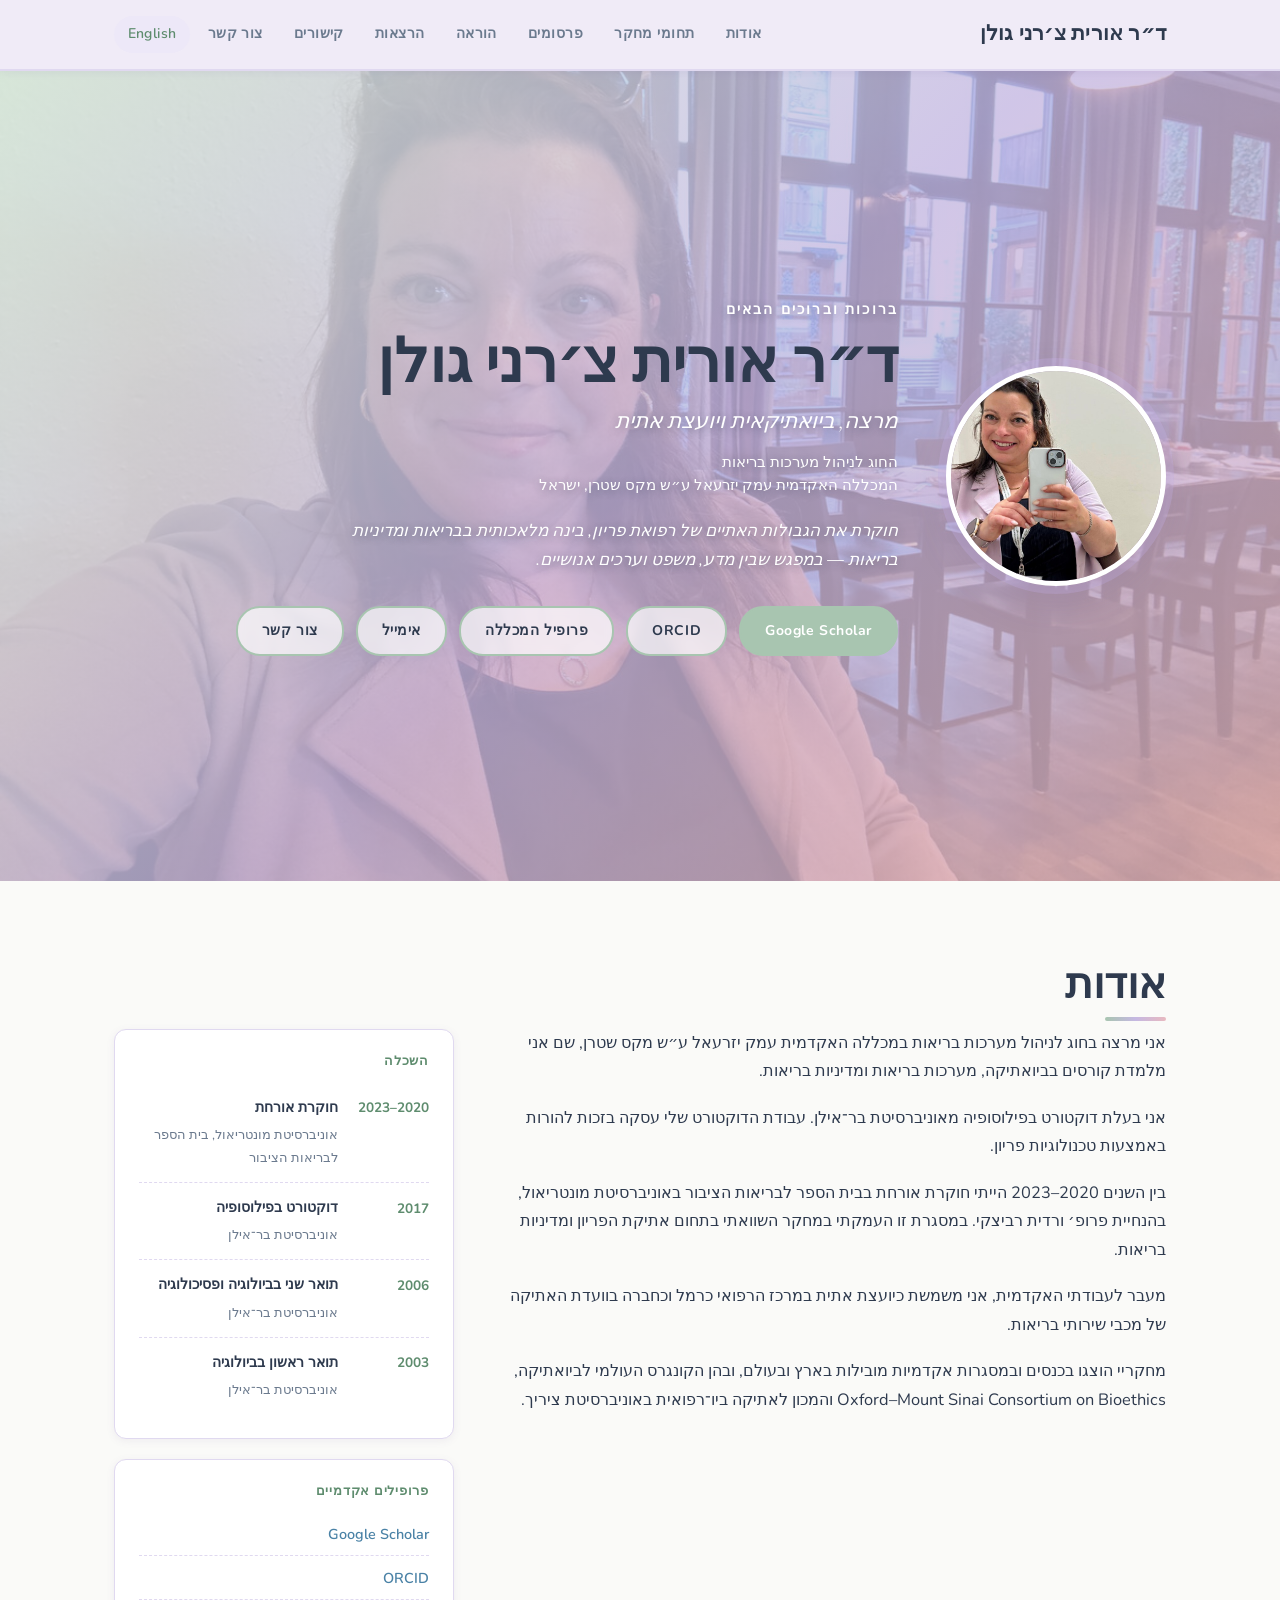
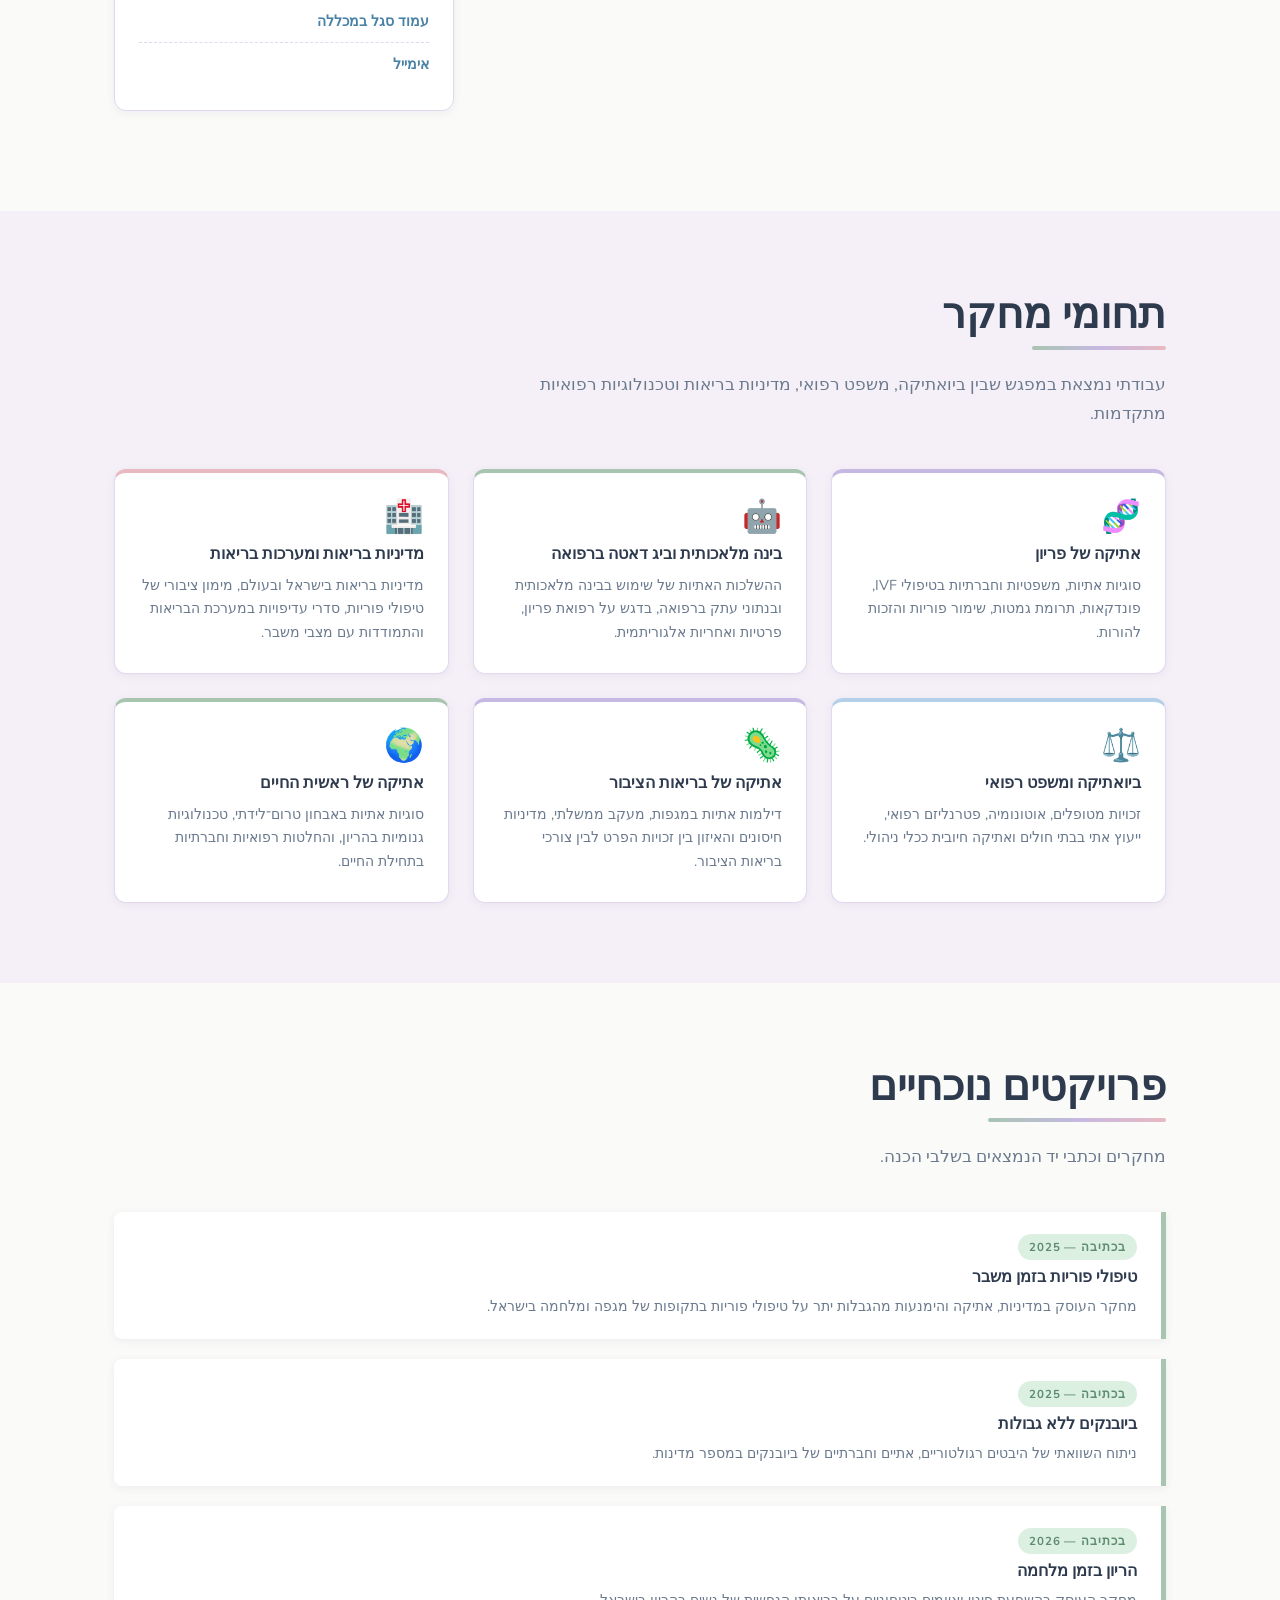
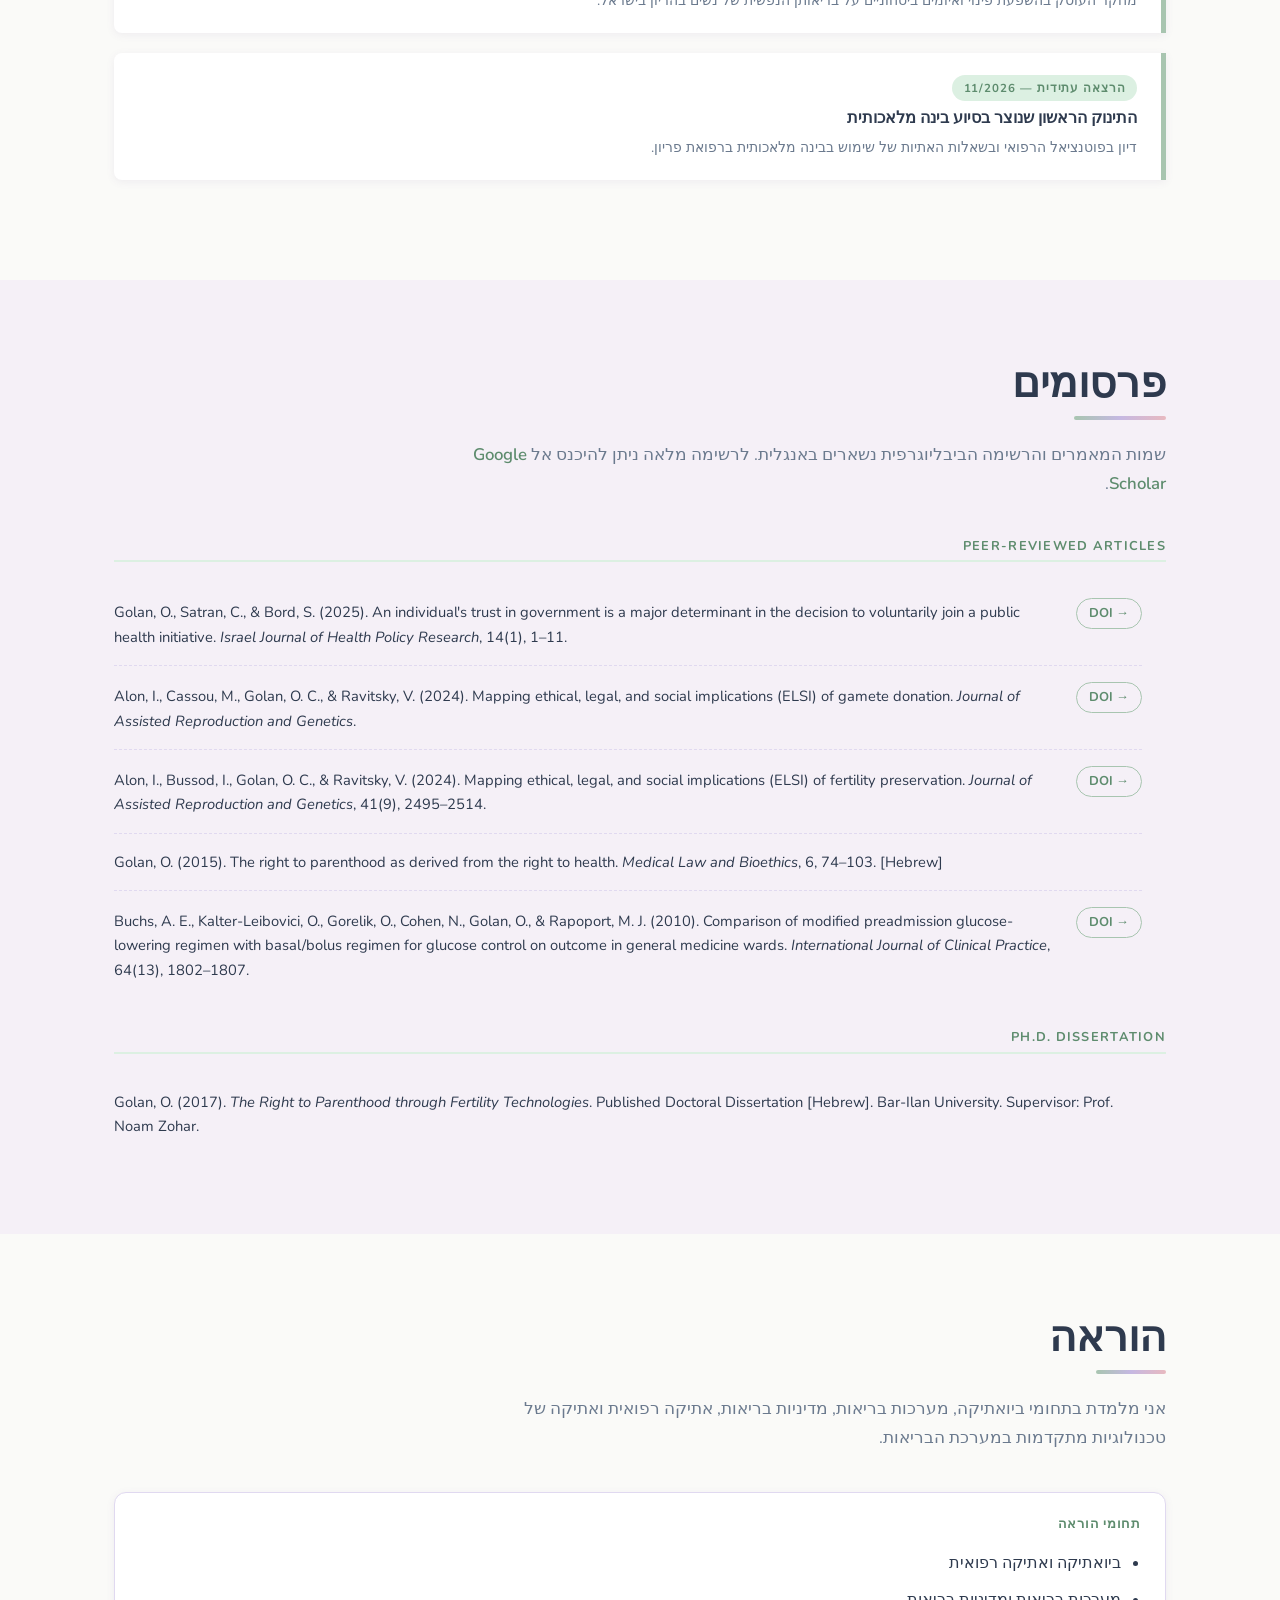
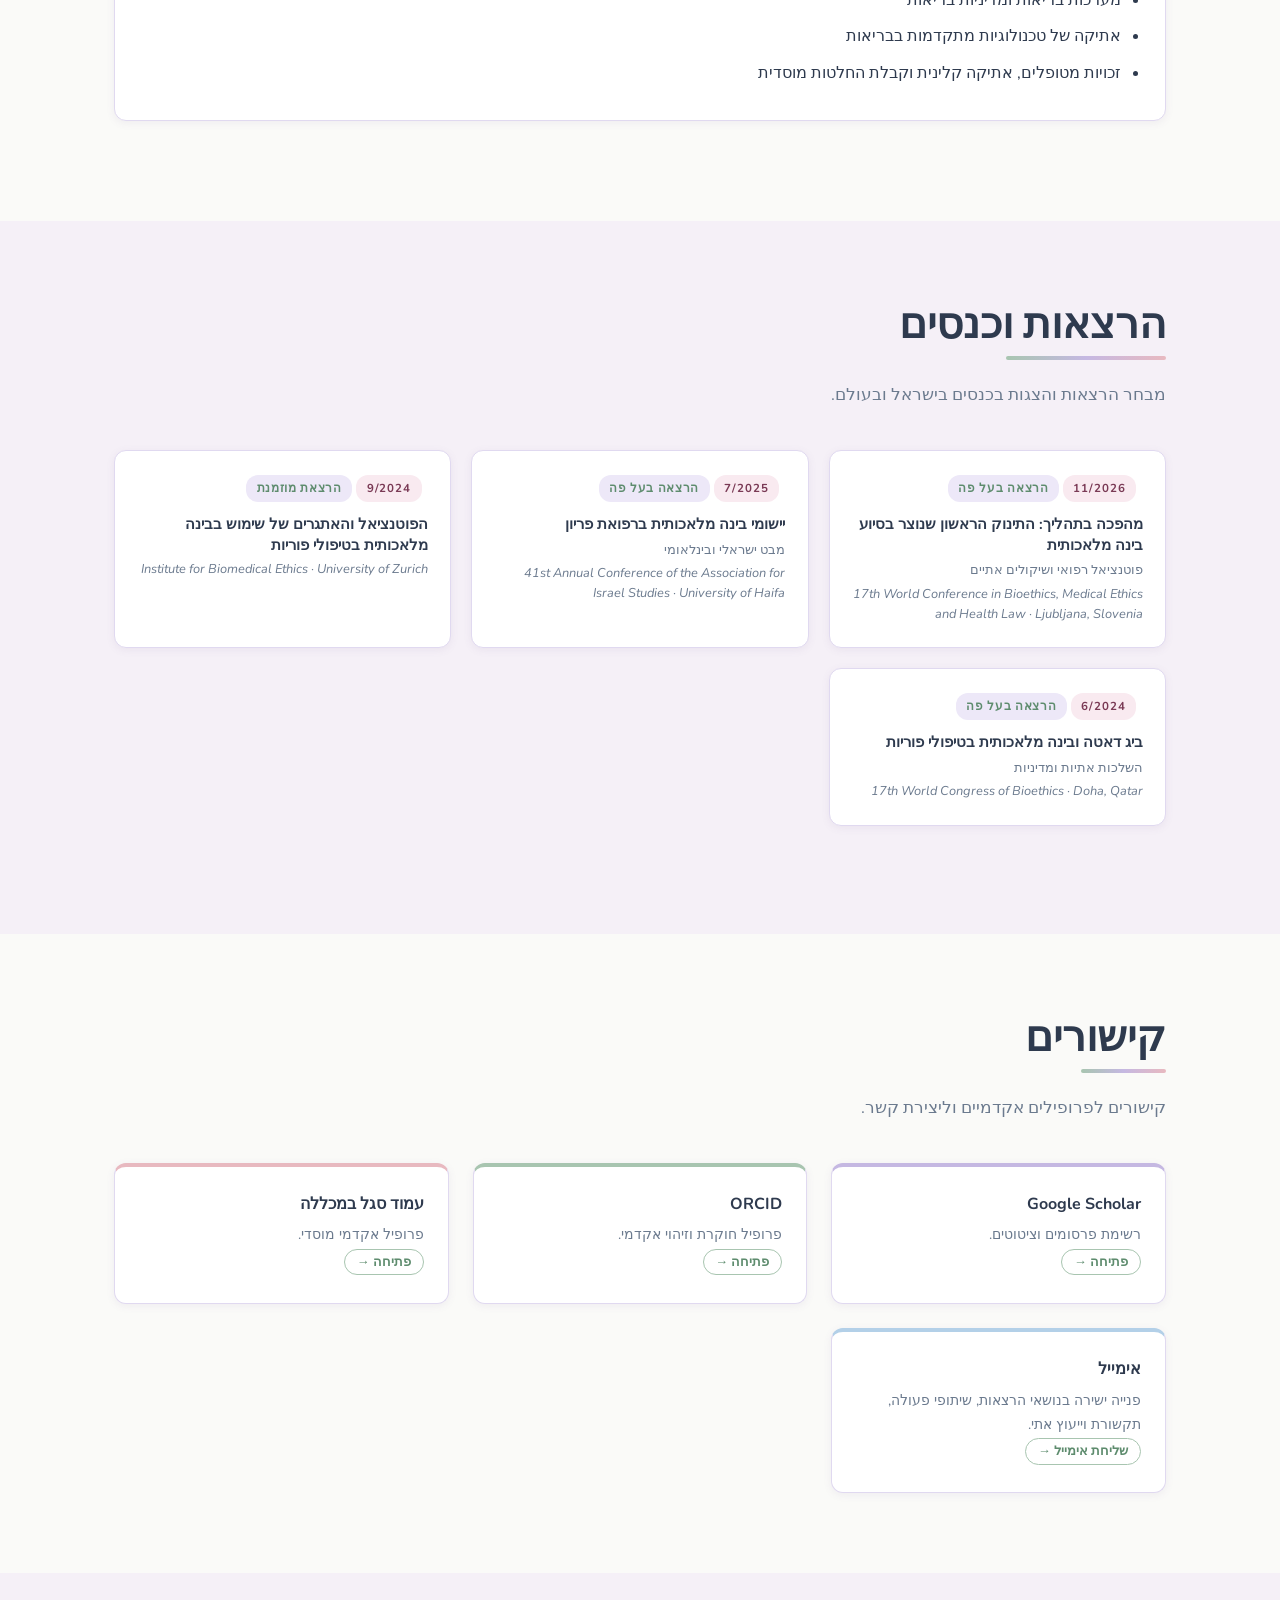
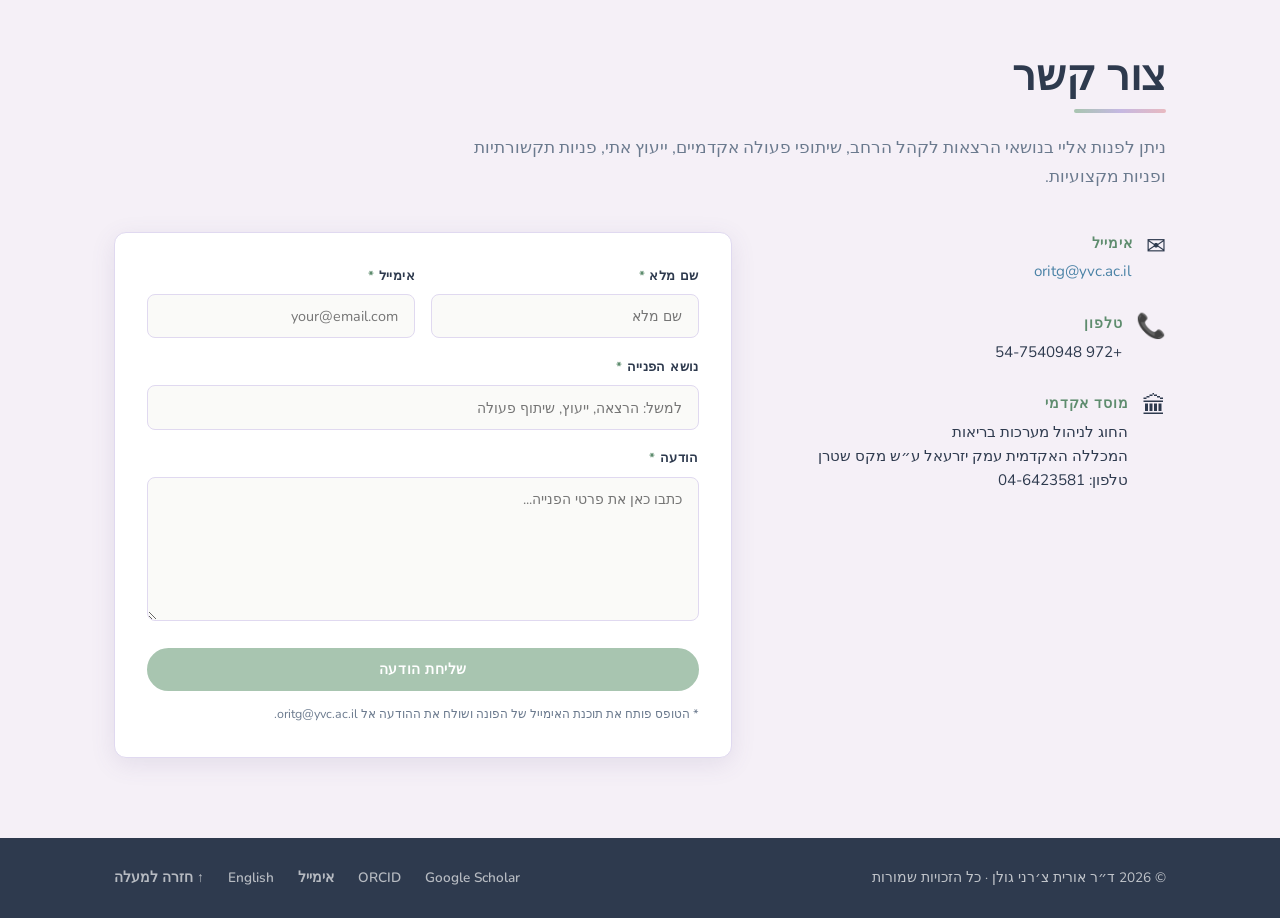
==== commit 0fce2f0a: "Update he.html" ====
--- a/he.html
+++ b/he.html
@@ -23,6 +23,15 @@
 
     .hero {
       background-image: url('hero-bg.jpg');
+    }
+
+    .hero-greeting,
+    .hero-title,
+    .hero-affil,
+    .hero-tagline {
+      color: #ffffff !important;
+      text-shadow: 0 2px 8px rgba(46, 58, 78, 0.45);
+      opacity: 1;
     }
 
     .header-inner,
@@ -69,11 +78,6 @@
       border-right: 4px solid var(--clr-sage);
     }
 
-    .teaching-table thead th,
-    .teaching-table tbody td {
-      text-align: right;
-    }
-
     .pub-list {
       padding-left: 0;
       padding-right: 1.5rem;
@@ -90,15 +94,15 @@
       text-align: right;
     }
 
-    @media (max-width: 640px) {
-      .hero-content {
-        text-align: center;
-      }
-
-      .section-title,
-      .section-lead {
-        text-align: right;
-      }
+    .simple-list {
+      list-style: disc;
+      padding-right: 1.25rem;
+      padding-left: 0;
+      margin-top: 1rem;
+    }
+
+    .simple-list li {
+      margin-bottom: 0.55rem;
     }
   </style>
 </head>
@@ -117,6 +121,7 @@
           <li><a href="#publications">פרסומים</a></li>
           <li><a href="#teaching">הוראה</a></li>
           <li><a href="#talks">הרצאות</a></li>
+          <li><a href="#links">קישורים</a></li>
           <li><a href="#contact">צור קשר</a></li>
           <li><a href="index.html" class="language-link">English</a></li>
         </ul>
@@ -143,9 +148,7 @@
 
         <h1 class="hero-name">ד״ר אורית צ׳רני גולן</h1>
 
-        <p class="hero-title">
-          מרצה, ביואתיקאית ויועצת אתית
-        </p>
+        <p class="hero-title">מרצה, ביואתיקאית ויועצת אתית</p>
 
         <p class="hero-affil">
           החוג לניהול מערכות בריאות<br />
@@ -170,6 +173,7 @@
              target="_blank" rel="noopener noreferrer"
              class="btn btn-outline">פרופיל המכללה</a>
 
+          <a href="mailto:oritg@yvc.ac.il" class="btn btn-outline">אימייל</a>
           <a href="#contact" class="btn btn-outline">צור קשר</a>
         </div>
       </div>
@@ -197,14 +201,12 @@
           <p>
             בין השנים 2020–2023 הייתי חוקרת אורחת בבית הספר לבריאות הציבור
             באוניברסיטת מונטריאול, בהנחיית פרופ׳ ורדית רביצקי. במסגרת זו העמקתי
-            במחקר השוואתי בתחום אתיקת הפריון ומדיניות בריאות בהקשרים משפטיים,
-            תרבותיים וחברתיים שונים.
+            במחקר השוואתי בתחום אתיקת הפריון ומדיניות בריאות.
           </p>
 
           <p>
             מעבר לעבודתי האקדמית, אני משמשת כיועצת אתית במרכז הרפואי כרמל
-            וכחברה בוועדת האתיקה של מכבי שירותי בריאות. עבודתי משלבת ידע אקדמי
-            בביואתיקה עם התמודדות מעשית עם סוגיות קליניות, מוסדיות וחברתיות.
+            וכחברה בוועדת האתיקה של מכבי שירותי בריאות.
           </p>
 
           <p>
@@ -221,18 +223,18 @@
 
             <ul class="edu-list">
               <li>
+                <span class="edu-year">2020–2023</span>
+                <span class="edu-deg">חוקרת אורחת</span>
+                <span class="edu-inst">אוניברסיטת מונטריאול, בית הספר לבריאות הציבור</span>
+              </li>
+
+              <li>
                 <span class="edu-year">2017</span>
                 <span class="edu-deg">דוקטורט בפילוסופיה</span>
                 <span class="edu-inst">אוניברסיטת בר־אילן</span>
               </li>
 
               <li>
-                <span class="edu-year">2023</span>
-                <span class="edu-deg">חוקרת אורחת</span>
-                <span class="edu-inst">אוניברסיטת מונטריאול, בית הספר לבריאות הציבור</span>
-              </li>
-
-              <li>
                 <span class="edu-year">2006</span>
                 <span class="edu-deg">תואר שני בביולוגיה ופסיכולוגיה</span>
                 <span class="edu-inst">אוניברסיטת בר־אילן</span>
@@ -254,22 +256,16 @@
                 <a href="https://scholar.google.com/citations?user=xFIUFrQAAAAJ&hl=en"
                    target="_blank" rel="noopener noreferrer">Google Scholar</a>
               </li>
-
-              <a href="https://scholar.google.com/citations?user=xFIUFrQAAAAJ&hl=en"
-   target="_blank" rel="noopener noreferrer">Google Scholar</a><br />
-
-<a href="https://orcid.org/0000-0003-0497-0111"
-   target="_blank" rel="noopener noreferrer">ORCID</a><br />
-
-<a href="https://www.linkedin.com/in/oritchernygolan"
-   target="_blank" rel="noopener noreferrer">LinkedIn</a><br />
-
-<a href="https://www.facebook.com/orit.golan.14"
-   target="_blank" rel="noopener noreferrer">Facebook</a>
-
+              <li>
+                <a href="https://orcid.org/0000-0003-0497-0111"
+                   target="_blank" rel="noopener noreferrer">ORCID</a>
+              </li>
               <li>
                 <a href="https://yedion.yvc.ac.il/yedion/fireflyweb.aspx?prgname=Show_Teacher_Card&arguments=-N2579,-AE,-N9998"
                    target="_blank" rel="noopener noreferrer">עמוד סגל במכללה</a>
+              </li>
+              <li>
+                <a href="mailto:oritg@yvc.ac.il">אימייל</a>
               </li>
             </ul>
           </div>
@@ -409,7 +405,7 @@
 
         <li class="pub-item">
           <p class="pub-ref">
-            Golan, O., Satran, C., & Bord, S. (2025). An individual's trust in government
+            Golan, O., Satran, C., &amp; Bord, S. (2025). An individual's trust in government
             is a major determinant in the decision to voluntarily join a public health initiative.
             <em>Israel Journal of Health Policy Research</em>, 14(1), 1–11.
           </p>
@@ -419,7 +415,7 @@
 
         <li class="pub-item">
           <p class="pub-ref">
-            Alon, I., Cassou, M., Golan, O. C., & Ravitsky, V. (2024). Mapping ethical,
+            Alon, I., Cassou, M., Golan, O. C., &amp; Ravitsky, V. (2024). Mapping ethical,
             legal, and social implications (ELSI) of gamete donation.
             <em>Journal of Assisted Reproduction and Genetics</em>.
           </p>
@@ -429,7 +425,7 @@
 
         <li class="pub-item">
           <p class="pub-ref">
-            Alon, I., Bussod, I., Golan, O. C., & Ravitsky, V. (2024). Mapping ethical,
+            Alon, I., Bussod, I., Golan, O. C., &amp; Ravitsky, V. (2024). Mapping ethical,
             legal, and social implications (ELSI) of fertility preservation.
             <em>Journal of Assisted Reproduction and Genetics</em>, 41(9), 2495–2514.
           </p>
@@ -447,7 +443,7 @@
         <li class="pub-item">
           <p class="pub-ref">
             Buchs, A. E., Kalter-Leibovici, O., Gorelik, O., Cohen, N., Golan, O.,
-            & Rapoport, M. J. (2010). Comparison of modified preadmission glucose-lowering
+            &amp; Rapoport, M. J. (2010). Comparison of modified preadmission glucose-lowering
             regimen with basal/bolus regimen for glucose control on outcome in general medicine wards.
             <em>International Journal of Clinical Practice</em>, 64(13), 1802–1807.
           </p>
@@ -477,60 +473,18 @@
       <h2 class="section-title">הוראה</h2>
 
       <p class="section-lead">
-        אני מלמדת במוסדות אקדמיים בישראל בתחומי ביואתיקה, מערכות בריאות,
-        מדיניות בריאות ואתיקה רפואית.
-      </p>
-
-      <h3 class="teaching-inst">המכללה האקדמית עמק יזרעאל ע״ש מקס שטרן</h3>
-
-      <div class="table-wrap">
-        <table class="teaching-table">
-          <thead>
-            <tr>
-              <th>קורס</th>
-              <th>רמה</th>
-              <th>סוג</th>
-              <th>שנים</th>
-            </tr>
-          </thead>
-
-          <tbody>
-            <tr>
-              <td>תכנון וכתיבת ניירות מדיניות בריאות</td>
-              <td>תואר שני</td>
-              <td>חובה</td>
-              <td>2022–היום</td>
-            </tr>
-
-            <tr>
-              <td>מערכות בריאות בישראל ובעולם</td>
-              <td>תואר ראשון</td>
-              <td>חובה</td>
-              <td>2021–היום</td>
-            </tr>
-
-            <tr>
-              <td>מדיניות בריאות בישראל</td>
-              <td>תואר ראשון</td>
-              <td>סמינר</td>
-              <td>2019–היום</td>
-            </tr>
-
-            <tr>
-              <td>אתיקה של טכנולוגיות מתקדמות</td>
-              <td>תואר ראשון</td>
-              <td>בחירה</td>
-              <td>2019–היום</td>
-            </tr>
-
-            <tr>
-              <td>אתיקה במערכת הבריאות</td>
-              <td>תואר ראשון</td>
-              <td>חובה</td>
-              <td>2015–היום</td>
-            </tr>
-          </tbody>
-        </table>
+        אני מלמדת בתחומי ביואתיקה, מערכות בריאות, מדיניות בריאות,
+        אתיקה רפואית ואתיקה של טכנולוגיות מתקדמות במערכת הבריאות.
+      </p>
+
+      <div class="card">
+        <h3 class="card-title">תחומי הוראה</h3>
+        <ul class="simple-list">
+          <li>ביואתיקה ואתיקה רפואית</li>
+          <li>מערכות בריאות ומדיניות בריאות</li>
+          <li>אתיקה של טכנולוגיות מתקדמות בבריאות</li>
+          <li>זכויות מטופלים, אתיקה קלינית וקבלת החלטות מוסדית</li>
+        </ul>
       </div>
 
     </div>
@@ -581,14 +535,50 @@
     </div>
   </section>
 
-  <section class="section" id="contact">
+  <section class="section" id="links">
+    <div class="container">
+      <h2 class="section-title">קישורים</h2>
+
+      <p class="section-lead">
+        קישורים לפרופילים אקדמיים וליצירת קשר.
+      </p>
+
+      <div class="interests-grid">
+        <div class="interest-card">
+          <h3>Google Scholar</h3>
+          <p>רשימת פרסומים וציטוטים.</p>
+          <a href="https://scholar.google.com/citations?user=xFIUFrQAAAAJ&hl=en"
+             target="_blank" rel="noopener noreferrer" class="pub-doi">פתיחה →</a>
+        </div>
+
+        <div class="interest-card">
+          <h3>ORCID</h3>
+          <p>פרופיל חוקרת וזיהוי אקדמי.</p>
+          <a href="https://orcid.org/0000-0003-0497-0111"
+             target="_blank" rel="noopener noreferrer" class="pub-doi">פתיחה →</a>
+        </div>
+
+        <div class="interest-card">
+          <h3>עמוד סגל במכללה</h3>
+          <p>פרופיל אקדמי מוסדי.</p>
+          <a href="https://yedion.yvc.ac.il/yedion/fireflyweb.aspx?prgname=Show_Teacher_Card&arguments=-N2579,-AE,-N9998"
+             target="_blank" rel="noopener noreferrer" class="pub-doi">פתיחה →</a>
+        </div>
+
+        <div class="interest-card">
+          <h3>אימייל</h3>
+          <p>פנייה ישירה בנושאי הרצאות, שיתופי פעולה, תקשורת וייעוץ אתי.</p>
+          <a href="mailto:oritg@yvc.ac.il" class="pub-doi">שליחת אימייל →</a>
+        </div>
+      </div>
+
+    </div>
+  </section>
+
+  <section class="section section-alt" id="contact">
     <div class="container">
       <h2 class="section-title">צור קשר</h2>
-שם מלא
-אימייל
-נושא הפנייה
-הודעה
-שליחת הודעה
+
       <p class="section-lead">
         ניתן לפנות אליי בנושאי הרצאות לקהל הרחב, שיתופי פעולה אקדמיים,
         ייעוץ אתי, פניות תקשורתיות ופניות מקצועיות.
@@ -597,6 +587,14 @@
       <div class="contact-grid">
 
         <div class="contact-info">
+
+          <div class="contact-block">
+            <span class="contact-icon">✉</span>
+            <div>
+              <strong>אימייל</strong>
+              <p><a href="mailto:oritg@yvc.ac.il">oritg@yvc.ac.il</a></p>
+            </div>
+          </div>
 
           <div class="contact-block">
             <span class="contact-icon">📞</span>
@@ -618,74 +616,44 @@
             </div>
           </div>
 
-          <div class="contact-block">
-            <span class="contact-icon">🎤</span>
-            <div>
-              <strong>פניות לקהל הרחב</strong>
-              <p>
-                הרצאות בנושאי אתיקה רפואית, בינה מלאכותית בבריאות,
-                רפואת פריון, מדיניות בריאות וזכויות מטופלים.
-              </p>
-            </div>
-          </div>
-
-          <div class="contact-block">
-            <span class="contact-icon">🔗</span>
-            <div>
-              <strong>פרופילים אקדמיים</strong>
-              <p>
-                <a href="https://scholar.google.com/citations?user=xFIUFrQAAAAJ&hl=en"
-                   target="_blank" rel="noopener noreferrer">Google Scholar</a><br />
-                <a href="https://orcid.org/0000-0003-0497-0111"
-                   target="_blank" rel="noopener noreferrer">ORCID</a>
-              </p>
-            </div>
-          </div>
-
-        </div>
- <div class="contact-form-wrap">
-  <h3 class="card-title">פנייה לקהל הרחב</h3>
-
-  <p>
-    ניתן לפנות אליי בנושאי הרצאות, ייעוץ אתי, שיתופי פעולה אקדמיים,
-    פניות תקשורתיות ופניות מקצועיות.
-  </p>
-
-  <p>
-    <strong>טלפון:</strong><br />
-    54-7540948 +972
-  </p>
-
-  <p>
-    <strong>רשתות חברתיות:</strong><br />
-    <a href="https://www.linkedin.com/in/oritchernygolan"
-       target="_blank" rel="noopener noreferrer">LinkedIn</a><br />
-
-    <a href="https://www.facebook.com/orit.golan.14"
-       target="_blank" rel="noopener noreferrer">Facebook</a>
-  </p>
-</div>
+          
+
+        </div>
+
+        <div class="contact-form-wrap">
+          <form
+            class="contact-form"
+            action="mailto:oritg@yvc.ac.il"
+            method="POST"
+            enctype="text/plain"
+          >
+            <div class="form-row">
+              <div class="form-group">
+                <label for="name">שם מלא <span class="req">*</span></label>
+                <input type="text" id="name" name="שם מלא" placeholder="שם מלא" required />
+              </div>
+
               <div class="form-group">
                 <label for="email">אימייל <span class="req">*</span></label>
-                <input type="email" id="email" name="email" placeholder="your@email.com" required />
+                <input type="email" id="email" name="אימייל" placeholder="your@email.com" required />
               </div>
             </div>
 
             <div class="form-group">
               <label for="subject">נושא הפנייה <span class="req">*</span></label>
-              <input type="text" id="subject" name="subject" placeholder="למשל: הרצאה, ייעוץ, שיתוף פעולה" required />
+              <input type="text" id="subject" name="נושא" placeholder="למשל: הרצאה, ייעוץ, שיתוף פעולה" required />
             </div>
 
             <div class="form-group">
               <label for="message">הודעה <span class="req">*</span></label>
-              <textarea id="message" name="message" rows="6"
+              <textarea id="message" name="הודעה" rows="6"
                         placeholder="כתבו כאן את פרטי הפנייה..." required></textarea>
             </div>
 
             <button type="submit" class="btn btn-primary btn-full">שליחת הודעה</button>
 
             <p class="form-note">
-              * שדות חובה. הפרטים ישמשו רק לצורך מענה לפנייה.
+              * הטופס פותח את תוכנת האימייל של הפונה ושולח את ההודעה אל oritg@yvc.ac.il.
             </p>
           </form>
         </div>
@@ -698,7 +666,7 @@
     <div class="container footer-inner">
 
       <p class="footer-copy">
-        &copy; <span id="year">2025</span> ד״ר אורית צ׳רני גולן · כל הזכויות שמורות
+        &copy; <span id="year">2026</span> ד״ר אורית צ׳רני גולן · כל הזכויות שמורות
       </p>
 
       <div class="footer-links">
@@ -706,6 +674,7 @@
            target="_blank" rel="noopener noreferrer">Google Scholar</a>
         <a href="https://orcid.org/0000-0003-0497-0111"
            target="_blank" rel="noopener noreferrer">ORCID</a>
+        <a href="mailto:oritg@yvc.ac.il">אימייל</a>
         <a href="index.html">English</a>
         <a href="#top">↑ חזרה למעלה</a>
       </div>
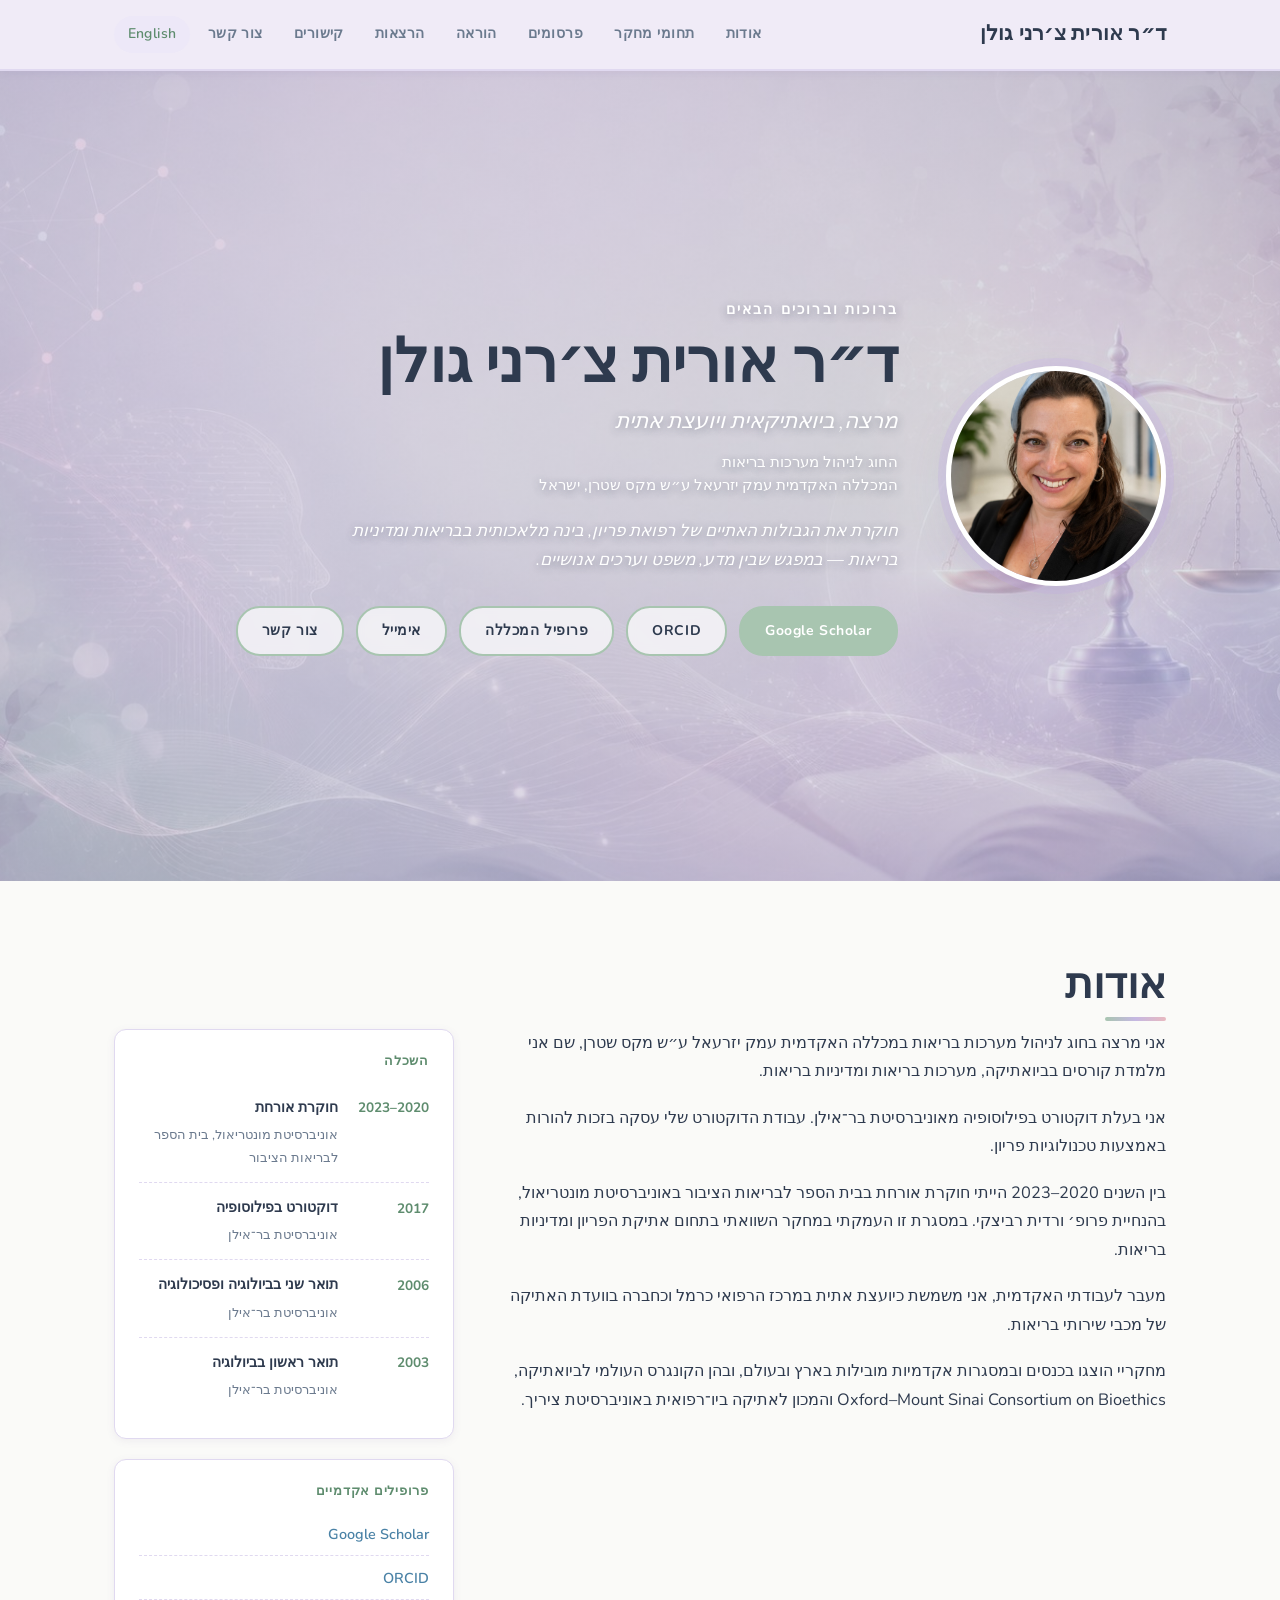
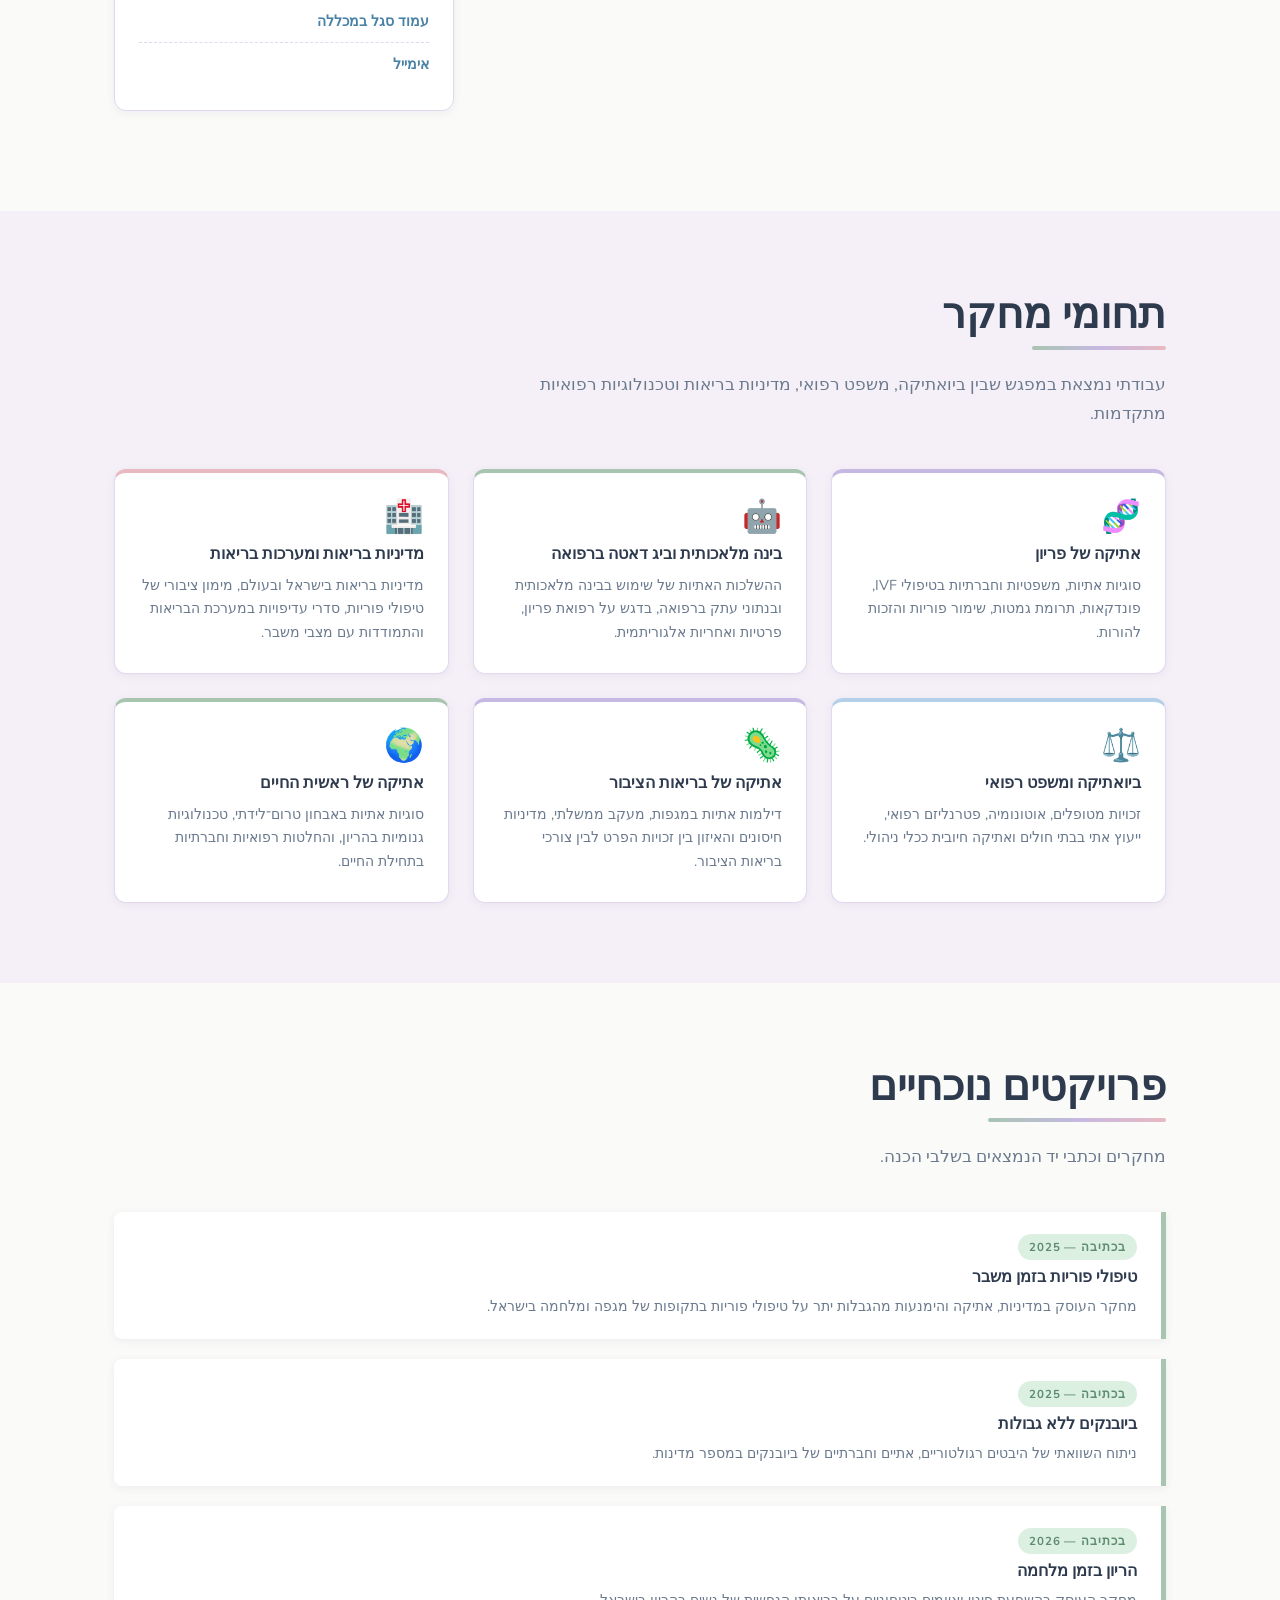
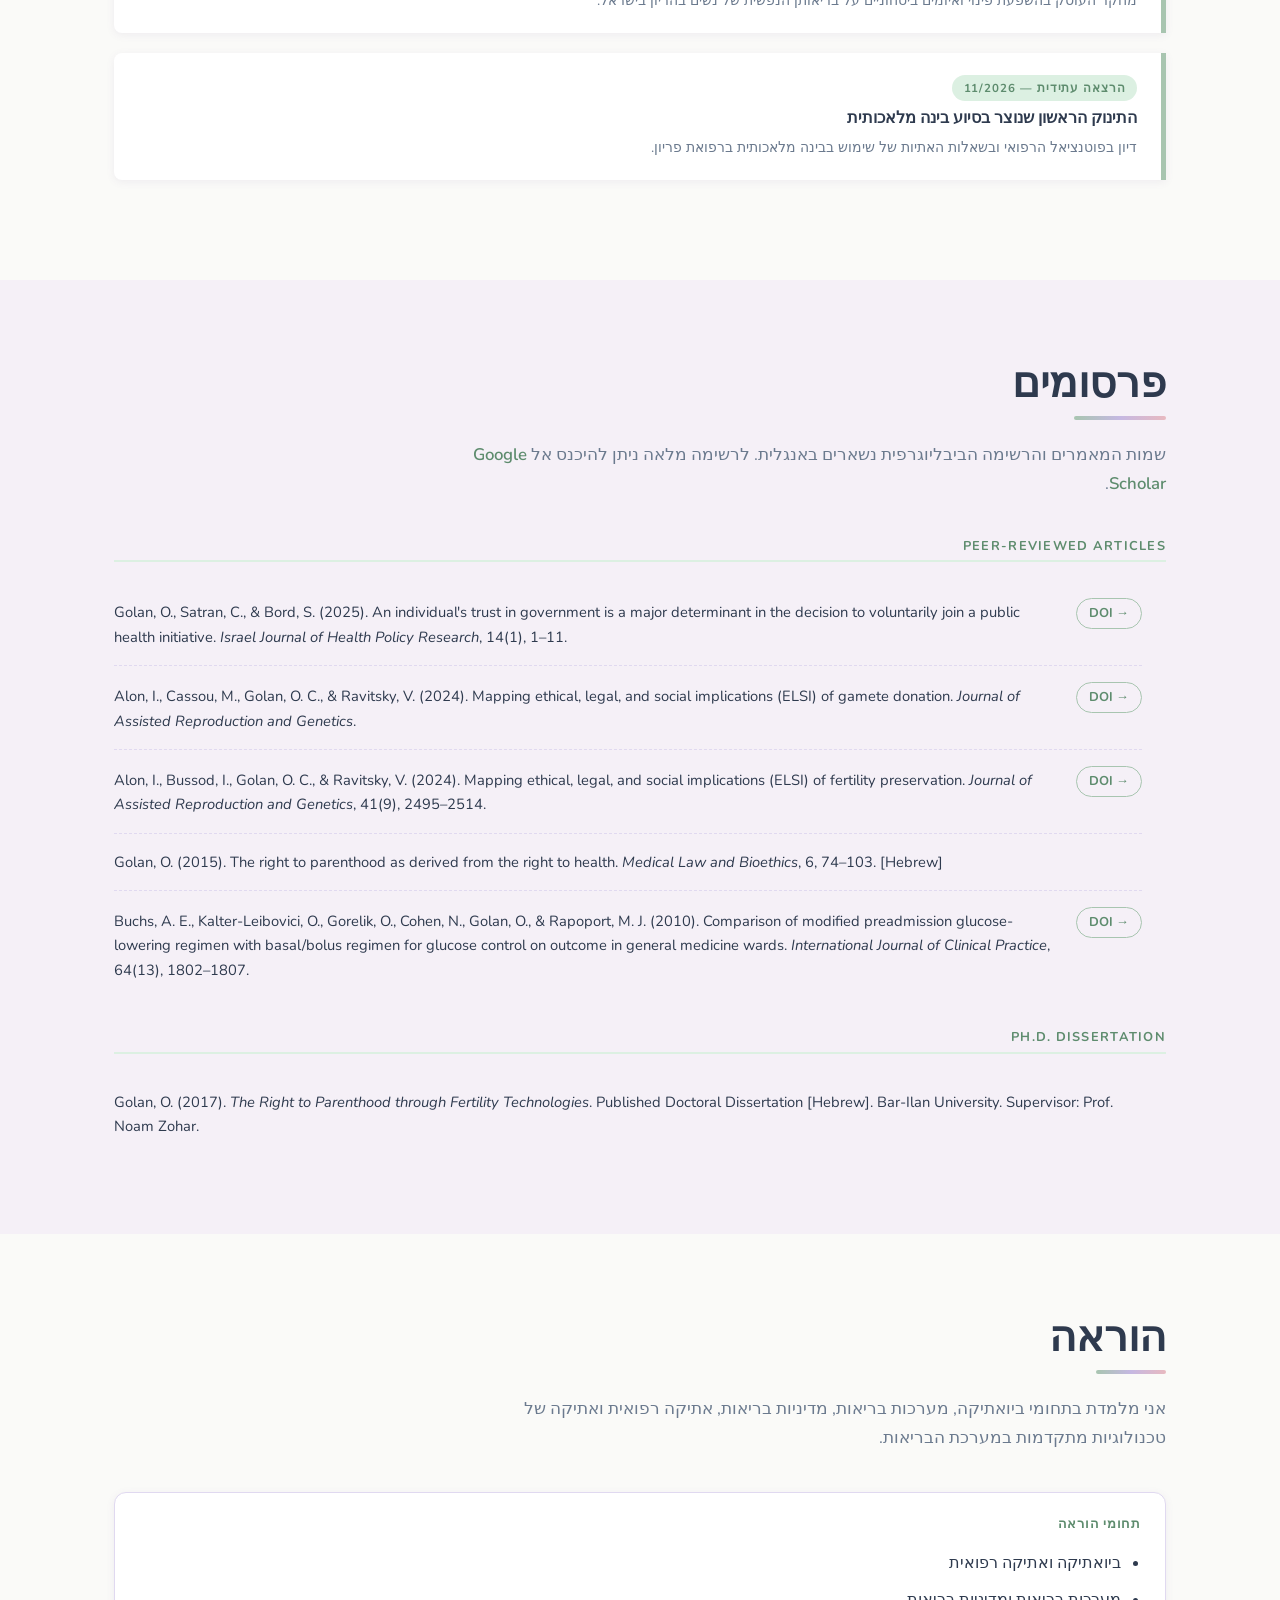
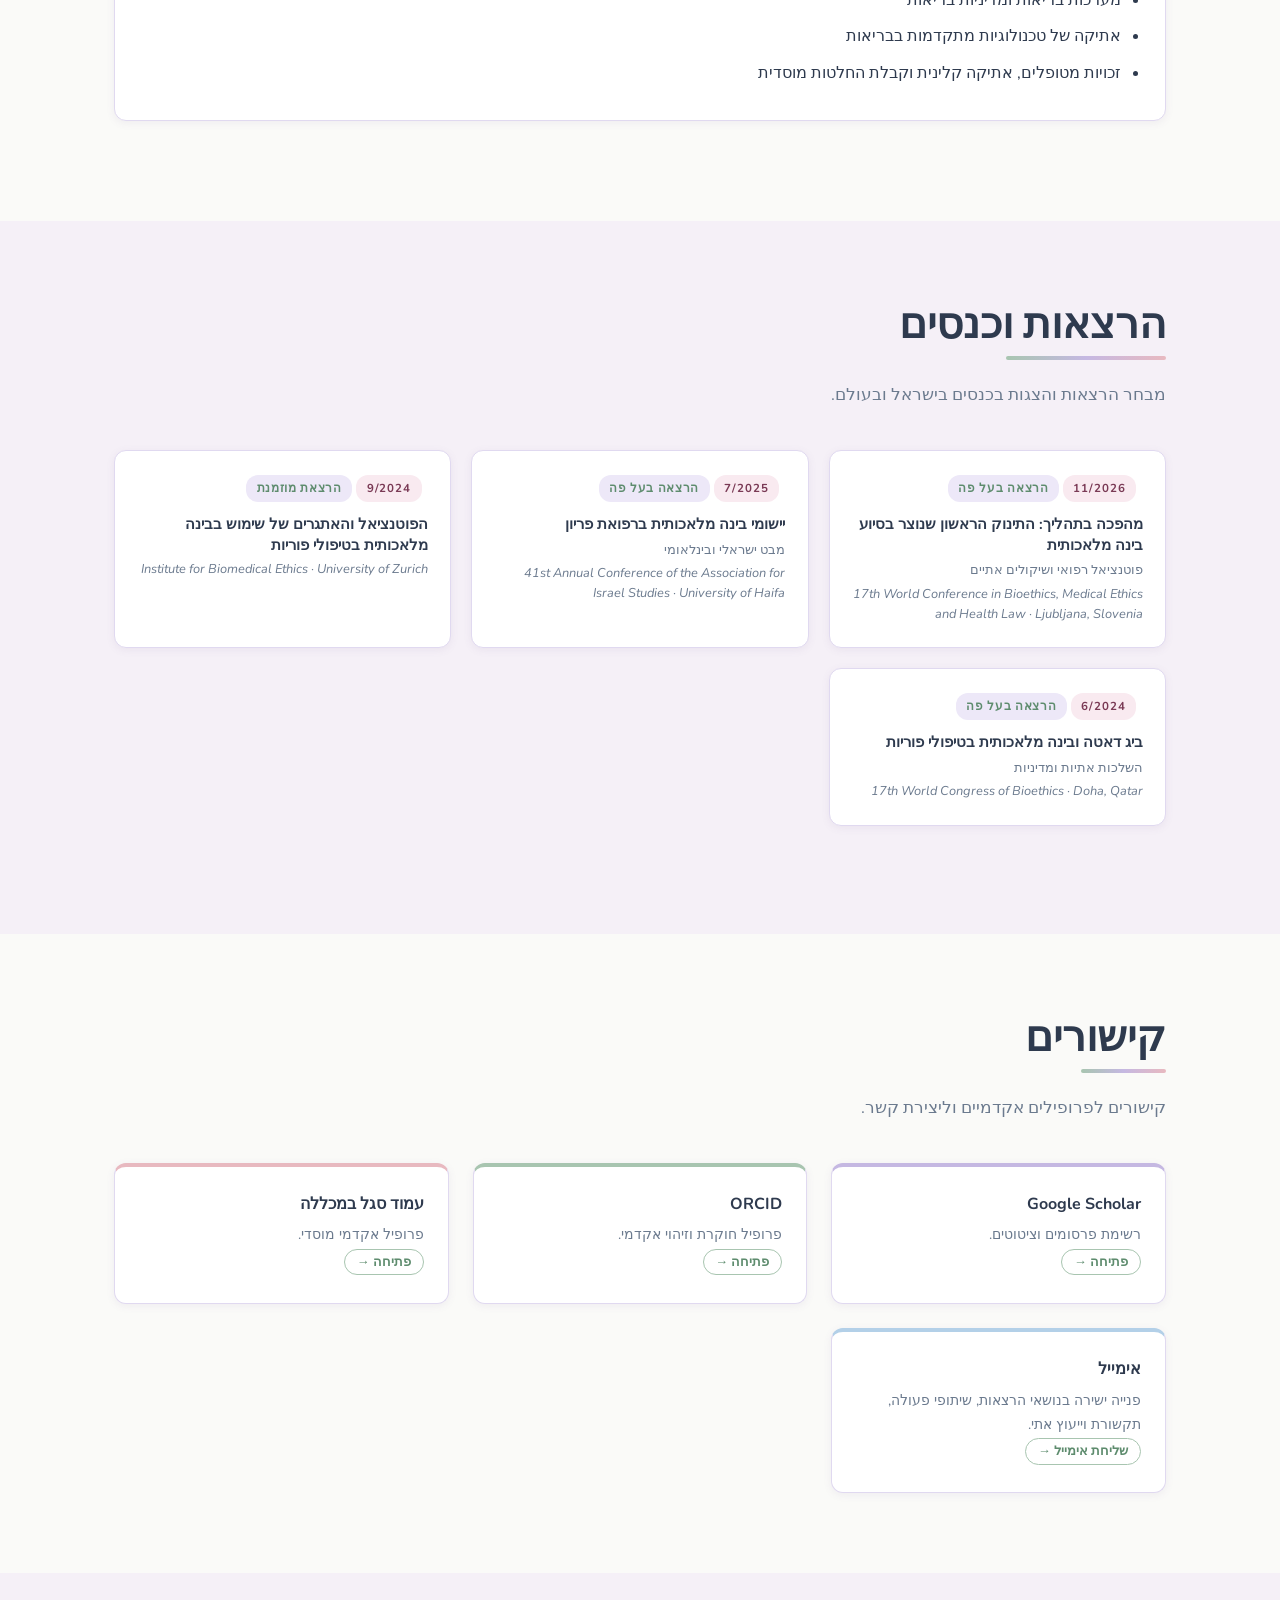
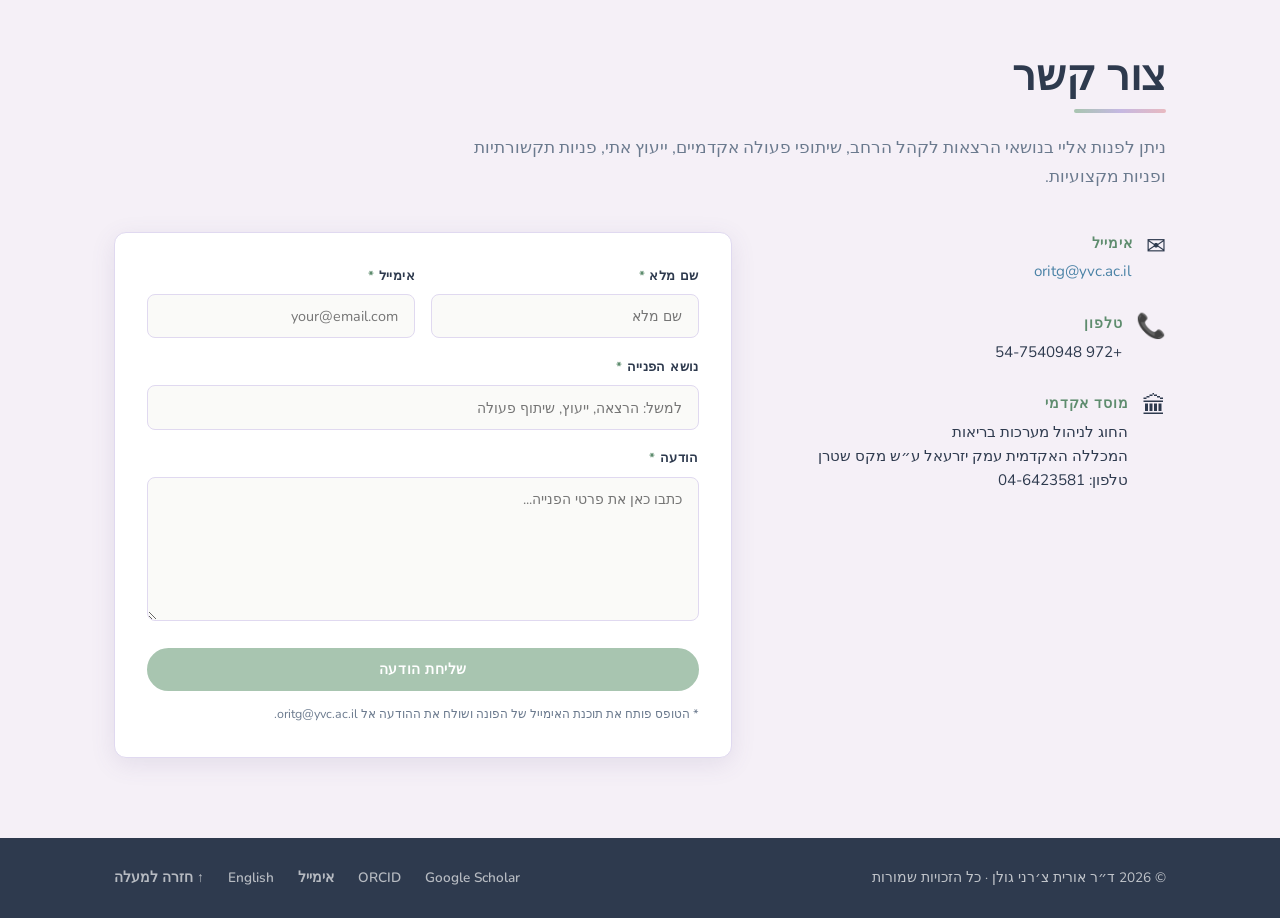
==== commit 8dd2ce43: "Add files via upload" ====
--- a/he.html
+++ b/he.html
@@ -14,6 +14,7 @@
   <link href="https://fonts.googleapis.com/css2?family=Cormorant+Garamond:ital,wght@0,400;0,600;0,700;1,400&family=Nunito:wght@300;400;500;600&display=swap" rel="stylesheet" />
 
   <link rel="stylesheet" href="style.css" />
+  <link rel="preload" as="image" href="back_2026.jpg" />
 
   <style>
     body {
@@ -22,7 +23,7 @@
     }
 
     .hero {
-      background-image: url('hero-bg.jpg');
+      background-image: url('back_2026.jpg');
     }
 
     .hero-greeting,
@@ -104,6 +105,45 @@
     .simple-list li {
       margin-bottom: 0.55rem;
     }
+
+    /* 2026 Hebrew page image fixes */
+    .hero {
+      background-image: url('back_2026.jpg') !important;
+      background-size: cover;
+      background-position: center center;
+      background-repeat: no-repeat;
+    }
+
+    .hero-overlay {
+      background: linear-gradient(
+        90deg,
+        rgba(205, 185, 210, 0.58),
+        rgba(185, 207, 214, 0.50)
+      );
+    }
+
+    .hero-content {
+      direction: rtl;
+    }
+
+    .hero-photo-wrap {
+      order: 1;
+    }
+
+    .hero-text {
+      order: 2;
+      text-align: right;
+    }
+
+    .hero-photo {
+      object-fit: cover;
+      object-position: center center;
+    }
+
+    .hero-name {
+      color: #2e3a4e !important;
+      text-shadow: none;
+    }
   </style>
 </head>
 
@@ -123,7 +163,7 @@
           <li><a href="#talks">הרצאות</a></li>
           <li><a href="#links">קישורים</a></li>
           <li><a href="#contact">צור קשר</a></li>
-          <li><a href="index.html" class="language-link">English</a></li>
+          <li><a href="index_new_2026.html" class="language-link">English</a></li>
         </ul>
       </nav>
 
@@ -137,7 +177,7 @@
 
       <div class="hero-photo-wrap">
         <img
-          src="profile.jpg"
+          src="orit-profile-2026.png.jpg?v=2026"
           alt="דיוקן של ד״ר אורית צ׳רני גולן"
           class="hero-photo"
         />
@@ -675,7 +715,7 @@
         <a href="https://orcid.org/0000-0003-0497-0111"
            target="_blank" rel="noopener noreferrer">ORCID</a>
         <a href="mailto:oritg@yvc.ac.il">אימייל</a>
-        <a href="index.html">English</a>
+        <a href="index_new_2026.html">English</a>
         <a href="#top">↑ חזרה למעלה</a>
       </div>
 
@@ -683,4 +723,4 @@
   </footer>
 
 </body>
-</html>
+</html>
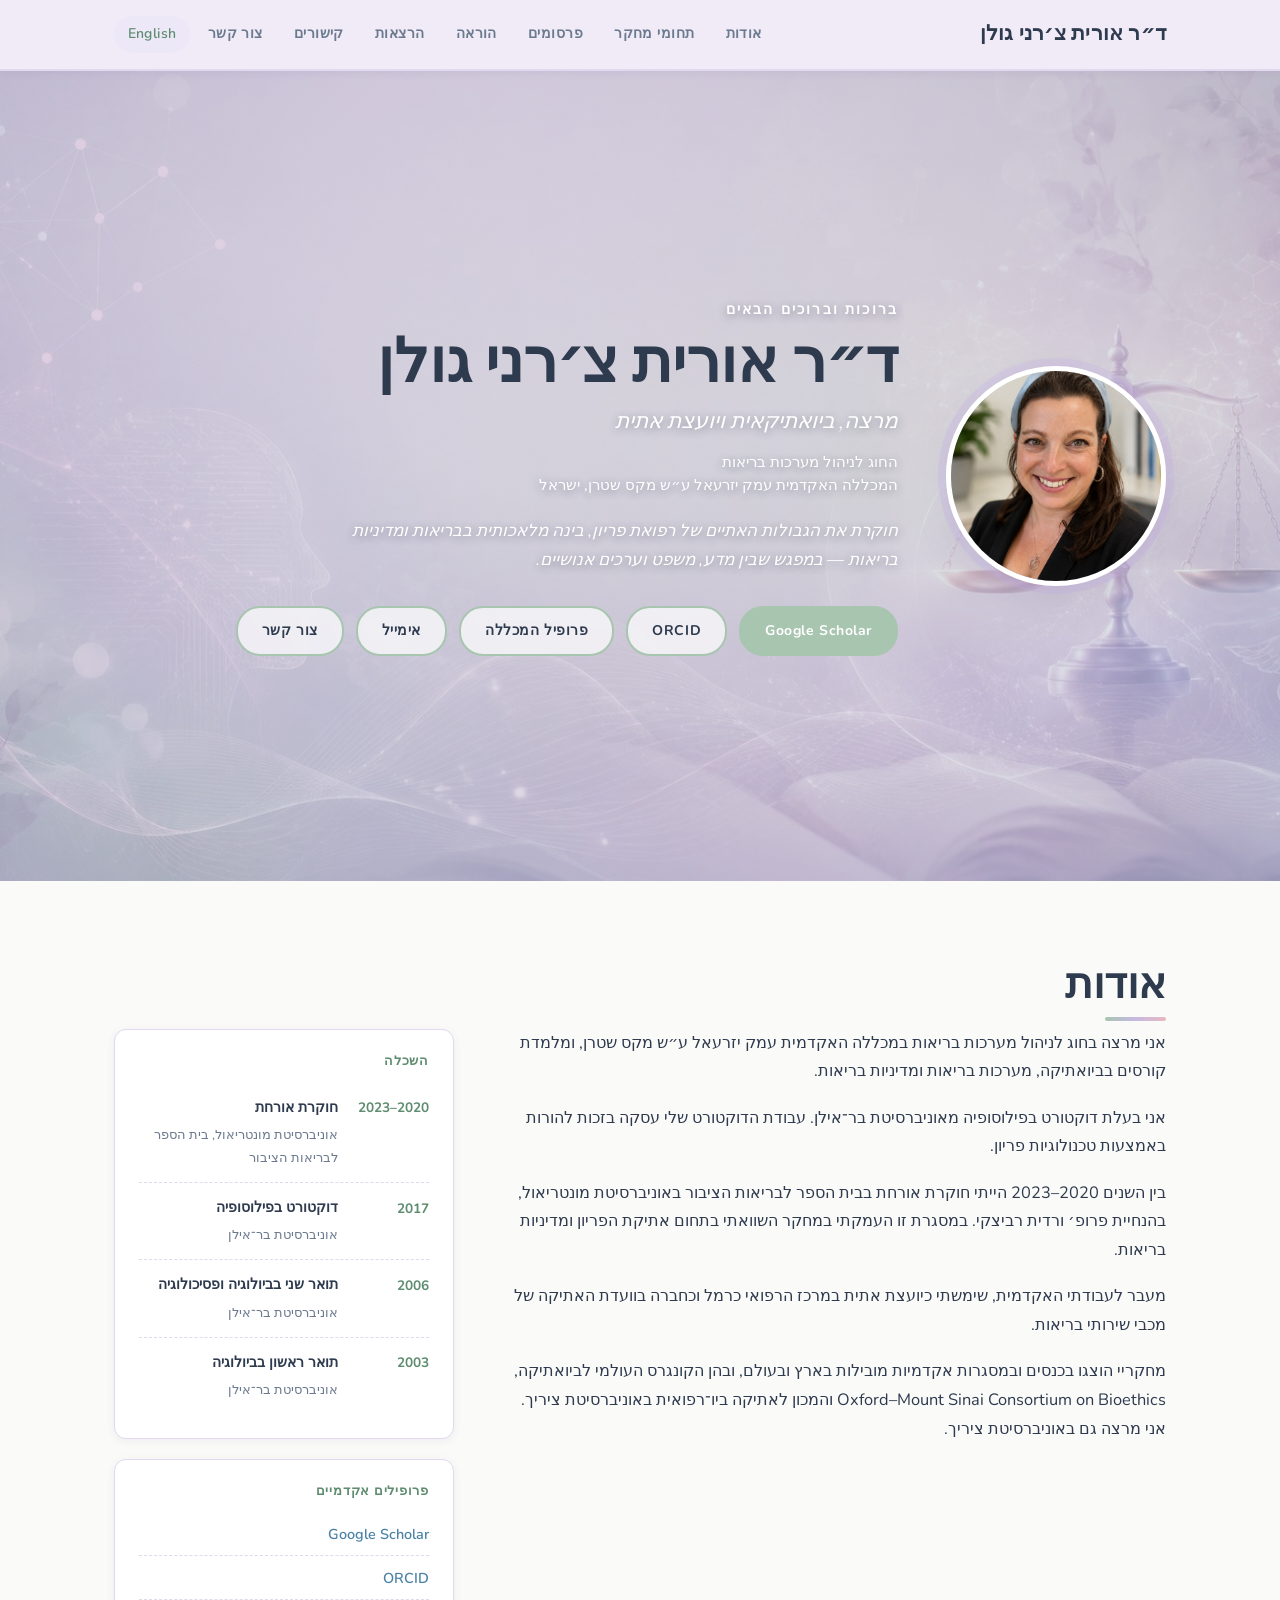
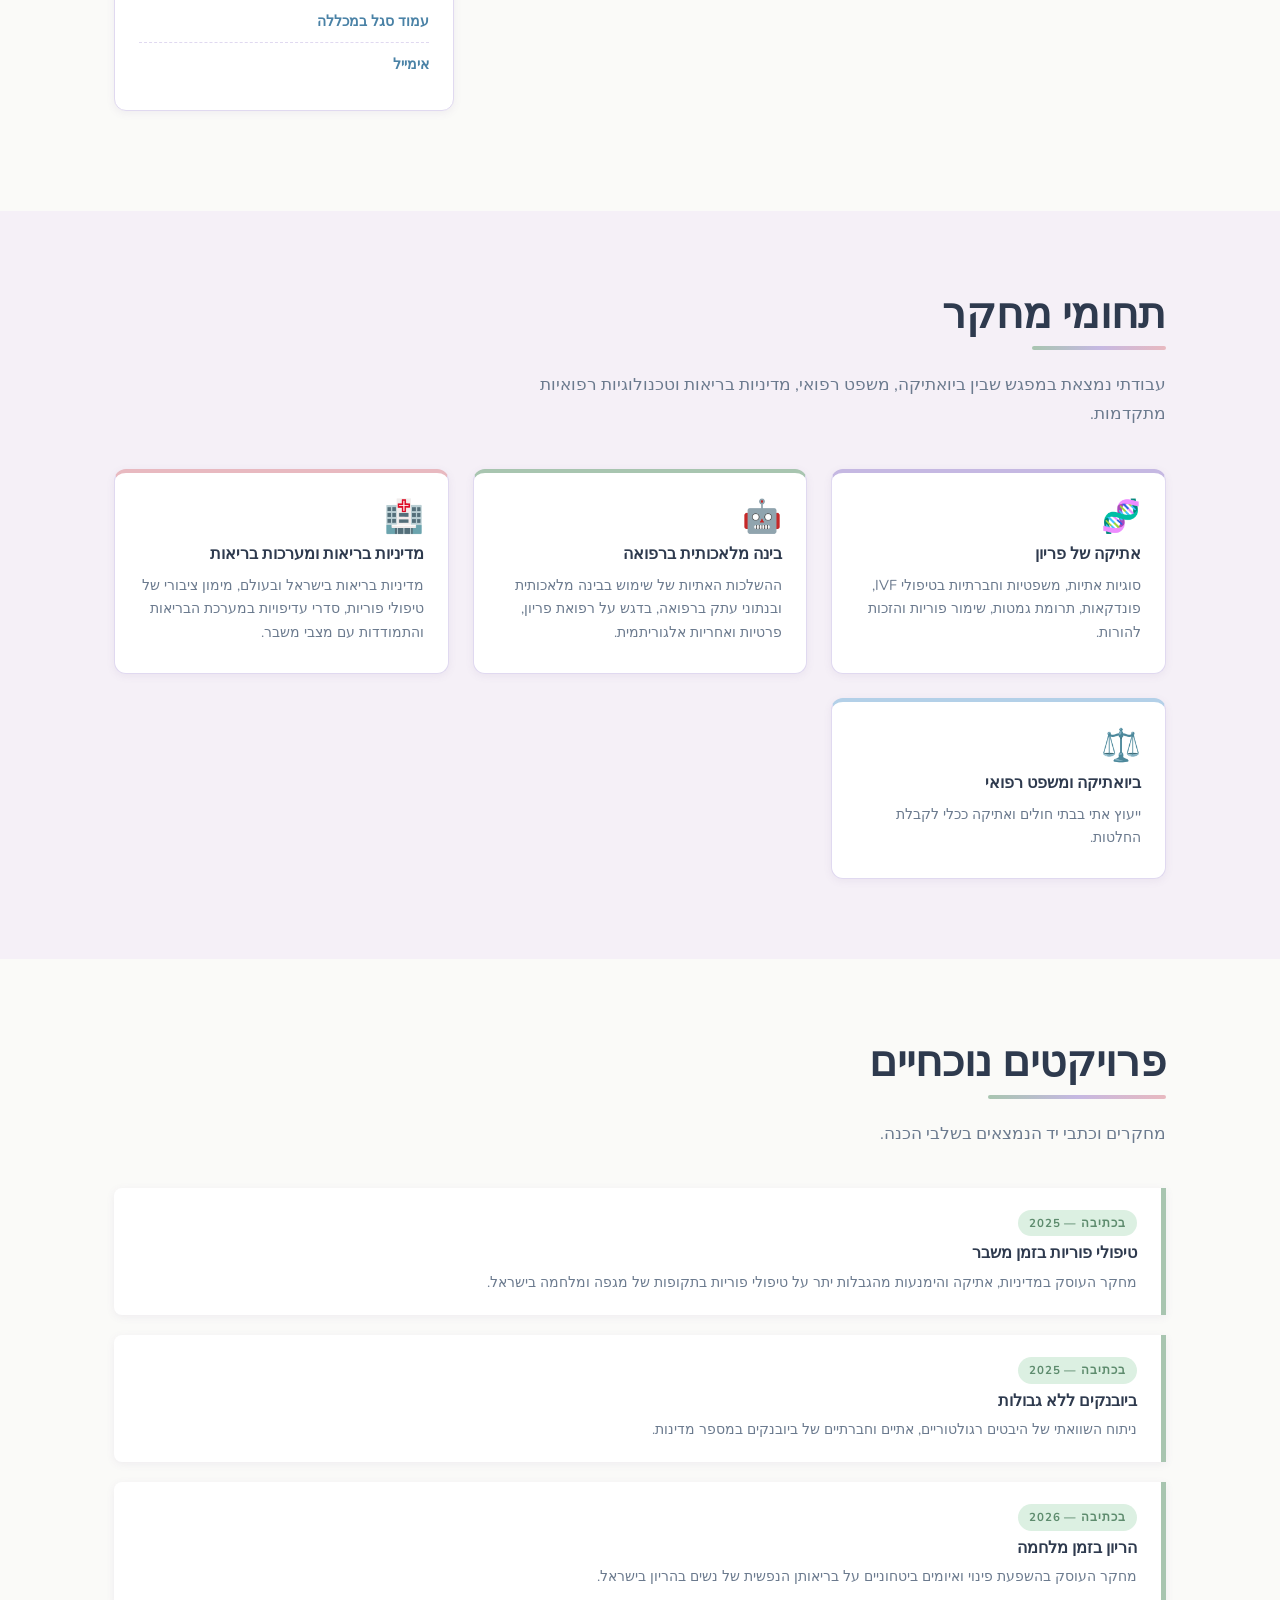
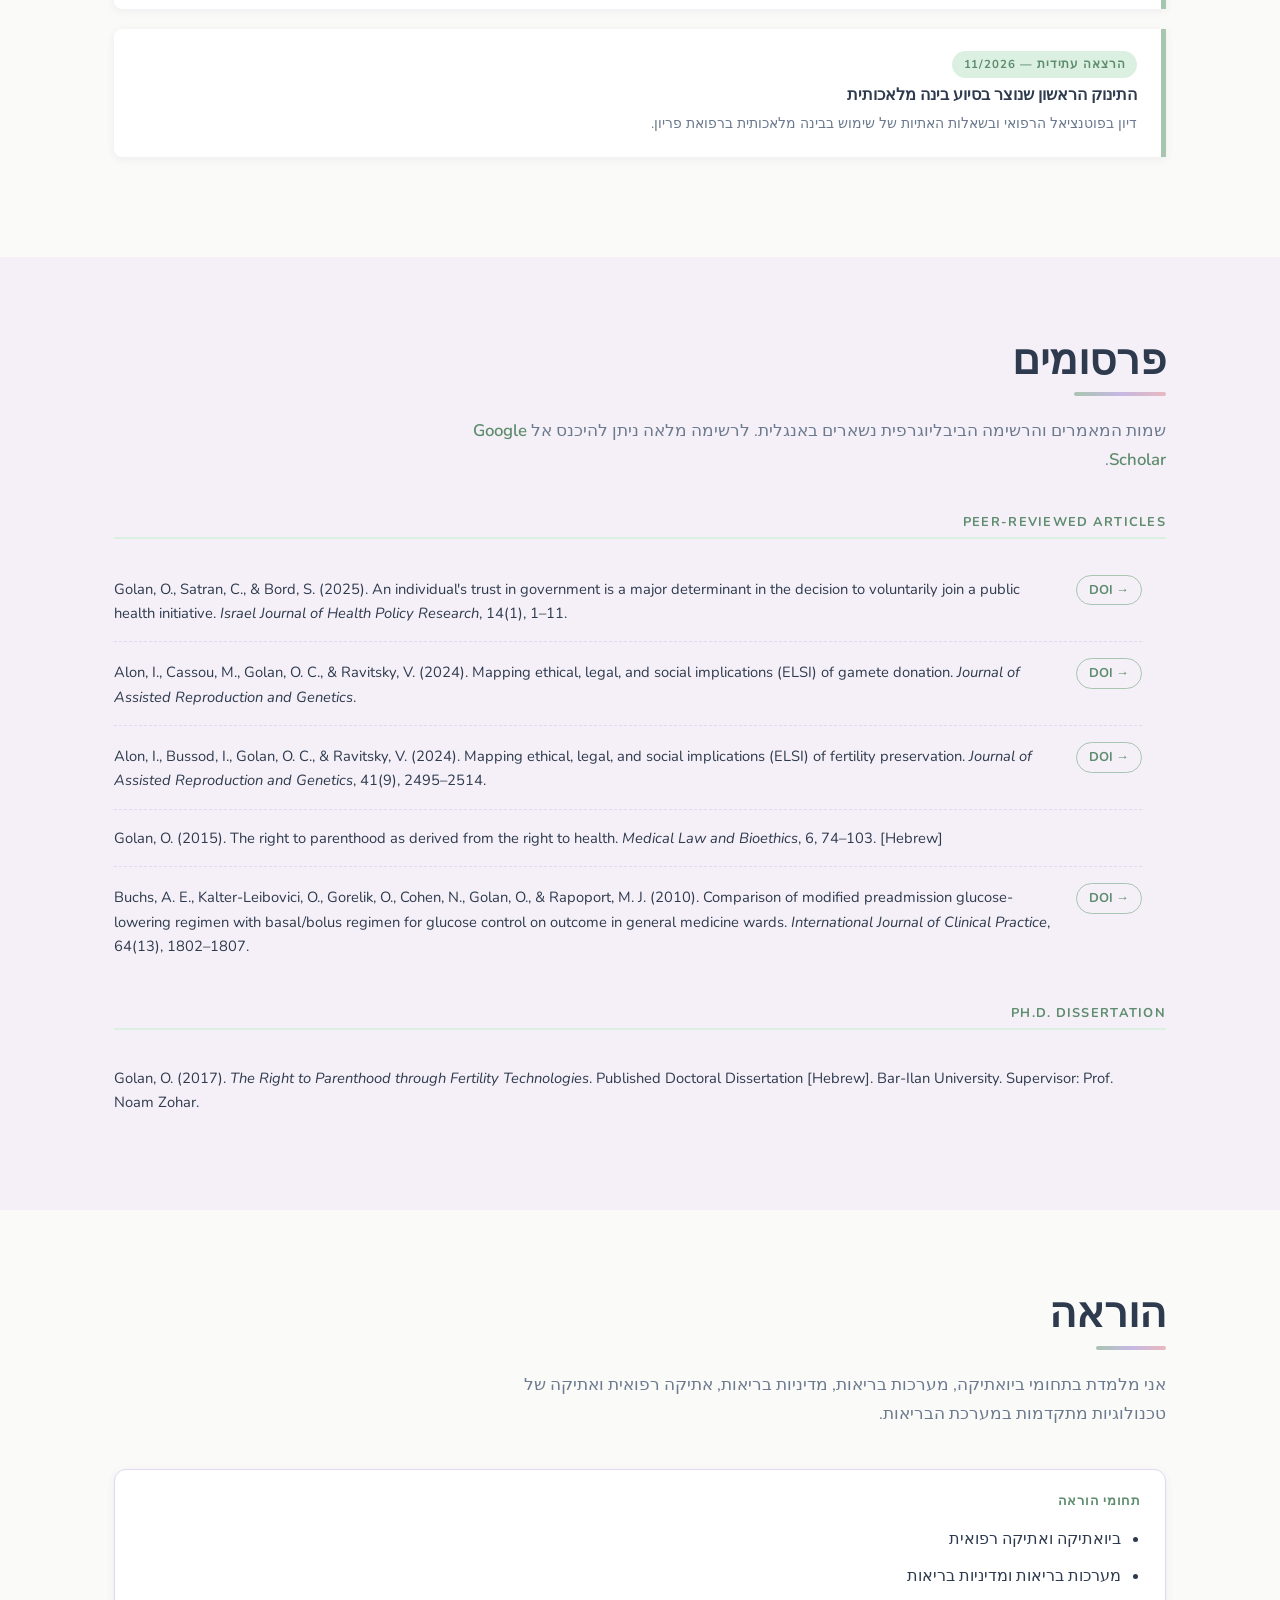
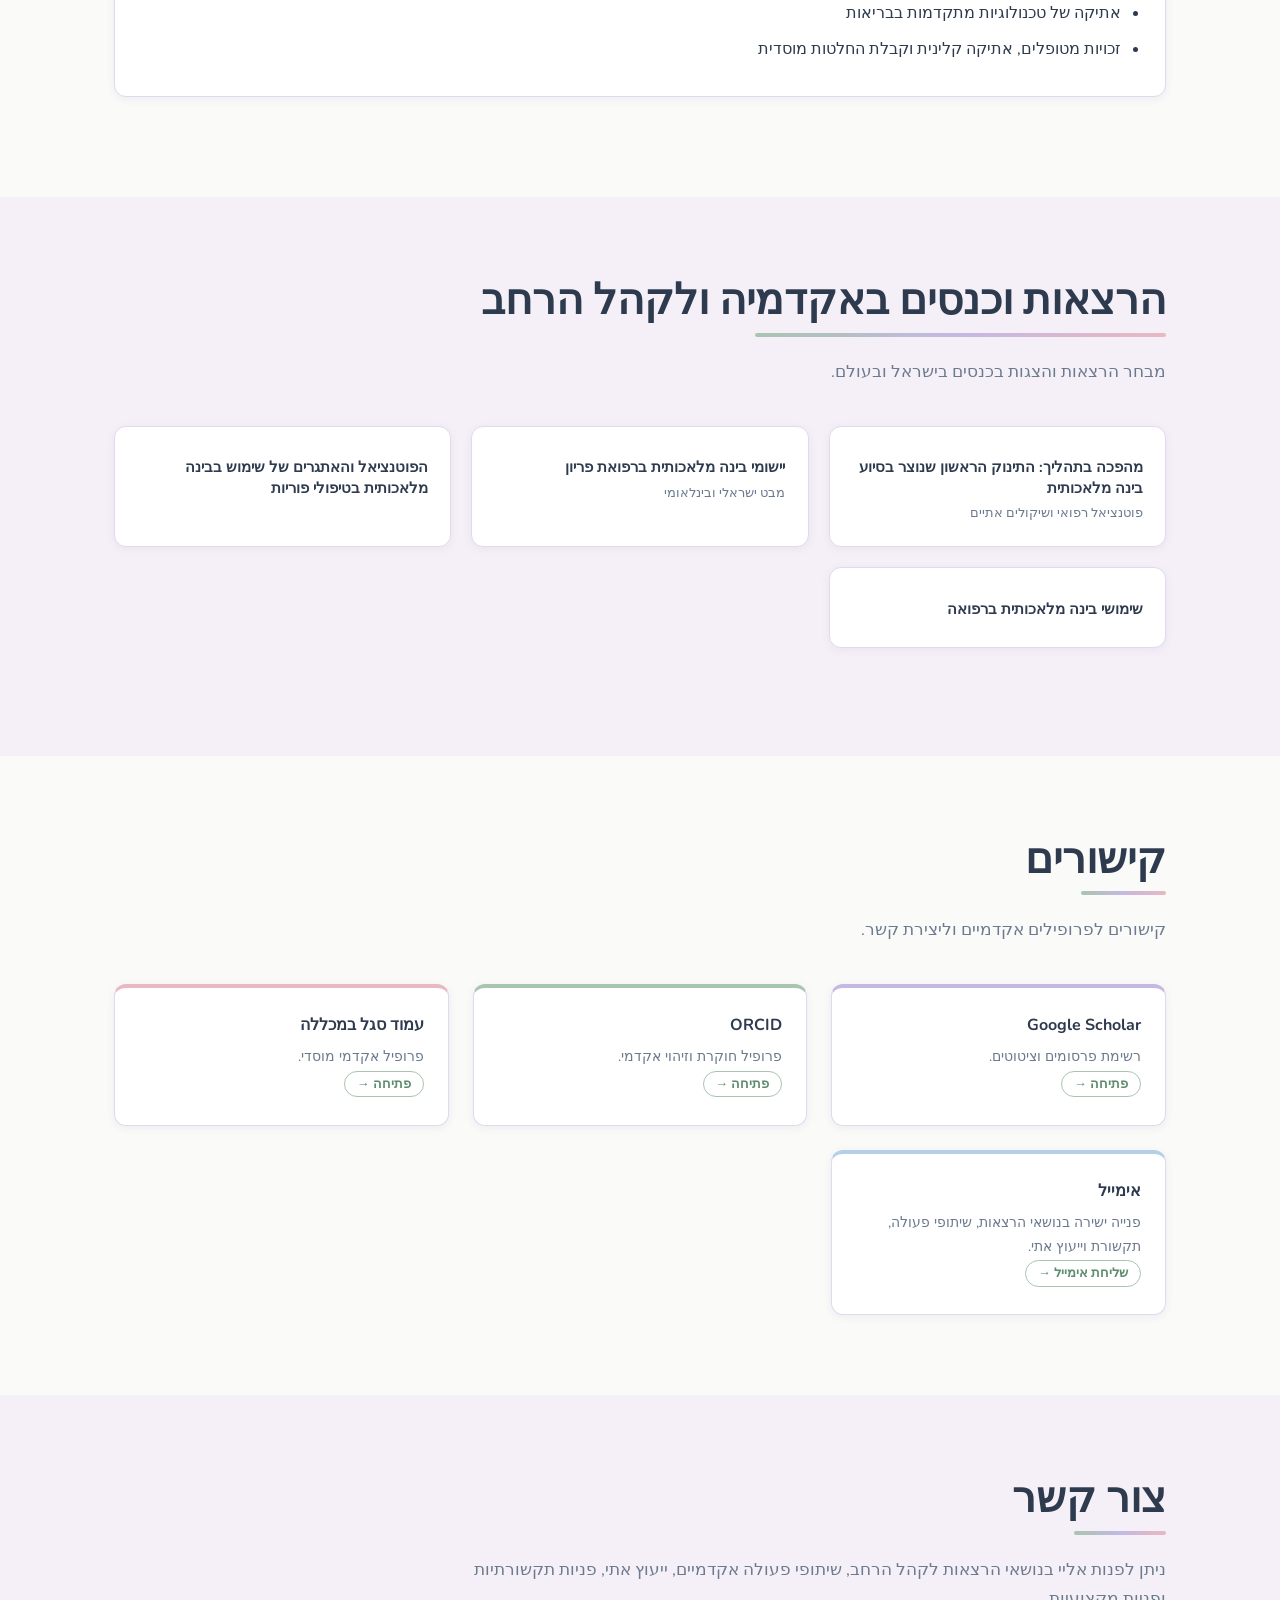
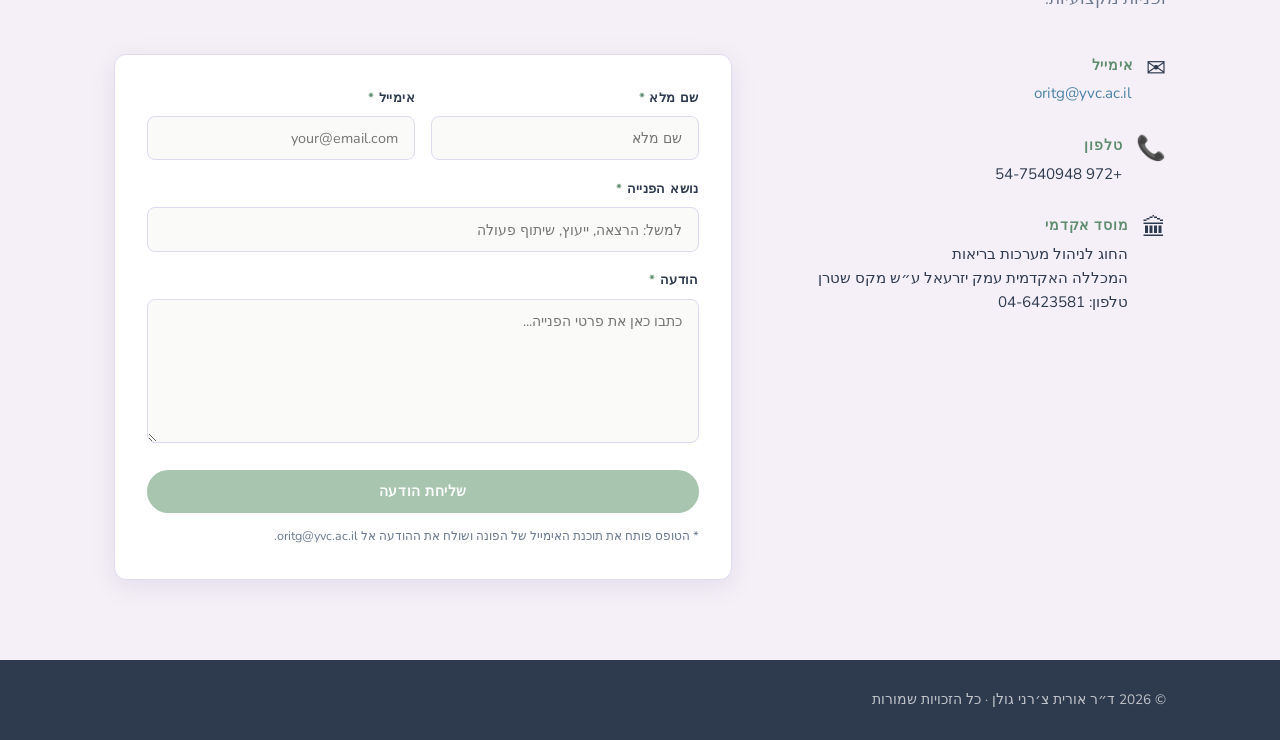
==== commit 23a895eb: "Add files via upload" ====
--- a/he.html
+++ b/he.html
@@ -230,7 +230,7 @@
         <div class="about-text">
           <p>
             אני מרצה בחוג לניהול מערכות בריאות במכללה האקדמית עמק יזרעאל ע״ש מקס שטרן,
-            שם אני מלמדת קורסים בביואתיקה, מערכות בריאות ומדיניות בריאות.
+            ומלמדת קורסים בביואתיקה, מערכות בריאות ומדיניות בריאות.
           </p>
 
           <p>
@@ -245,14 +245,14 @@
           </p>
 
           <p>
-            מעבר לעבודתי האקדמית, אני משמשת כיועצת אתית במרכז הרפואי כרמל
+            מעבר לעבודתי האקדמית, שימשתי כיועצת אתית במרכז הרפואי כרמל
             וכחברה בוועדת האתיקה של מכבי שירותי בריאות.
           </p>
 
           <p>
             מחקריי הוצגו בכנסים ובמסגרות אקדמיות מובילות בארץ ובעולם, ובהן
             הקונגרס העולמי לביואתיקה, Oxford–Mount Sinai Consortium on Bioethics
-            והמכון לאתיקה ביו־רפואית באוניברסיטת ציריך.
+            והמכון לאתיקה ביו־רפואית באוניברסיטת ציריך. אני מרצה גם באוניברסיטת ציריך.
           </p>
         </div>
 
@@ -337,7 +337,7 @@
 
         <div class="interest-card">
           <div class="interest-icon">🤖</div>
-          <h3>בינה מלאכותית וביג דאטה ברפואה</h3>
+          <h3>בינה מלאכותית ברפואה</h3>
           <p>
             ההשלכות האתיות של שימוש בבינה מלאכותית ובנתוני עתק ברפואה,
             בדגש על רפואת פריון, פרטיות ואחריות אלגוריתמית.
@@ -357,26 +357,7 @@
           <div class="interest-icon">⚖️</div>
           <h3>ביואתיקה ומשפט רפואי</h3>
           <p>
-            זכויות מטופלים, אוטונומיה, פטרנליזם רפואי, ייעוץ אתי בבתי חולים
-            ואתיקה חיובית ככלי ניהולי.
-          </p>
-        </div>
-
-        <div class="interest-card">
-          <div class="interest-icon">🦠</div>
-          <h3>אתיקה של בריאות הציבור</h3>
-          <p>
-            דילמות אתיות במגפות, מעקב ממשלתי, מדיניות חיסונים והאיזון בין זכויות הפרט
-            לבין צורכי בריאות הציבור.
-          </p>
-        </div>
-
-        <div class="interest-card">
-          <div class="interest-icon">🌍</div>
-          <h3>אתיקה של ראשית החיים</h3>
-          <p>
-            סוגיות אתיות באבחון טרום־לידתי, טכנולוגיות גנומיות בהריון,
-            והחלטות רפואיות וחברתיות בתחילת החיים.
+            ייעוץ אתי בבתי חולים ואתיקה ככלי לקבלת החלטות.
           </p>
         </div>
 
@@ -532,7 +513,7 @@
 
   <section class="section section-alt" id="talks">
     <div class="container">
-      <h2 class="section-title">הרצאות וכנסים</h2>
+      <h2 class="section-title">הרצאות וכנסים באקדמיה ולקהל הרחב</h2>
 
       <p class="section-lead">
         מבחר הרצאות והצגות בכנסים בישראל ובעולם.
@@ -541,34 +522,21 @@
       <div class="talks-grid">
 
         <div class="talk-item">
-          <span class="talk-date">11/2026</span>
-          <span class="talk-role">הרצאה בעל פה</span>
           <h3>מהפכה בתהליך: התינוק הראשון שנוצר בסיוע בינה מלאכותית</h3>
           <p>פוטנציאל רפואי ושיקולים אתיים</p>
-          <p class="talk-venue">17th World Conference in Bioethics, Medical Ethics and Health Law · Ljubljana, Slovenia</p>
         </div>
 
         <div class="talk-item">
-          <span class="talk-date">7/2025</span>
-          <span class="talk-role">הרצאה בעל פה</span>
           <h3>יישומי בינה מלאכותית ברפואת פריון</h3>
           <p>מבט ישראלי ובינלאומי</p>
-          <p class="talk-venue">41st Annual Conference of the Association for Israel Studies · University of Haifa</p>
         </div>
 
         <div class="talk-item">
-          <span class="talk-date">9/2024</span>
-          <span class="talk-role">הרצאת מוזמנת</span>
           <h3>הפוטנציאל והאתגרים של שימוש בבינה מלאכותית בטיפולי פוריות</h3>
-          <p class="talk-venue">Institute for Biomedical Ethics · University of Zurich</p>
         </div>
 
         <div class="talk-item">
-          <span class="talk-date">6/2024</span>
-          <span class="talk-role">הרצאה בעל פה</span>
-          <h3>ביג דאטה ובינה מלאכותית בטיפולי פוריות</h3>
-          <p>השלכות אתיות ומדיניות</p>
-          <p class="talk-venue">17th World Congress of Bioethics · Doha, Qatar</p>
+          <h3>שימושי בינה מלאכותית ברפואה</h3>
         </div>
 
       </div>
@@ -709,16 +677,6 @@
         &copy; <span id="year">2026</span> ד״ר אורית צ׳רני גולן · כל הזכויות שמורות
       </p>
 
-      <div class="footer-links">
-        <a href="https://scholar.google.com/citations?user=xFIUFrQAAAAJ&hl=en"
-           target="_blank" rel="noopener noreferrer">Google Scholar</a>
-        <a href="https://orcid.org/0000-0003-0497-0111"
-           target="_blank" rel="noopener noreferrer">ORCID</a>
-        <a href="mailto:oritg@yvc.ac.il">אימייל</a>
-        <a href="index_new_2026.html">English</a>
-        <a href="#top">↑ חזרה למעלה</a>
-      </div>
-
     </div>
   </footer>
 
